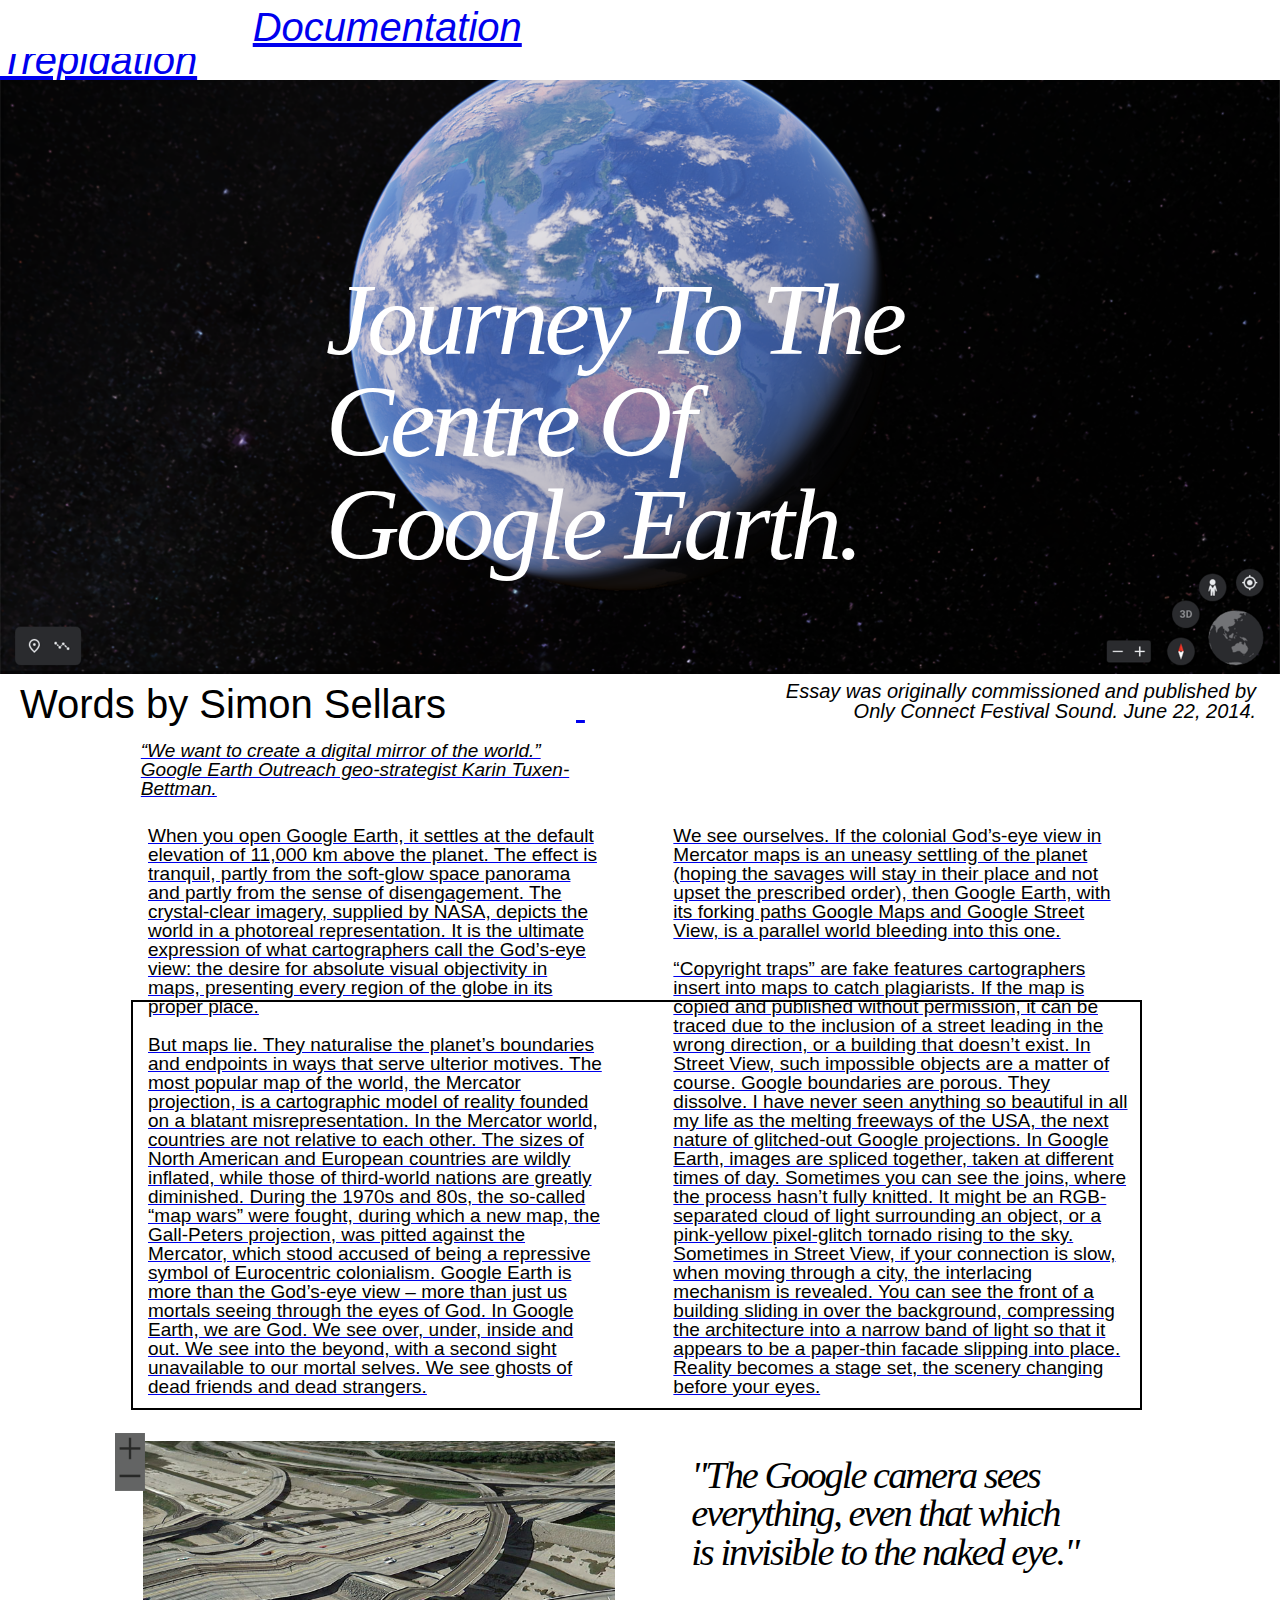
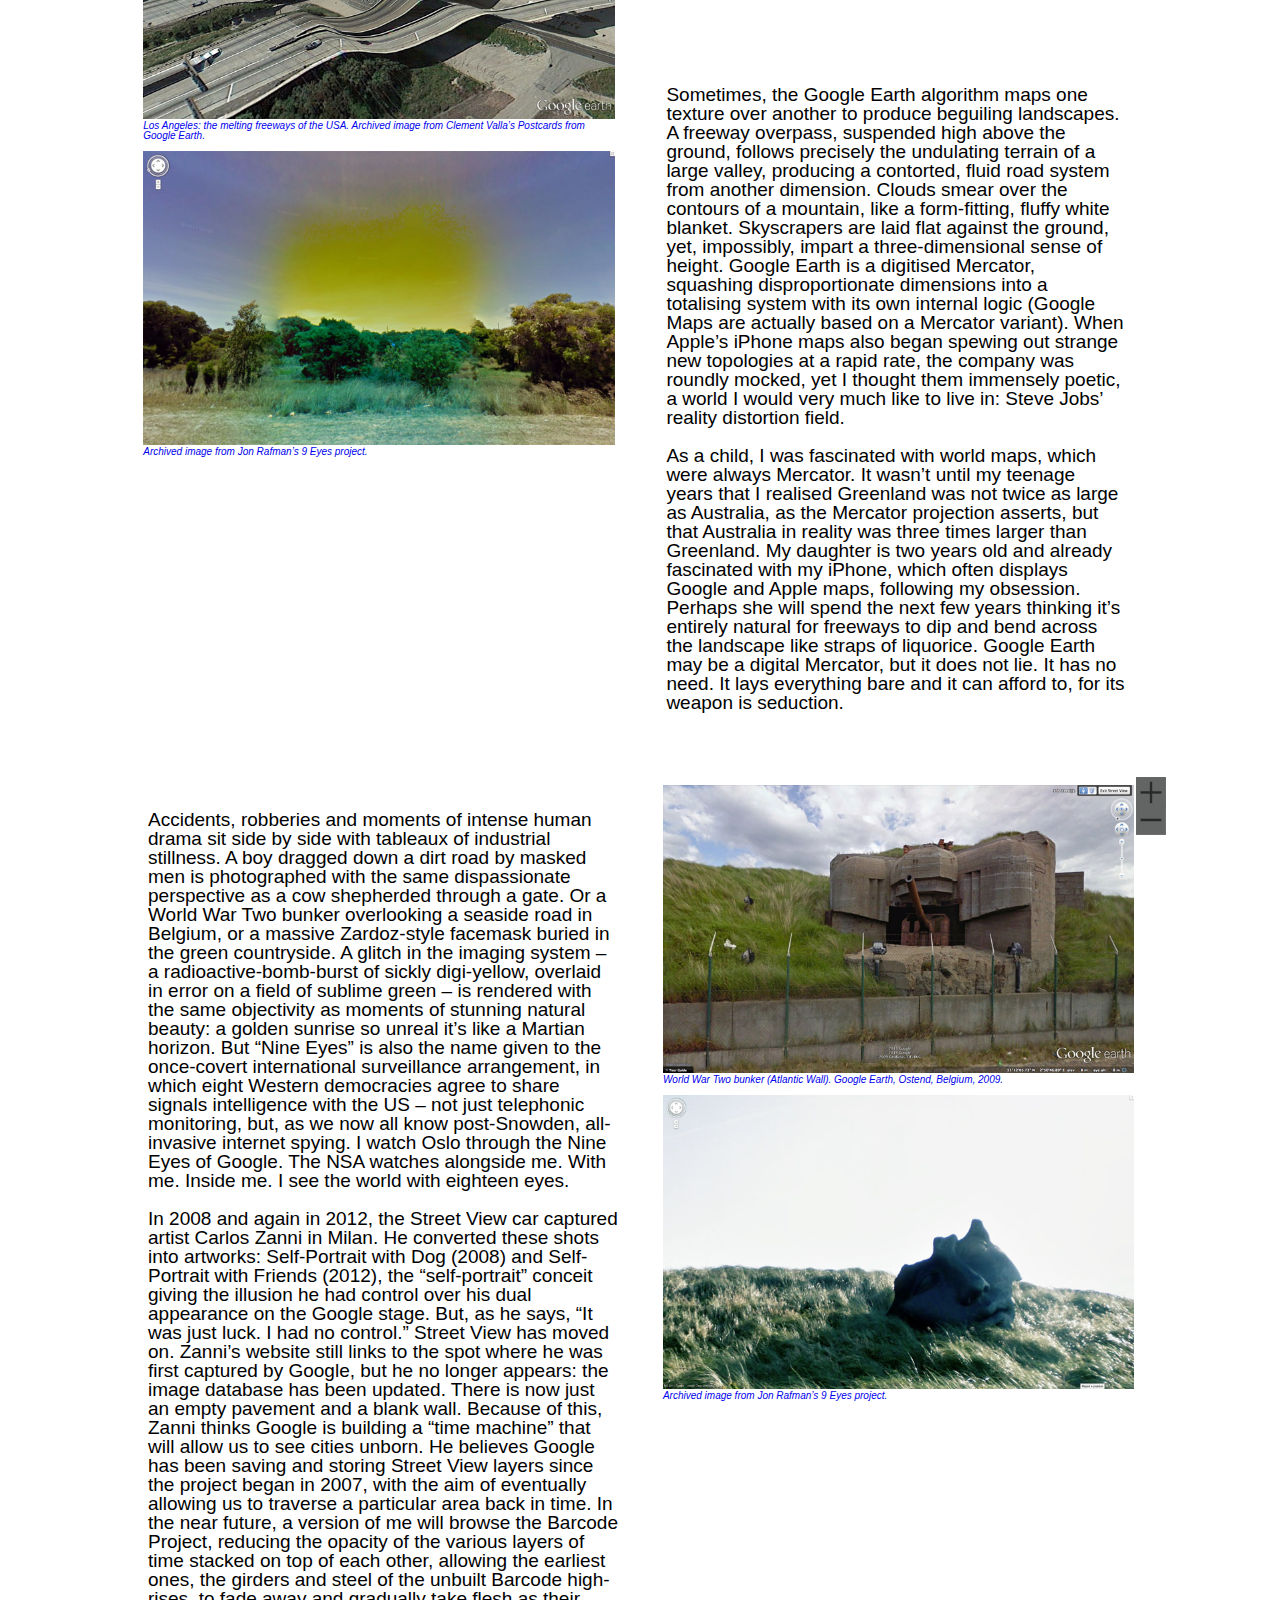
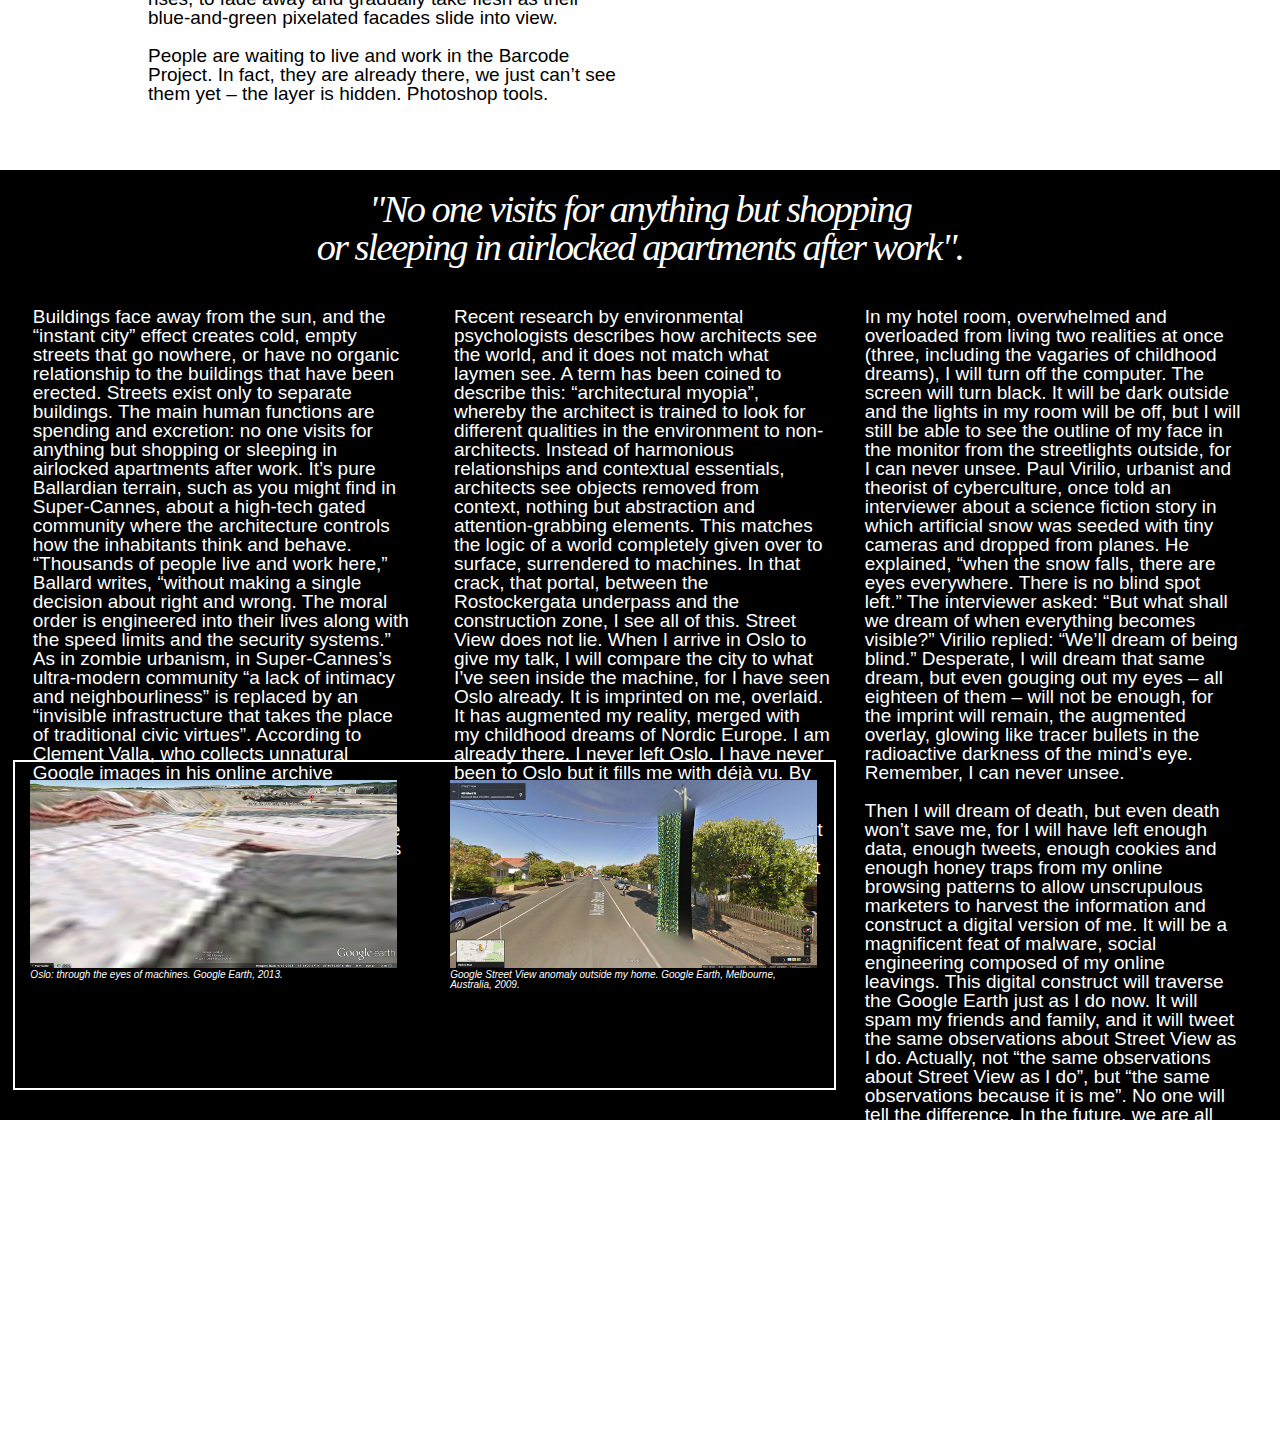
==== not-a-book/index.html @ dfec6dc5 "links fix" ====
<!DOCTYPE html>
<html>
  <head>
    <meta charset="UTF-8">
  	<meta name="viewport" content="width=device-width,initial-scale=1">
    <title>Boilerplate Starter kit v1.08</title>
    <link rel="stylesheet" href="assets/css/reset.css" type="text/css">
  	<link rel="stylesheet" href="assets/css/main.css" type="text/css">
  	<script src="assets/js/jquery-3.4.1.min.js"></script>
  	<script src="assets/js/main.js"></script>
  </head>
  <body>
    <!-- DO NOT REMOVE ABOVE -->
    <!-- start here -->

<!-- nav --> 

  <div class="nav">
    <div class="btn">
      <a href="http://angus-williams.github.io/not-a-book/index.html">Documentation </div>
  </div>
    <div class="btn">
      <a href="http://angus-williams.github.io/not-a-book/index_2.html">
      Symbiosis </div>
  </div>
    <div class="btn">
      <a href="http://angus-williams.github.io/not-a-book/index_3.html">
      Trepidation </div>
  </div>



<!-- title -->    

    <div class="title-container">
      <div><img src="assets/images/google-earth-2.png"></div>
        <div class="title-1">
          Journey To The <br> Centre Of <br> Google Earth.
        </div>
        <div class="corner-title">
          Google Earth, 2020.
        </div>
    </div>
    
    <div class="subtitle">
      Words by Simon Sellars
    </div>

    <div class="date">
    Essay was originally commissioned and published by <br> Only Connect Festival Sound. June 22, 2014.
    </div>

<!-- body -->

    <div class="border-trim-3"></div>

    <div class="quote">“We want to create a digital mirror of the world.” Google Earth Outreach geo-strategist Karin Tuxen-Bettman.</div>

  <div class="text-container-1">
    <div class="body-text-1">
      When you open Google Earth, it settles at the default elevation of 11,000 km above the planet. The effect is tranquil, partly from the soft-glow space panorama and partly from the sense of disengagement. The crystal-clear imagery, supplied by NASA, depicts the world in a photoreal representation. It is the ultimate expression of what cartographers call the God’s-eye view: the desire for absolute visual objectivity in maps, presenting every region of the globe in its proper place. <br> <br>
    
      But maps lie. They naturalise the planet’s boundaries and endpoints in ways that serve ulterior motives. The most popular map of the world, the Mercator projection, is a cartographic model of reality founded on a blatant misrepresentation. In the Mercator world, countries are not relative to each other. The sizes of North American and European countries are wildly inflated, while those of third-world nations are greatly diminished. During the 1970s and 80s, the so-called “map wars” were fought, during which a new map, the Gall-Peters projection, was pitted against the Mercator, which stood accused of being a repressive symbol of Eurocentric colonialism. Google Earth is more than the God’s-eye view – more than just us mortals seeing through the eyes of God. In Google Earth, we are God. We see over, under, inside and out. We see into the beyond, with a second sight unavailable to our mortal selves. We see ghosts of dead friends and dead strangers. 
    </div> 


    <div class="body-text-1a">
      We see ourselves. If the colonial God’s-eye view in Mercator maps is an uneasy settling of the planet (hoping the savages will stay in their place and not upset the prescribed order), then Google Earth, with its forking paths Google Maps and Google Street View, is a parallel world bleeding into this one. <br> <br>

      “Copyright traps” are fake features cartographers insert into maps to catch plagiarists. If the map is copied and published without permission, it can be traced due to the inclusion of a street leading in the wrong direction, or a building that doesn’t exist. In Street View, such impossible objects are a matter of course. Google boundaries are porous. They dissolve. I have never seen anything so beautiful in all my life as the melting freeways of the USA, the next nature of glitched-out Google projections. In Google Earth, images are spliced together, taken at different times of day. Sometimes you can see the joins, where the process hasn’t fully knitted. It might be an RGB-separated cloud of light surrounding an object, or a pink-yellow pixel-glitch tornado rising to the sky. Sometimes in Street View, if your connection is slow, when moving through a city, the interlacing mechanism is revealed. You can see the front of a building sliding in over the background, compressing the architecture into a narrow band of light so that it appears to be a paper-thin facade slipping into place. Reality becomes a stage set, the scenery changing before your eyes.
    </div>
  </div>

    <div class="image-container-1">
      <div class="zoom-in-1">
      <img src="assets/images/plus.png">
      </div>

      <div class="zoom-out-1">
      <img src="assets/images/minus.png">
      </div>

      <div class="paraheading-1">"The Google camera sees <br> everything, even that which <br> is invisible to the naked eye."</div>

      <div class="reference"><img src="assets/images/google-postcard.jpg"><br> Los Angeles: the melting freeways of the USA. Archived image from Clement Valla’s Postcards from Google Earth. </div>

      <div class="reference"><img src="assets/images/9-eyes.jpg"><br> Archived image from Jon Rafman’s 9 Eyes project.</div>
     </div>
    </div>

      <div class="body-text-2">
        Sometimes, the Google Earth algorithm maps one texture over another to produce beguiling landscapes. A freeway overpass, suspended high above the ground, follows precisely the undulating terrain of a large valley, producing a contorted, fluid road system from another dimension. Clouds smear over the contours of a mountain, like a form-fitting, fluffy white blanket. Skyscrapers are laid flat against the ground, yet, impossibly, impart a three-dimensional sense of height. Google Earth is a digitised Mercator, squashing disproportionate dimensions into a totalising system with its own internal logic (Google Maps are actually based on a Mercator variant). When Apple’s iPhone maps also began spewing out strange new topologies at a rapid rate, the company was roundly mocked, yet I thought them immensely poetic, a world I would very much like to live in: Steve Jobs’ reality distortion field. <br> <br>

      As a child, I was fascinated with world maps, which were always Mercator. It wasn’t until my teenage years that I realised Greenland was not twice as large as Australia, as the Mercator projection asserts, but that Australia in reality was three times larger than Greenland. My daughter is two years old and already fascinated with my iPhone, which often displays Google and Apple maps, following my obsession. Perhaps she will spend the next few years thinking it’s entirely natural for freeways to dip and bend across the landscape like straps of liquorice. Google Earth may be a digital Mercator, but it does not lie. It has no need. It lays everything bare and it can afford to, for its weapon is seduction. <br> <br>
  
      The Google camera sees everything, even that which is invisible to the naked eye. Recently, Luboš Motl, a Czech blogger, wrote about how he would feel an uncomfortable tingling in his buttocks, like many ants stinging him, when riding his bicycle under certain power lines. He noted that his bicycle seat has a hole in it, revealing exposed metal just a few centimetres away from his body. Combined with his sweat from the bike ride, he surmised that he must have been conducting an unusually high electrical field through his body generated by the power lines. He posted screen grabs from Street View that appeared to confirm this hypothesis. The images displayed bright cyan and pink clouds following the power lines under which he rode, presumably a revelation of the supercharged electromagnetic field that had infiltrated his being with such a baffling sensation. <br> <br>

      Unsurprisingly, Street View even sees ghosts. Inside this strange mechanism, I flick a switch and  zoom in to my childhood home, which I sold recently after my parents were taken ill. I look into our former backyard and see my father there. I try to get closer but I am repelled by the absolute limits of the zoom function. Dad’s face is duly blurred but he is walking purposefully. There is no sign of the broken hip that made him reliant on a walking frame, no sign of the rapidly advancing symptoms of dementia that now afflicts him. He is frozen in time-sickness. As I advance to the next frame, his pixels are squeezed through an interlaced crack in the algorithm. I am lost between worlds, like a louse trying to find a crack of daylight in a crumpled bed sheet. Everything passes through us now: electromagnetic waves; tweets bouncing from mobile phone towers through our bodies; images of our dead and dying loved ones. The machine teaches us how to remember. <br> <br>
    
      I float in space, watching the Earth from 11,000 km out, the God’s-eye view. Greenland, Iceland, Denmark, Norway, Sweden, Finland… pinpricks of light on the Google projection. They are all linked in my mind. Ever since I was a child, I’ve always wanted to visit Northern Europe. There is something about the landscape that inspires great wonder in me. Perhaps it was that childhood perception of Greenland as this enormous, mythical landmass, even bigger than Australia, almost completely filled with ice and snow. Now, I have the chance. My first stop is Norway. I patch into the console and spiral down into the ground, into Oslo’s Bjørvika district and the Barcode Project, the controversial high-rise redevelopment in a former docklands area. <br> <br>

      I have a Norwegian friend, and she tells me the Barcode Project represents a city in a permanent state of near future, convenience hardwired into its new building projects at the expense of conservation; a new-rich decadence. The Barcode is a Ballardian development, she suggests, reminiscent of the worlds of J.G. Ballard, especially his novels Cocaine Nights and Super-Cannes, which document urban decadence hidden behind sleek architecture, powered by a deviant human psychology mutated by technological systems. Soon I will be in Oslo in real time, in the real world, to give a talk on Ballard, surveillance culture and cinema. Then, I will be able to test my contact’s hypothesis for myself, but for now all I have to see with are my Nine Eyes. <br> <br>

      Street View cars take panoramic images of streets around the world, which, when stitched together, provide the software’s immersive digital landscape. The cars have nine camera lenses affixed to a pole on the car’s roof: the “Nine Eyes of Google Street View”, a term coined by artist Jon Rafman. This allows the Google perspective to be truly wraparound: over, under, inside, out. Nothing escapes this 360-degree gaze. Not a startled deer running down a highway. Not a boy in full clown costume performing a hold-up. Not a grieving woman kneeling by the side of an overturned car. Not a girl sitting in the middle of a road, her possessions strewn around her. All are past or present images frozen in Street View; some remain, some now erased.
    </div>

  <div class="image-container-2">
      <div class="zoom-in-2">
      <img src="assets/images/plus.png">
      </div>

      <div class="zoom-out-2">
      <img src="assets/images/minus.png">
      </div>

      <div class="reference"><img src="assets/images/bunker-366-Zeedijk.jpg"><br> World War Two bunker (Atlantic Wall). Google Earth, Ostend, Belgium, 2009. </div>

      <div class="reference"><img src="assets/images/Zardoz.jpg"><br> Archived image from Jon Rafman’s 9 Eyes project.</div>
     </div>

    <div class="body-text-3">
     Accidents, robberies and moments of intense human drama sit side by side with tableaux of industrial stillness. A boy dragged down a dirt road by masked men is photographed with the same dispassionate perspective as a cow shepherded through a gate. Or a World War Two bunker overlooking a seaside road in Belgium, or a massive Zardoz-style facemask buried in the green countryside. A glitch in the imaging system – a radioactive-bomb-burst of sickly digi-yellow, overlaid in error on a field of sublime green – is rendered with the same objectivity as moments of stunning natural beauty: a golden sunrise so unreal it’s like a Martian horizon. But “Nine Eyes” is also the name given to the once-covert international surveillance arrangement, in which eight Western democracies agree to share signals intelligence with the US – not just telephonic monitoring, but, as we now all know post-Snowden, all-invasive internet spying. I watch Oslo through the Nine Eyes of Google. The NSA watches alongside me. With me. Inside me. I see the world with eighteen eyes. <br> <br>

    In 2008 and again in 2012, the Street View car captured artist Carlos Zanni in Milan. He converted these shots into artworks: Self-Portrait with Dog (2008) and Self-Portrait with Friends (2012), the “self-portrait” conceit giving the illusion he had control over his dual appearance on the Google stage. But, as he says, “It was just luck. I had no control.” Street View has moved on. Zanni’s website still links to the spot where he was first captured by Google, but he no longer appears: the image database has been updated. There is now just an empty pavement and a blank wall. Because of this, Zanni thinks Google is building a “time machine” that will allow us to see cities unborn. He believes Google has been saving and storing Street View layers since the project began in 2007, with the aim of eventually allowing us to traverse a particular area back in time. In the near future, a version of me will browse the Barcode Project, reducing the opacity of the various layers of time stacked on top of each other, allowing the earliest ones, the girders and steel of the unbuilt Barcode high-rises, to fade away and gradually take flesh as their blue-and-green pixelated facades slide into view. <br> <br>

    People are waiting to live and work in the Barcode Project. In fact, they are already there, we just can’t see them yet – the layer is hidden. Photoshop tools. Deselect the eye symbol. I can’t see the layer anymore. I can’t clone the layer. I feel disorientated. Something’s not right. I can see the joins. They don’t match. There is no synergy, no match between the old and new. I can’t gauge it. The scale is wrong. I try to get closer to two women walking past the Barcode construction zone but they literally disappear before my eyes the closer I get. The connection is lost. I am two frames into the future, and there are no people in the Barcode Project. Only strange shapes and weird colours. <br> <br>

    I’m inside this bizarre machine again, and I turn around. I let it turn me around, and I see a low-slung underpass, an isosceles triangle of light next to Rostockergata, the main street lining the construction zone. In this crack between worlds, I see layers of history, discarded and forgotten. Reams of graffiti, old soup cans, a smashed TV set, a disfigured bicycle, torn paper, mattresses. I see two young men, one bearded, the other wearing a hoodie, immersed in conversation, squatting behind a pile of rubble. I must look closely to see them, zooming in at the maximum. None of this exists now in reality, not in these coordinates; the images are datestamped “2009”. When I first tried to find information on the Barcode Project, I Googled “Rostockergata”. The first result was an entry on Wiki Maps: “This place was deleted. It will be removed from all search engines in a few weeks.” It is an appropriate requiem. I found a Norwegian blog that mourned the loss of Rostockergata’s old waterfront character, paved over by the shiny new Barcode reality. In the comments, a reader wrote: “Rostockergata forsvinner ikke! Den skal reetableres mellom Dnbnor byggene i Barcoderekken.” Using (what else?) Google Translate, I understood this to mean: “Rostockergata can live: just relocate it in the sliver of space between the Barcode buildings.’ There, it will be resurrected as an historical simulacrum, flat and substanceless. <br> <br>

    In the construction zone, on the green-and-blue facade of the PricewaterhouseCoopers building, I see fake perspective tricks worked into the building’s skin. This type of game is always a con, a way for architects to ignore the lived experience of a city by focusing attention on the bling of a building. Pure illusion. It does not reflect reality, only itself, like two mirrors distorting each other into infinity. In Melbourne, where I live, there is a similar development, the Docklands Precinct (or “Shocklands”, as I prefer it). Like the Barcode Project, it’s a redeveloped industrial waterfront area in the city centre. Like Barcode, its buildings are designed so close to each other they create narrow passages between them. Urbanists call such spaces SLOAP: Spaces Left Over After Planning. The Shocklands are hostile to urban life and human scale. The SLOAP there forms hyperactive wind tunnels that repel all street-level activity through constant wind motion and noise. Instead of designing sites for public interaction from the start, the SLOAP is what we get, and the architects can always claim: “There is your public space.” <br> <br>

    When work started on the Barcode Project, the remains of nine wrecked ships were discovered, dating from the early 16th century. No trace of this history remains in the new buildings, except that tangentially aquatic blue-and-green palette. In the Shocklands, the old maritime culture is reduced to the shape of a row of high-rises designed to look like the prows of ships, or abridged with fibreglass anchors, rope and sailor caps decorating the shells of plastic cafes and restaurants. These establishments are named to provide the final touches to a copy of an original that never existed: Capn’s Cafe; Steam Packet Restaurant; Mariners Tavern. This is the ultimate expression of the terminal logic suggested by the Rostockergata blog. Let’s call it “zombie urbanism”: what happens when an area of urban life is killed off then reanimated under external control (following the old-style zombie trope, whereby the dead are woken from the grave and controlled by witch doctors). What made the area vibrant in the past is sucked out and re-injected into a distortion of its former self. The old way of life is remaindered. The old buildings that could be salvaged are completely gutted, surviving in traces as a grotesquery.
    </div>
  </div>

<!-- bottom body --> 

     <div class="border">

      <div class="paraheading-2">
         "No one visits for anything but shopping <br> or sleeping in airlocked apartments after work".
      </div>

      <div class="border-trim-4"></div>

       <div class="body-text-4a">
         Buildings face away from the sun, and the “instant city” effect creates cold, empty streets that go nowhere, or have no organic relationship to the buildings that have been erected. Streets exist only to separate buildings. The main human functions are spending and excretion: no one visits for anything but shopping or sleeping in airlocked apartments after work. It’s pure Ballardian terrain, such as you might find in Super-Cannes, about a high-tech gated community where the architecture controls how the inhabitants think and behave. “Thousands of people live and work here,” Ballard writes, “without making a single decision about right and wrong. The moral order is engineered into their lives along with the speed limits and the security systems.” As in zombie urbanism, in Super-Cannes’s ultra-modern community “a lack of intimacy and neighbourliness” is replaced by an “invisible infrastructure that takes the place of traditional civic virtues”. According to Clement Valla, who collects unnatural Google images in his online archive Postcards from Google Earth, the glitches causing the landscapes he finds (such as the aforementioned bendable freeways) are not errors but logical to the system, which is only doing what it has been programmed to do: ceaselessly recombine dynamic data to provide seamless illusions of continuity. So, too, are the effects of zombie urbanism. 
       </div>

       <div class="body-text-4b">
        Recent research by environmental psychologists describes how architects see the world, and it does not match what laymen see. A term has been coined to describe this: “architectural myopia”, whereby the architect is trained to look for different qualities in the environment to non-architects. Instead of harmonious relationships and contextual essentials, architects see objects removed from context, nothing but abstraction and attention-grabbing elements. This matches the logic of a world completely given over to surface, surrendered to machines. In that crack, that portal, between the Rostockergata underpass and the construction zone, I see all of this. Street View does not lie. When I arrive in Oslo to give my talk, I will compare the city to what I’ve seen inside the machine, for I have seen Oslo already. It is imprinted on me, overlaid. It has augmented my reality, merged with my childhood dreams of Nordic Europe. I am already there. I never left Oslo. I have never been to Oslo but it fills me with déjà vu. By the time of my arrival, the Barcode Project will have advanced further, bearing little relationship to the under-construction Street View images of it I’ve come to know. My projections and prejudices will be sorely out of date. I will have to reassess the Project once again. 
       </div>

       <div class="body-text-4c">
        In my hotel room, overwhelmed and overloaded from living two realities at once (three, including the vagaries of childhood dreams), I will turn off the computer. The screen will turn black. It will be dark outside and the lights in my room will be off, but I will still be able to see the outline of my face in the monitor from the streetlights outside, for I can never unsee. Paul Virilio, urbanist and theorist of cyberculture, once told an interviewer about a science fiction story in which artificial snow was seeded with tiny cameras and dropped from planes. He explained, “when the snow falls, there are eyes everywhere. There is no blind spot left.” The interviewer asked: “But what shall we dream of when everything becomes visible?” Virilio replied: “We’ll dream of being blind.” Desperate, I will dream that same dream, but even gouging out my eyes – all eighteen of them – will not be enough, for the imprint will remain, the augmented overlay, glowing like tracer bullets in the radioactive darkness of the mind’s eye. Remember, I can never unsee. <br> <br>

        Then I will dream of death, but even death won’t save me, for I will have left enough data, enough tweets, enough cookies and enough honey traps from my online browsing patterns to allow unscrupulous marketers to harvest the information and construct a digital version of me. It will be a magnificent feat of malware, social engineering composed of my online leavings. This digital construct will traverse the Google Earth just as I do now. It will spam my friends and family, and it will tweet the same observations about Street View as I do. Actually, not “the same observations about Street View as I do”, but “the same observations because it is me”. No one will tell the difference. In the future, we are all sentient spambots. <br> <br>

        My digital doppelganger will see me in Google Earth, reflected in the hubcap of the Street View car. It will see me reflected in the illusory facade of the PricewaterhouseCoopers building, watching myself watching the Barcode Project. It will see me in the machine, which has taught me how to remember a past I never had and a future I will never see. 
        <br> <br>  

        The machine will teach my doppelganger how to live, at the same time as it teaches me how to die. No one will tell the difference.
       </div>

      <div class="image-container-3a">
        <div class="reference"><img src="assets/images/Oslo.jpg"><br> Oslo: through the eyes of machines. Google Earth, 2013. </div>
      </div>

      <div class="image-container-3b">
        <div class="reference"><img src="assets/images/albert-st-glitch.jpg"><br> Google Street View anomaly outside my home. Google Earth, Melbourne, Australia, 2009. </div>
       </div>
    </div>


    <!-- DO NOT REMOVE BELOW -->
    <!-- end here -->
  </body>
</html>
---- not-a-book/assets/css/main.css ----
/*<!------------------------ shared css ------------------------>*/


body {
	font-family: Helvetica,Arial,sans-serif;
	font-size: 32px;
  margin: 0px; 
  max-width: 100%;
  max-height: 2000px;
}

img {
  width: 100%;
  height: auto;
}

.nav {
  width: 100%;
  background-color: white;
  height: 6vh;
  text-align: justify;
  display: inline-flex;
  justify-content: space-around;
  align-items: center;
  position: fixed;
  z-index: 1;
}

.btn {
  font-family: helvetica;
  font-style: italic;
  font-size: 40px;
}

.btn:hover {
  text-decoration: underline;
  cursor:pointer;
}

.title-container {
  max-width: 1900px;
  height: auto;
}

.subtitle {
  font-family: helvetica;
  font-size: 40px;
  color: black;
  padding: 5px;
  padding-left: 20px;
  text-align: left;
  display: inline-block;
  width: 45%;
}

.date {
  font-family: helvetica;
  font-style: italic;
  font-size: 20px;
  color: black;
  padding-right: 20px;
  text-align: right;
  display: inline-block;
  width: 54%;
}

.reference {
  font-size: 10px;
  font-family: helvetica;
  font-style: italic;
  display: block;
  max-width: 37.6vw;
  padding: 5px;
}

.corner-title {
  font-family: helvetica;
  font-style: italic;
  font-size: 1vw;
  color: white;
  letter-spacing: 0px;
  text-align: left;
  position: absolute;
  top: 90%;
  left: 1%;
  align-items: top;
}


/*<!------------------------ page 1 css ------------------------> */



.title-1 {
  font-family: minion;
  font-style: italic;
  font-size: 8vw;
  color: white;
  letter-spacing: -4px;
  text-align: left;
  position: absolute;
  top: 47%;
  left: 48%;
  align-items: top;
  transform: translate(-50%, -50%);
}

.title-1:hover {
  text-decoration: underline;
}

.border-trim-3 {
  position: absolute;
  top: 1000px;
  width: 79%;
  height: 410px;
  left: 10.2%;
  border: solid 2px black;
}

.border-trim-4 {
  position: absolute;
  top: 590px;
  width: 64.3%;
  height: 330px;
  left: 1%;
  border: solid 2px white;
}

.zoom-in-1 {
  width: 30px;
  position: absolute;
  left: 9%;
  top: 2.6%;
}

.zoom-in-1:hover {
  cursor: pointer;
}

.zoom-out-1 {
  width: 30px;
  position: absolute;
  left: 9%;
  top: 6.8%;
}

.zoom-out-1:hover {
  cursor: pointer;
}

.zoom-in-2 {
  width: 30px;
  position: absolute;
  right: 8.9%;
  top: 2.6%;
}

.zoom-out-2 {
  width: 30px;
  position: absolute;
  right: 8.9%;
  top: 6.8%;
}

.blur {
  opacity: 1;
}

.blur.active {
  opacity: 0;
}

.paraheading-1 {
  font-family: minion;
  font-style: italic;
  font-size: 3vw;
  color: black;
  letter-spacing: -2px;
  text-align: left;
  position: absolute;
  top: 40px;
  left: 54%;
}

.paraheading-2 {
  font-family: minion;
  font-style: italic;
  font-size: 3vw;
  color: white;
  letter-spacing: -2px;
  text-align: center;
  position: relative;
  padding: 20px;
  left: 0%;
}

.text-container-1 {
  display: flex;
  flex-wrap:wrap;
  height: auto;
  align-items: top;
  position: relative;
  padding-left: 10vw;
  width: 100%;
}

.quote {
  font-family: helvetica;
  padding-top: 20px;
  font-size: 19px;
  color: black;
  position: relative;
  font-style: italic;
  display: flex;
  padding-left: 11%;
  top: -8px; 
  width: 45%;
}

.body-text-1 {
  font-family: helvetica;
  font-size: 19px;
  color: black;
  padding: 20px; 
  text-align: left;
  display: inline-flex;
  position: relative;
  width: 43%;
}

.body-text-1a {
  font-family: helvetica;
  font-size: 19px;
  color: black;
  padding: 20px; 
  text-align: left;
  display: inline-flex;
  position: relative;
  left: 30px;
  width: 43%;
}

.body-text-2 {
  font-family: helvetica;
  font-size: 19px;
  color: black;
  padding: 20px; 
  text-align: left;
  display: inline-flex;
  position: absolute;
  top: 1665px;
  left: 50.5%;
  width: 39%;
  overflow: auto;
  max-height: 665px;
  margin: 0;
}

.body-text-3 {
  font-family: helvetica;
  font-size: 19px;
  color: black;
  padding: 20px; 
  text-align: left;
  display: inline-flex;
  position: absolute;
  top: 2390px;
  left: 10%;
  width: 40%;
  overflow: auto;
  max-height: 915px;
  margin: 0;
}

.body-text-4a {
  font-family: helvetica;
  font-size: 19px;
  color: white;
  padding: 20px; 
  text-align: left;
  left: 1%;
  display: inline-flex;
  position: absolute;
  width: 32.5%;
}

.body-text-4b {
  font-family: helvetica;
  font-size: 19px;
  color: white;
  padding: 20px; 
  text-align: left;
  display: inline-flex;
  position: absolute;
  left: 33.9%;
  width: 32.5%;
}

.body-text-4c {
  font-family: helvetica;
  font-size: 19px;
  color: white;
  padding: 20px; 
  text-align: left;
  display: inline-flex;
  position: absolute;
  left: 66%;
  width: 32.5%;
}

.column-break {
  display: inline-flex;
  width: 15%;
  height: 20px;
}

.image-container-1 {
  display: block;
  padding: 20px;
  padding-left: 10.8%;
  height: auto;
  width: 100%;
  align-items: center;
  margin: 0;
  position: absolute;
}

.image-container-2 {
  display: block;
  padding: 20px;
  padding-left: 51.4%;
  height: auto;
  width:100%;
  position: absolute;
  top: 2360px;
  align-items: center;
  margin: 0;
}

.image-container-3a {
  padding: 10px;
  position: absolute;
  height: auto;
  top: 595px;
  max-width: 31%;
  margin: 0;
  left: 1.2%;
}

.image-container-3b {
  padding: 10px;
  height: auto;
  position: absolute;
  top: 595px;
  left: 34%;
  max-width: 31%;
  margin: 0;
}

.border {
  background-color: black;
  color: white;
  height: 950px;
  align-items: center;
  position: absolute;
  top: 3370px;
  width: 100%;
  margin: 0;
}



/*<!------------------------ page 2 css ------------------------>*/


.title-2 {
  font-family: minion;
  font-style: italic;
  font-size: 8vw;
  color: white;
  letter-spacing: -4px;
  text-align: left;
  position: absolute;
  top: 47%;
  left: 54.5%;
  align-items: top;
  transform: translate(-50%, -50%);
}

.title-2:hover {
  text-decoration: underline;
}

.border-trim-5 {
  position: absolute;
  top: 942px;
  width: 97.8%;
  height: 705px;
  left: 1%;
  border: solid 2px black;
}

.border-trim-6 {
  position: absolute;
  top: 165px;
  width: 38.5%;
  height: 345px;
  left: 10%;
  border: solid 2px white;
}

.body-text-7a {
  font-family: helvetica;
  font-size: 19px;
  color: black;
  padding: 20px; 
  text-align: left;
  display: inline-flex;
  position: absolute;
  top: 1250px;
  left: 1%;
  width: 33%;
}

.body-text-8 {
  font-family: helvetica;
  font-size: 19px;
  color: white;
  padding: 20px;
  left: 10%; 
  text-align: left;
  display: inline-flex;
  position: relative;
  width: 39%;
}

.body-text-8a {
  font-family: helvetica;
  font-size: 19px;
  color: white;
  padding: 20px; 
  text-align: left;
  display: inline-flex;
  position: absolute;
  left: 10%;
  top: 500px;
  width: 39%;
}

.body-text-8b {
  font-family: helvetica;
  font-size: 19px;
  color: white;
  padding: 20px;
  left: 10%; 
  text-align: left;
  display: inline-flex;
  position: relative;
  width: 39%;
}

.image-container-6 {
  padding: 20px;
  height: auto;
  width: 65%;
  align-items: center;
  top: 935px;
  left: 34%;
  margin: 0;
  position: absolute;
}

.image-container-7 {
  padding: 20px;
  height: auto;
  width: 100%;
  align-items: center;
  top: 175px;
  width: 37.5%;
  left: 10.5%;
  margin: 0;
  position: absolute;
  font-size: 10px;
  font-family: helvetica;
  font-style: italic;
  padding: 5px;
}

.paraheading-10 {
  font-family: minion;
  font-style: italic;
  font-size: 3vw;
  color: black;
  position: absolute;
  left: 3%;
  top: 990px;
  width: 32%;
}

.paraheading-11 {
  font-family: minion;
  font-style: italic;
  font-size: 3vw;
  color: white;
  text-align: center;
  position: absolute;
  left: 15%;
  top: 740px;
  width: 66%;
}

.border-3 {
  background-color: black;
  color: white;
  height: 920px;
  align-items: center;
  position: absolute;
  top: 1665px;
  width: 100%;
  margin: 0;
}




/*<!------------------------ page 3 css ------------------------>*/



.title-3 {
  font-family: minion;
  font-style: italic;
  font-size: 8vw;
  color: white;
  letter-spacing: -4px;
  text-align: left;
  position: absolute;
  top: 47%;
  left: 53%;
  align-items: top;
  transform: translate(-50%, -50%);
}

.title-3:hover {
  text-decoration: underline;
}

.title-4 {
  font-family: minion;
  font-style: italic;
  font-size: 8vw;
  color: white;
  letter-spacing: -4px;
  text-align: left;
  position: absolute;
  width: 80%;
  top: 45%;
  left: 58%;
  align-items: top;
  transform: translate(-50%, -50%);
}

.border-trim-1 {
  position: absolute;
  top: 160px;
  width: 79.5%;
  height: 469px;
  left: 10%;
  border: solid 2px white;
}

.border-trim-2 {
  position: absolute;
  top: 1570px;
  width: 79.5%;
  height: 500px;
  left: 10%;
  border: solid 2px black;
}

.corner-title-2 {
  font-family: helvetica;
  font-style: italic;
  font-size: 1vw;
  color: white;
  letter-spacing: 0px;
  text-align: left;
  position: absolute;
  top: 94%;
  left: 1%;
  align-items: top;
}

.quote-2 {
  font-family: helvetica;
  padding-top: 20px;
  font-size: 19px;
  color: white;
  position: relative;
  font-style: italic;
  display: block;
  padding-left: 11%; 
  width: 45%;
}

.border-2 {
  background-color: black;
  color: white;
  height: 655px;
  align-items: center;
  position: absolute;
  top: 940px;
  width: 100%;
  margin: 0;
}

.paraheading-3 {
  font-family: minion;
  font-style: italic;
  font-size: 3vw;
  color: white;
  letter-spacing: -2px;
  text-align: center;
  position: relative;
  padding: 20px;
  left: 0%;
}

.body-text-5 {
  font-family: helvetica;
  font-size: 19px;
  color: white;
  padding: 20px;
  left: 10%; 
  text-align: left;
  display: inline-flex;
  position: relative;
  width: 39%;
}

.body-text-5a {
  font-family: helvetica;
  font-size: 19px;
  color: white;
  padding: 20px; 
  text-align: left;
  display: inline-flex;
  position: relative;
  left: 11%;
  bottom: 115px;
  width: 39%;
}

.body-text-6a {
  font-family: helvetica;
  font-size: 19px;
  color: black;
  padding: 20px; 
  text-align: left;
  display: inline-flex;
  position: relative;
  left: 10%;
  top: 840px;
  width: 39%;
  padding-bottom: 50px;
}

.body-text-6b {
  font-family: helvetica;
  font-size: 19px;
  color: black;
  padding: 20px; 
  text-align: left;
  display: inline-flex;
  position: relative;
  left: 11%;
  top: 840px;
  width: 39%;
  padding-bottom: 50px;
}

.image-container-4 {
  font-family: minion;
  font-style: italic;
  font-size: 8vw;
  color: white;
  width: 100.2%;
  letter-spacing: -4px;
  text-align: left;
  position: absolute;
  top: 1110px;
  left: 49.9%;
  align-items: top;
  transform: translate(-50%, -50%);
}

.image-container-5 {
  padding: 20px;
  height: auto;
  width: 100%;
  align-items: center;
  top: 1710px;
  width: 37.5%;
  left: 10.5%;
  margin: 0;
  position: absolute;
  font-size: 10px;
  font-family: helvetica;
  font-style: italic;
  padding: 5px;
}

.reference-2 {
  font-size: 10px;
  font-family: helvetica;
  font-style: italic;
  display: block;
  padding: 5px;
  color: black;
}
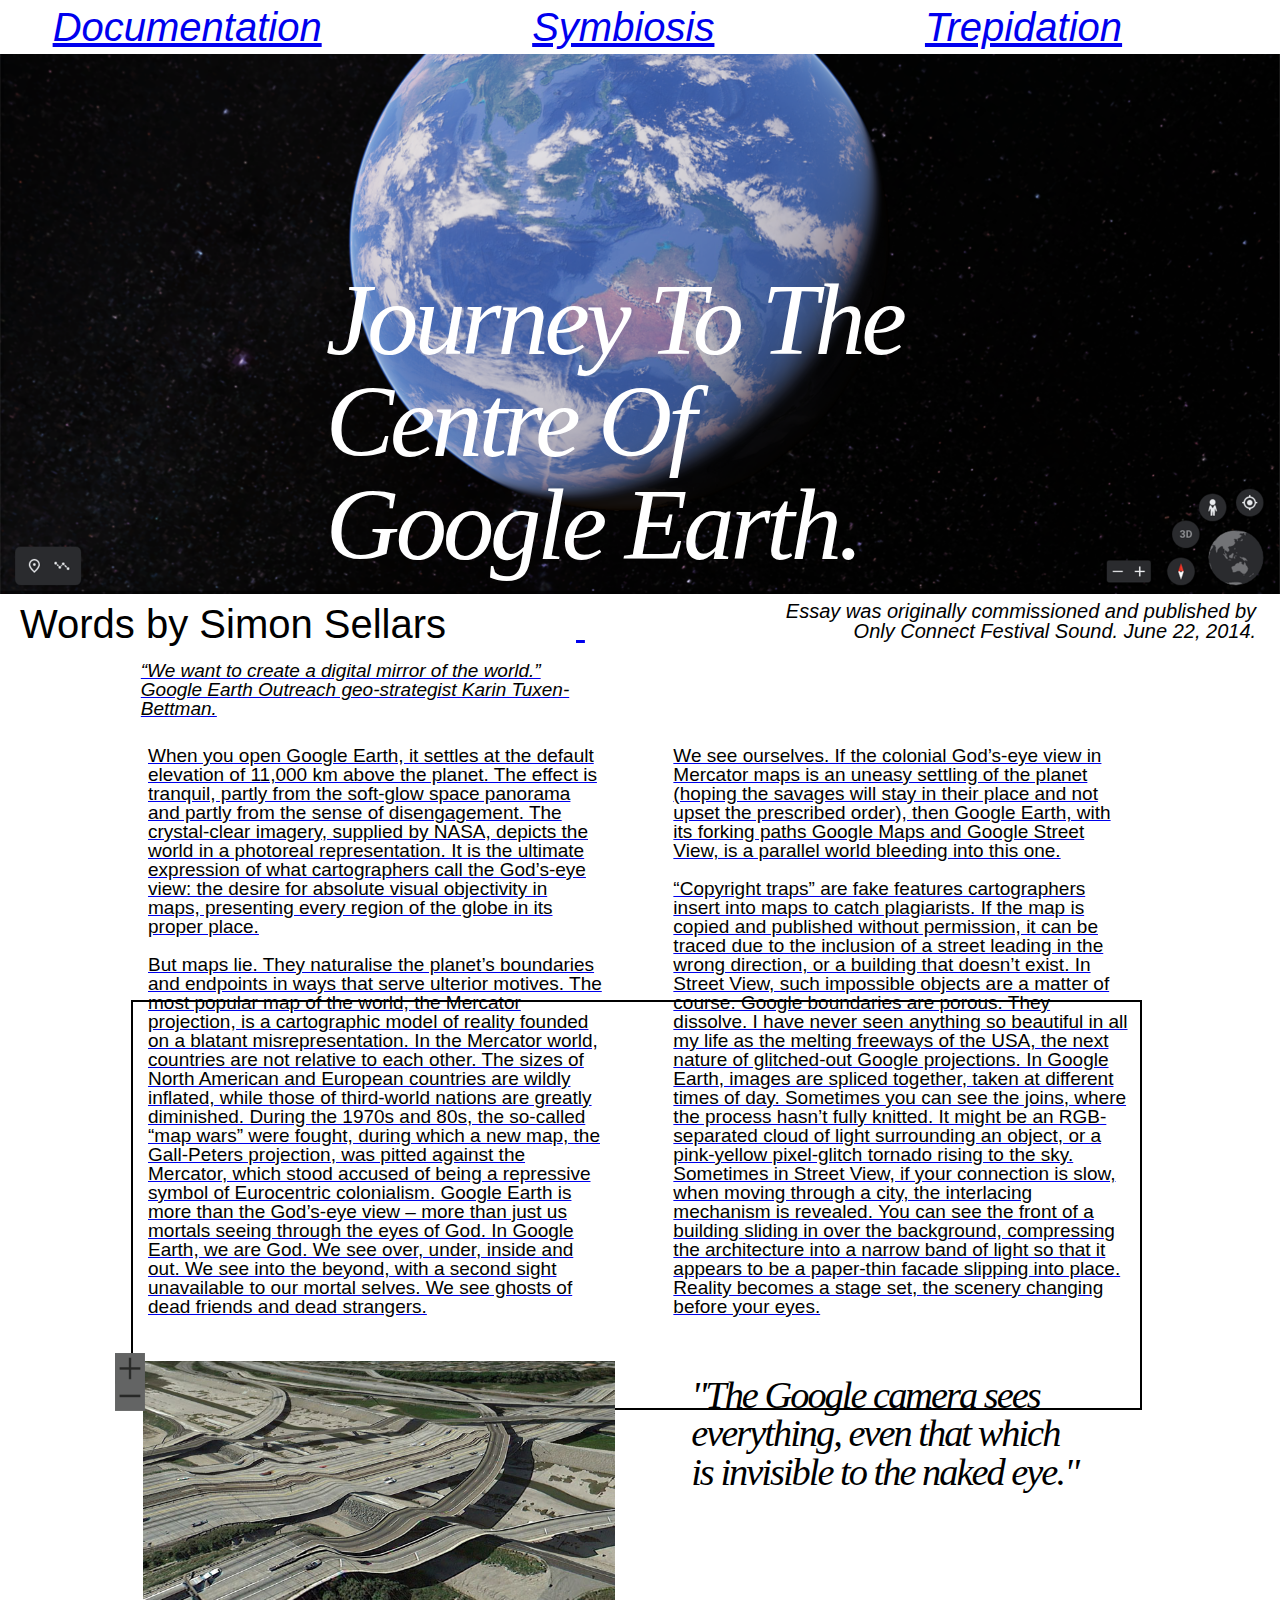
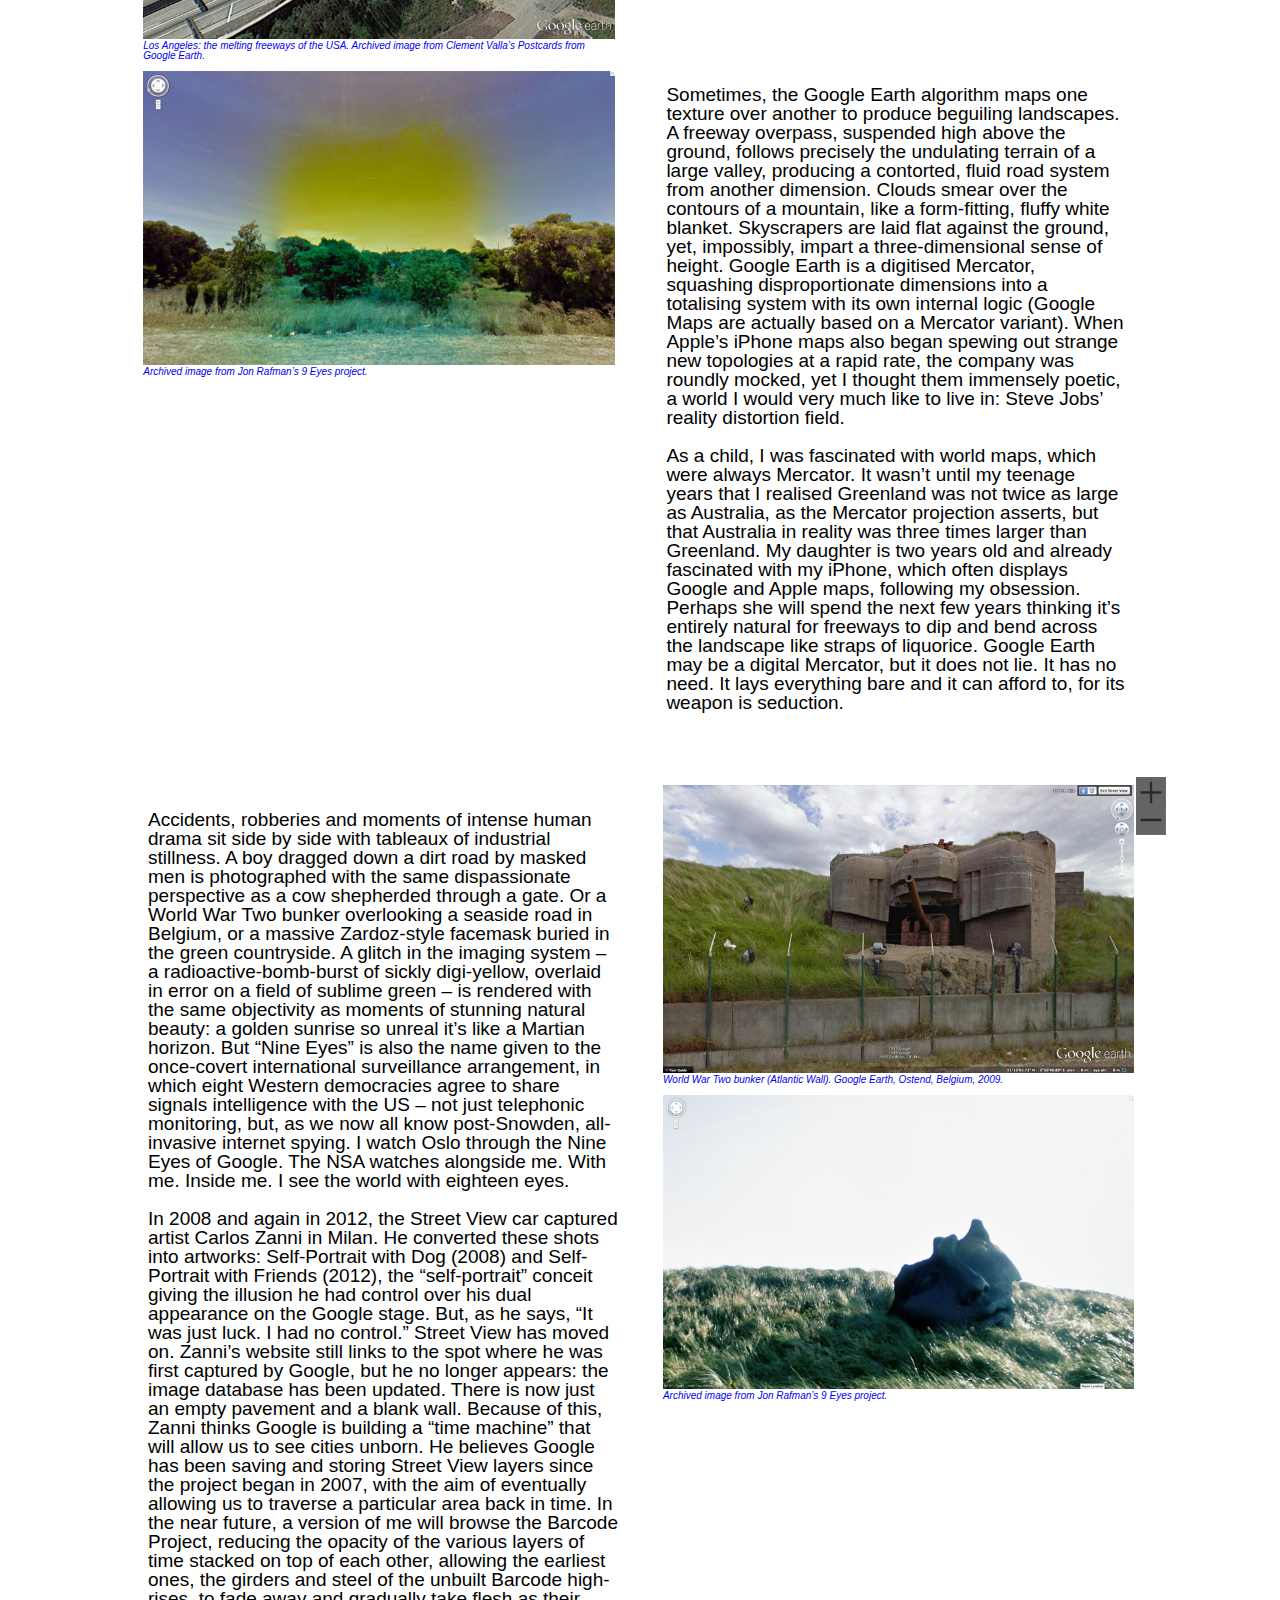
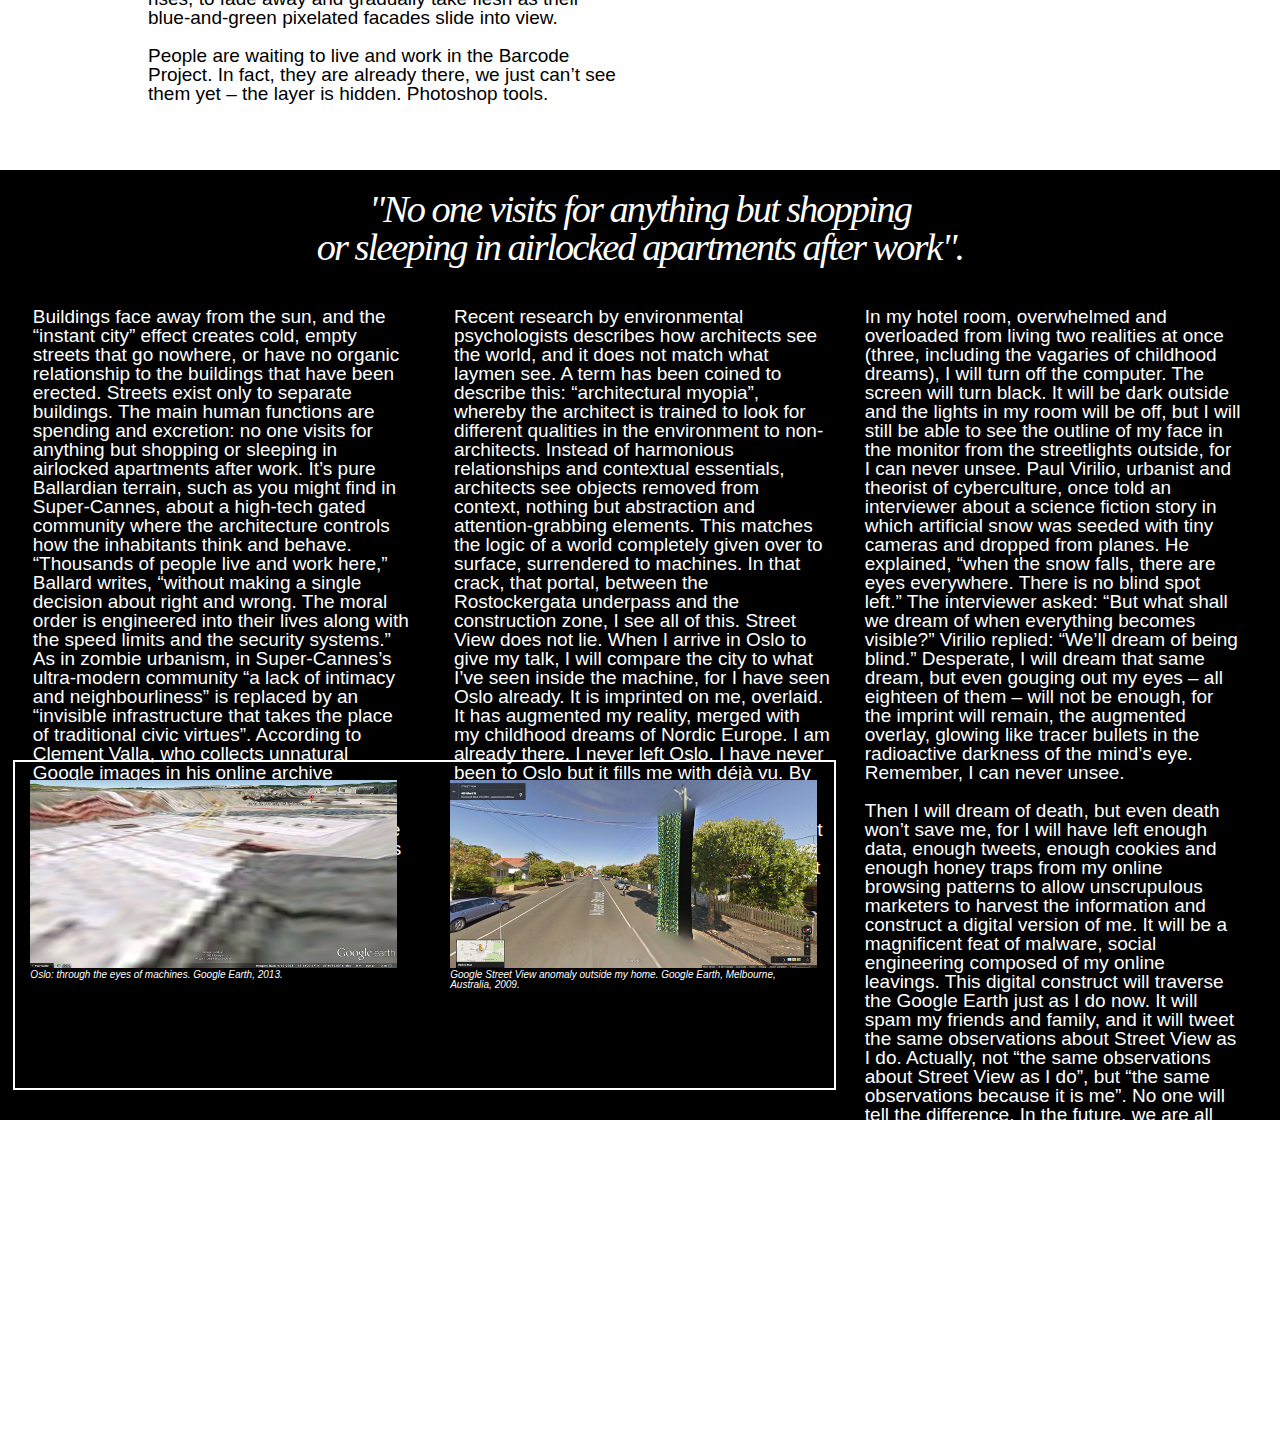
==== commit cf606460: "links fix 2......" ====
--- a/not-a-book/index.html
+++ b/not-a-book/index.html
@@ -18,16 +18,15 @@
   <div class="nav">
     <div class="btn">
       <a href="http://angus-williams.github.io/not-a-book/index.html">Documentation </div>
-  </div>
+
     <div class="btn">
       <a href="http://angus-williams.github.io/not-a-book/index_2.html">
       Symbiosis </div>
-  </div>
+
     <div class="btn">
       <a href="http://angus-williams.github.io/not-a-book/index_3.html">
       Trepidation </div>
   </div>
-
 
 
 <!-- title -->    
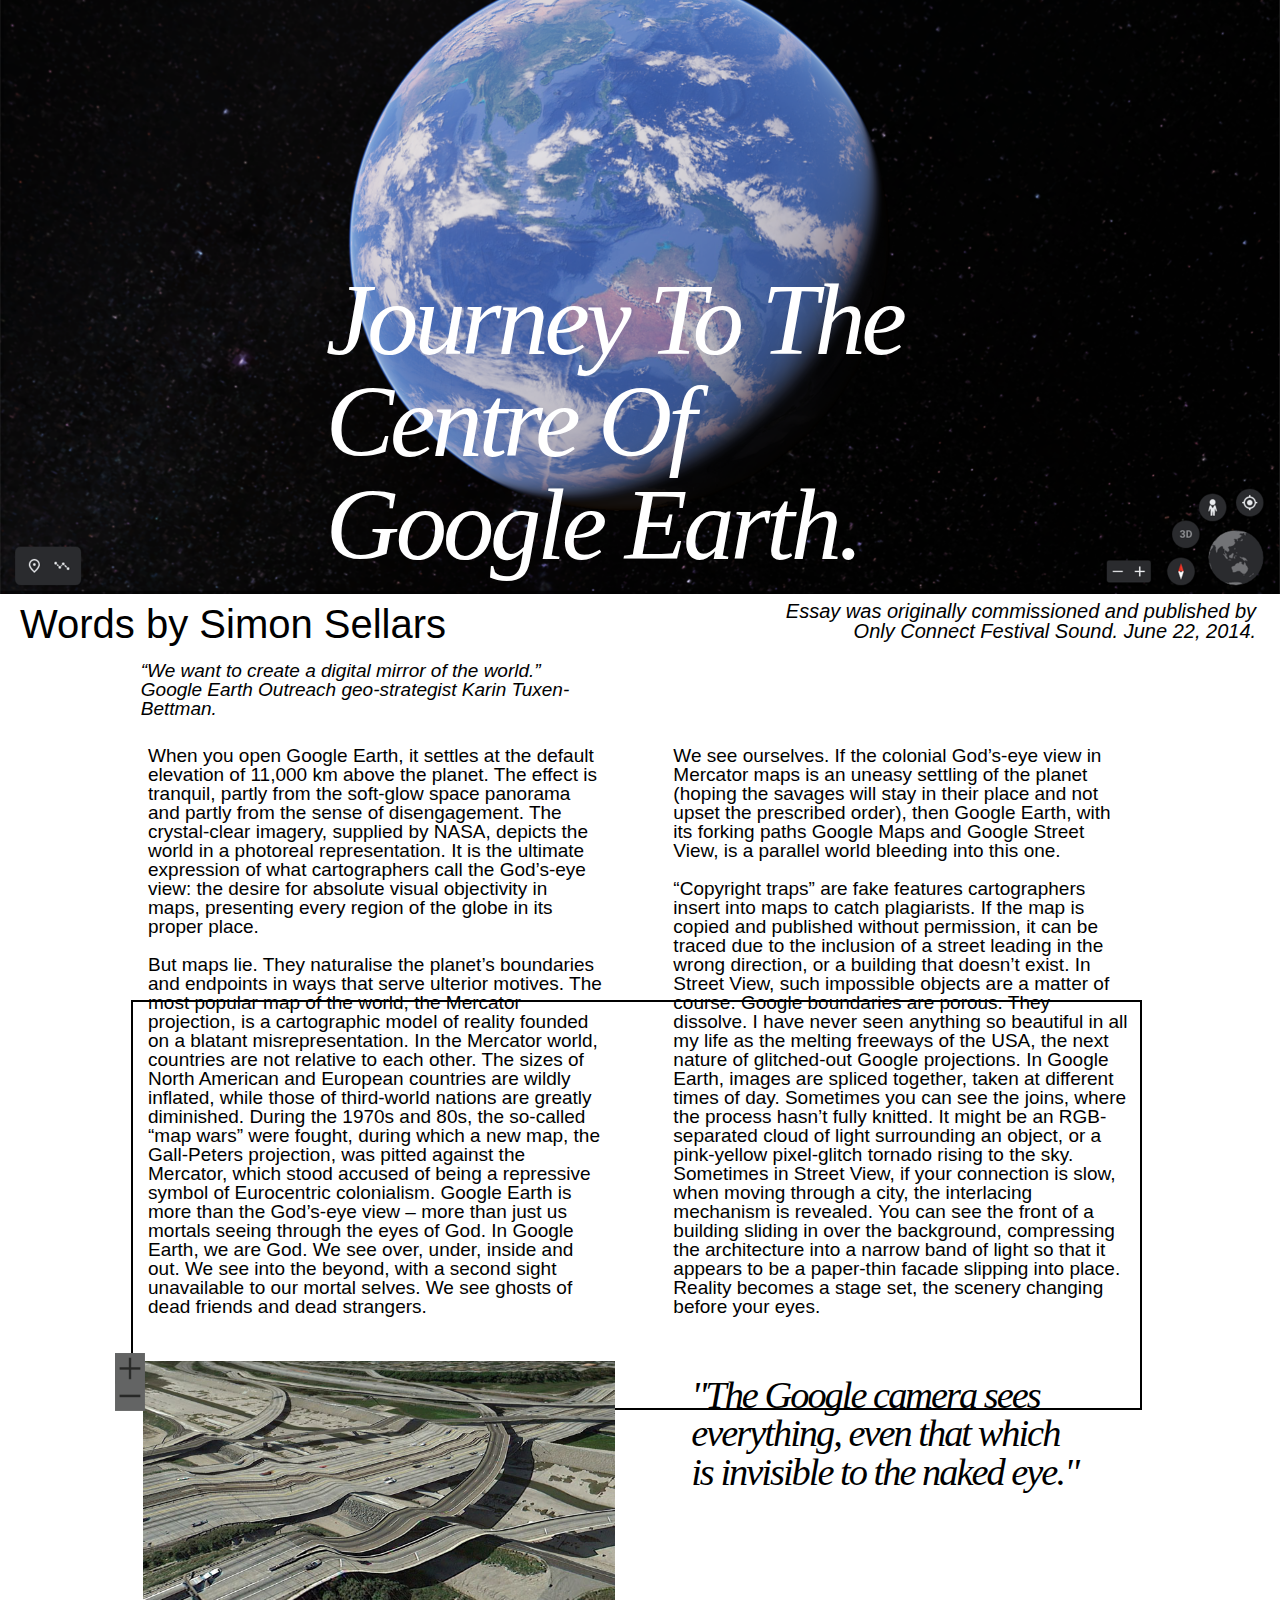
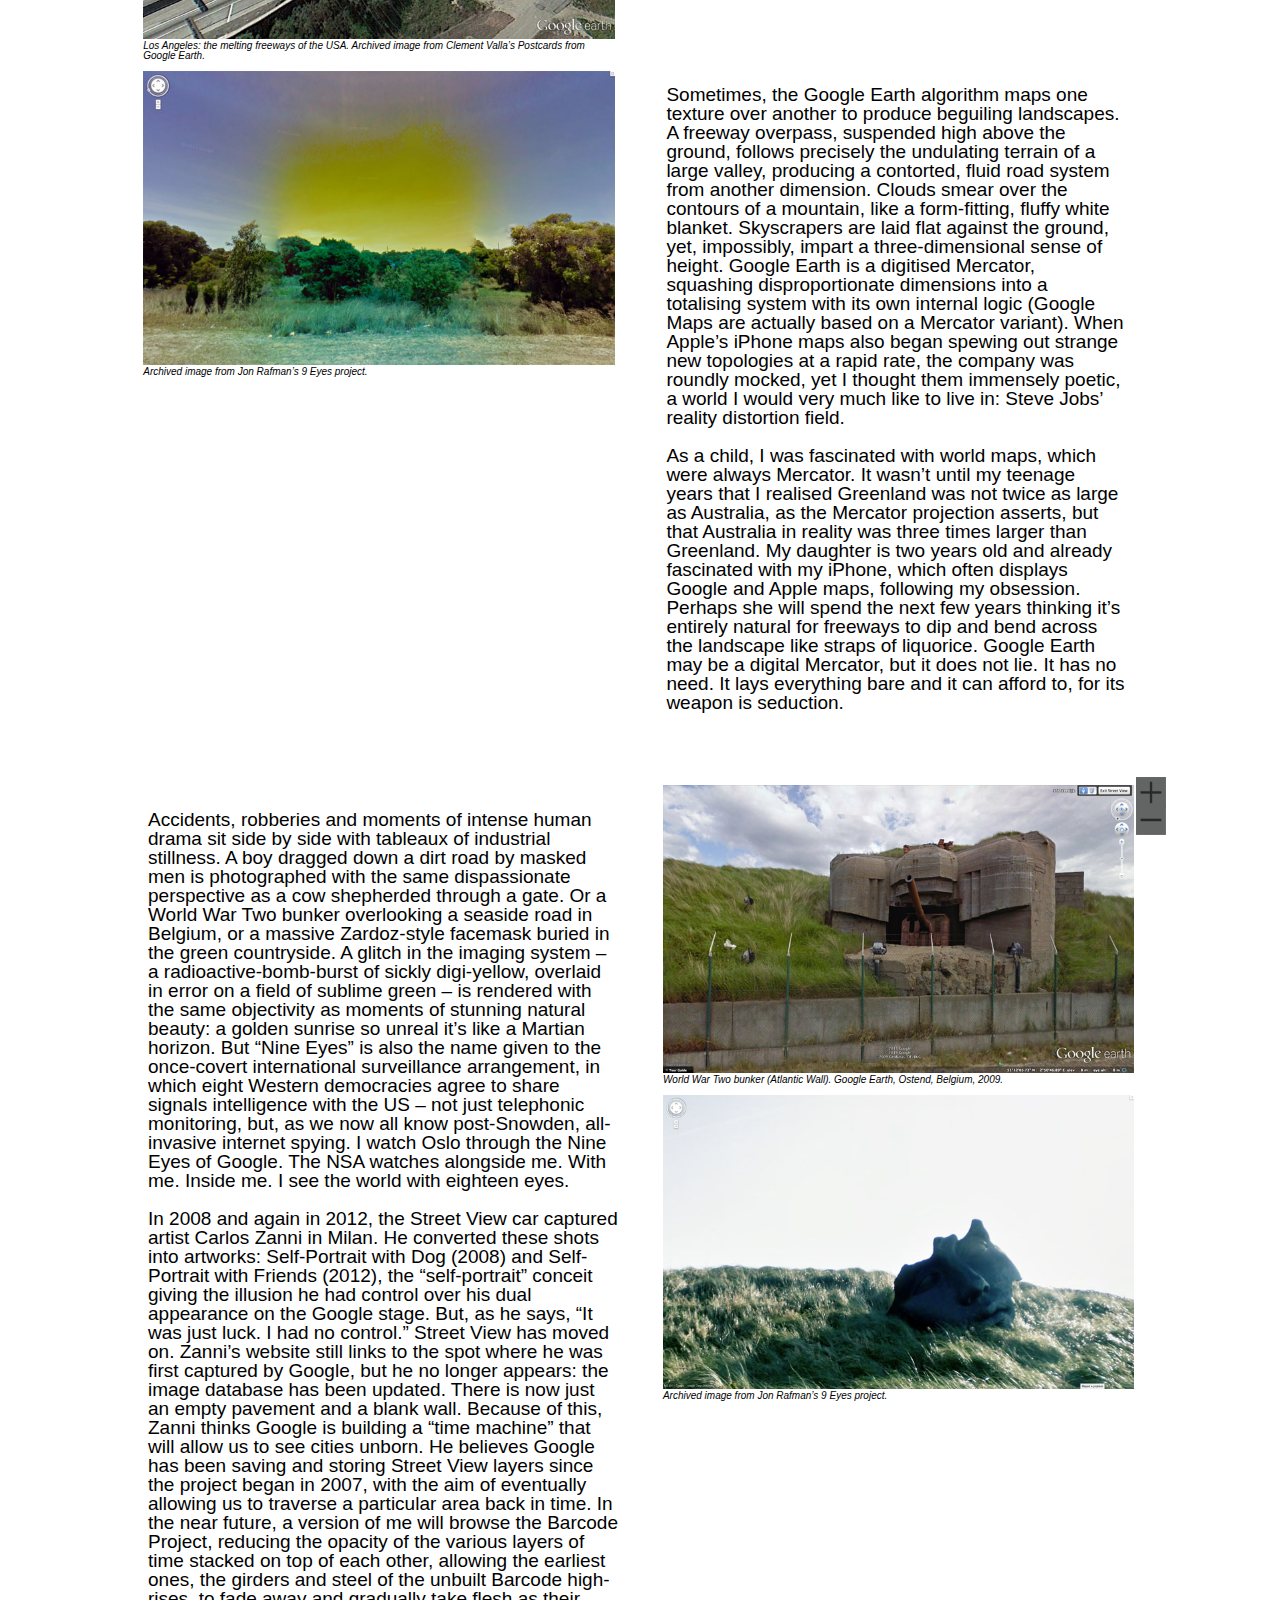
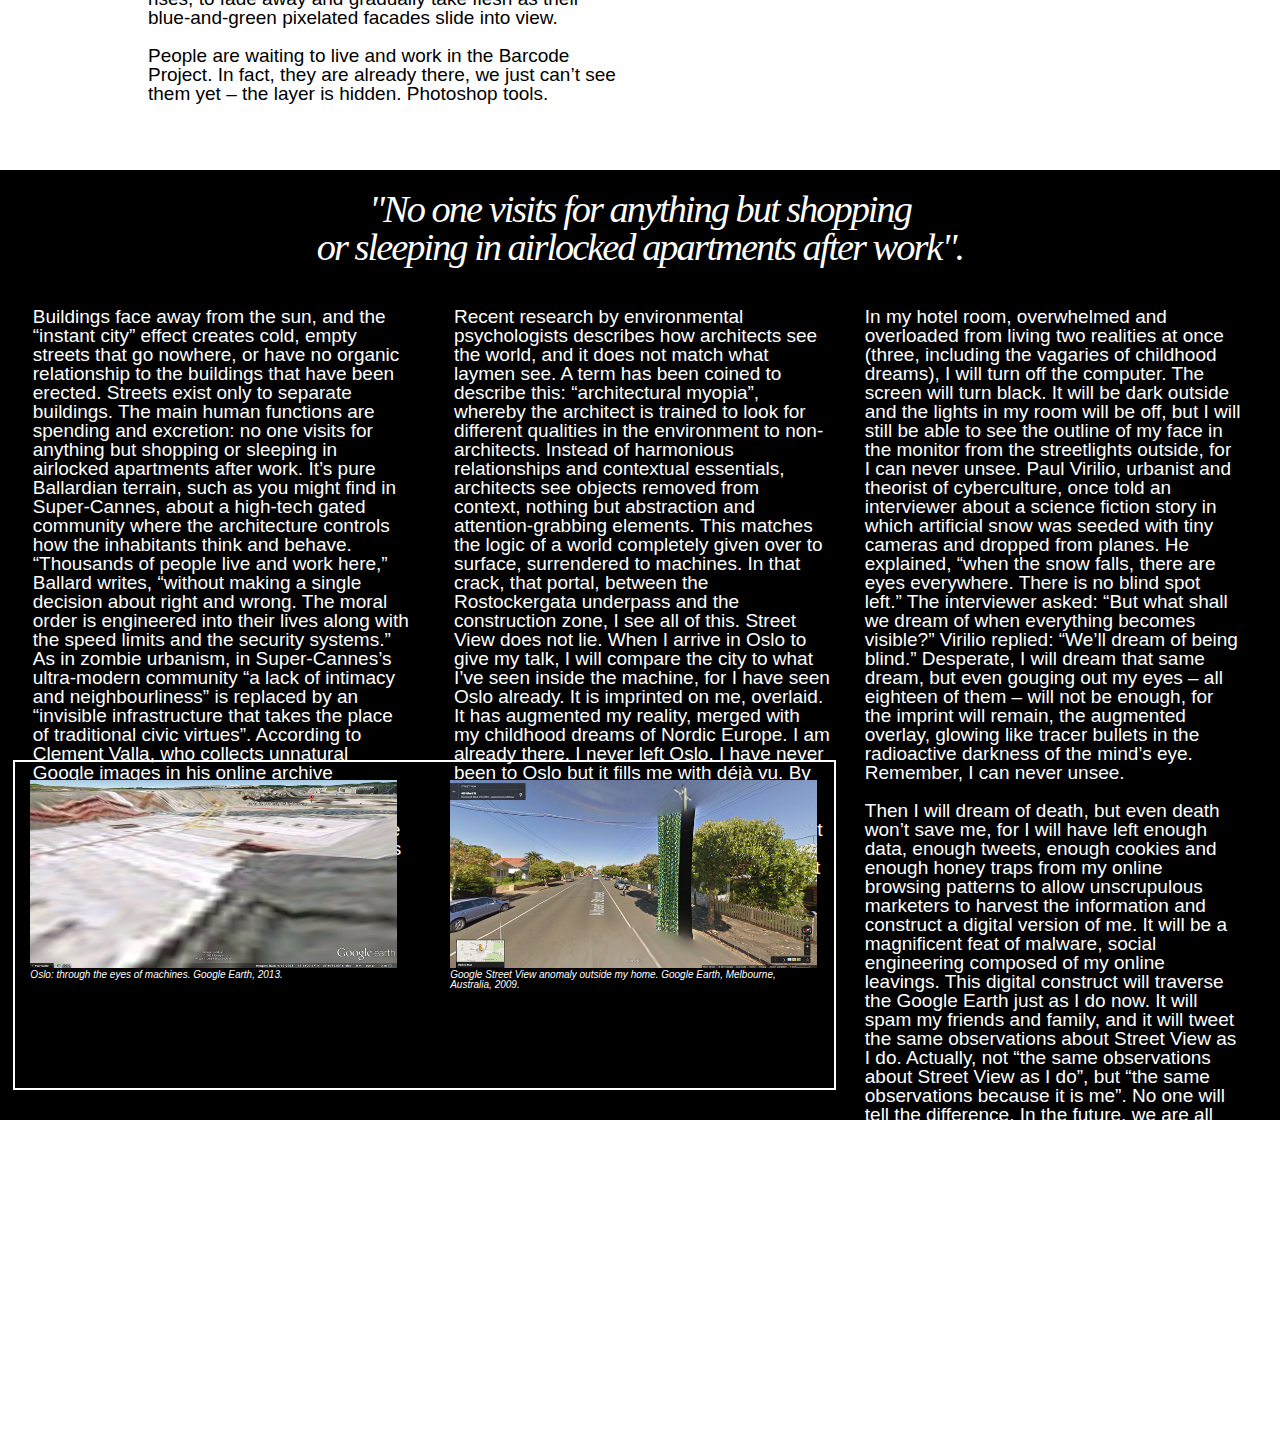
==== commit 74d75a38: "links removed pending update" ====
--- a/not-a-book/index.html
+++ b/not-a-book/index.html
@@ -15,7 +15,7 @@
 
 <!-- nav --> 
 
-  <div class="nav">
+<!--   <div class="nav">
     <div class="btn">
       <a href="http://angus-williams.github.io/not-a-book/index.html">Documentation </div>
 
@@ -27,7 +27,7 @@
       <a href="http://angus-williams.github.io/not-a-book/index_3.html">
       Trepidation </div>
   </div>
-
+ -->
 
 <!-- title -->    
 
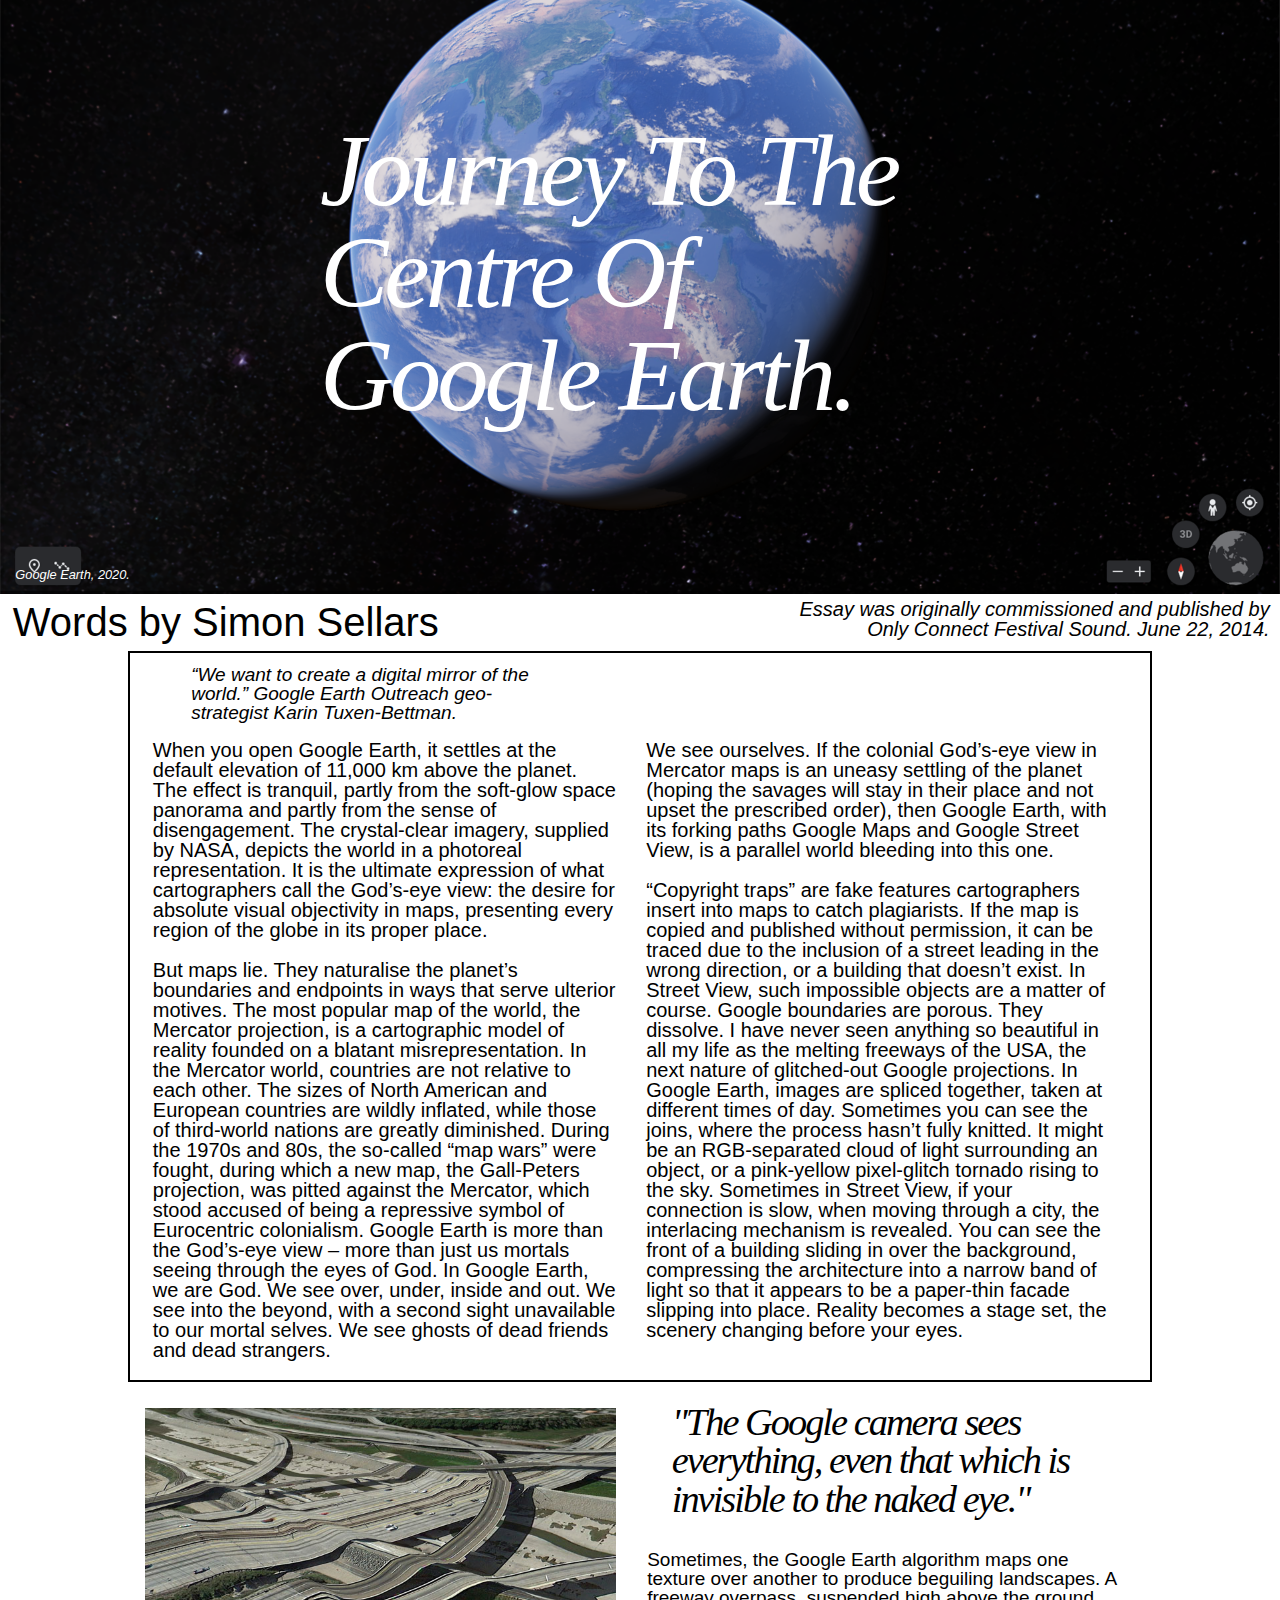
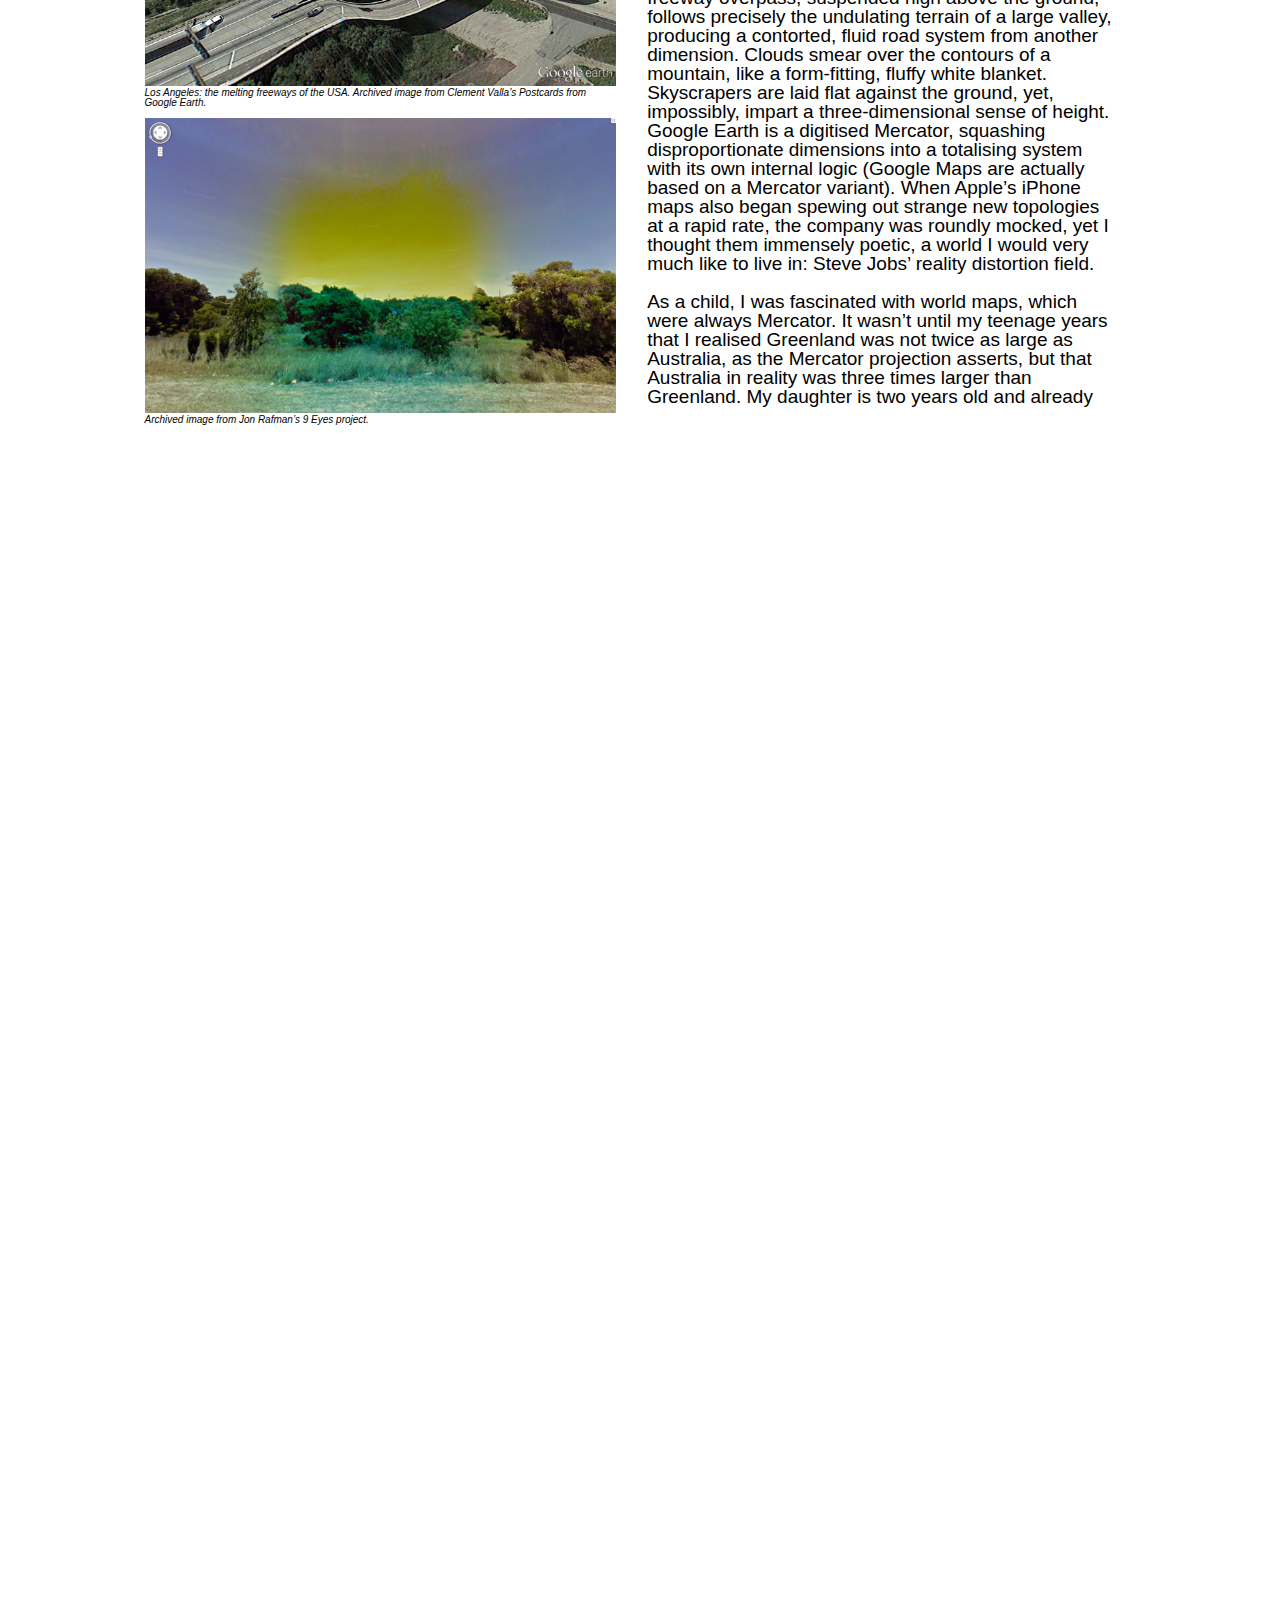
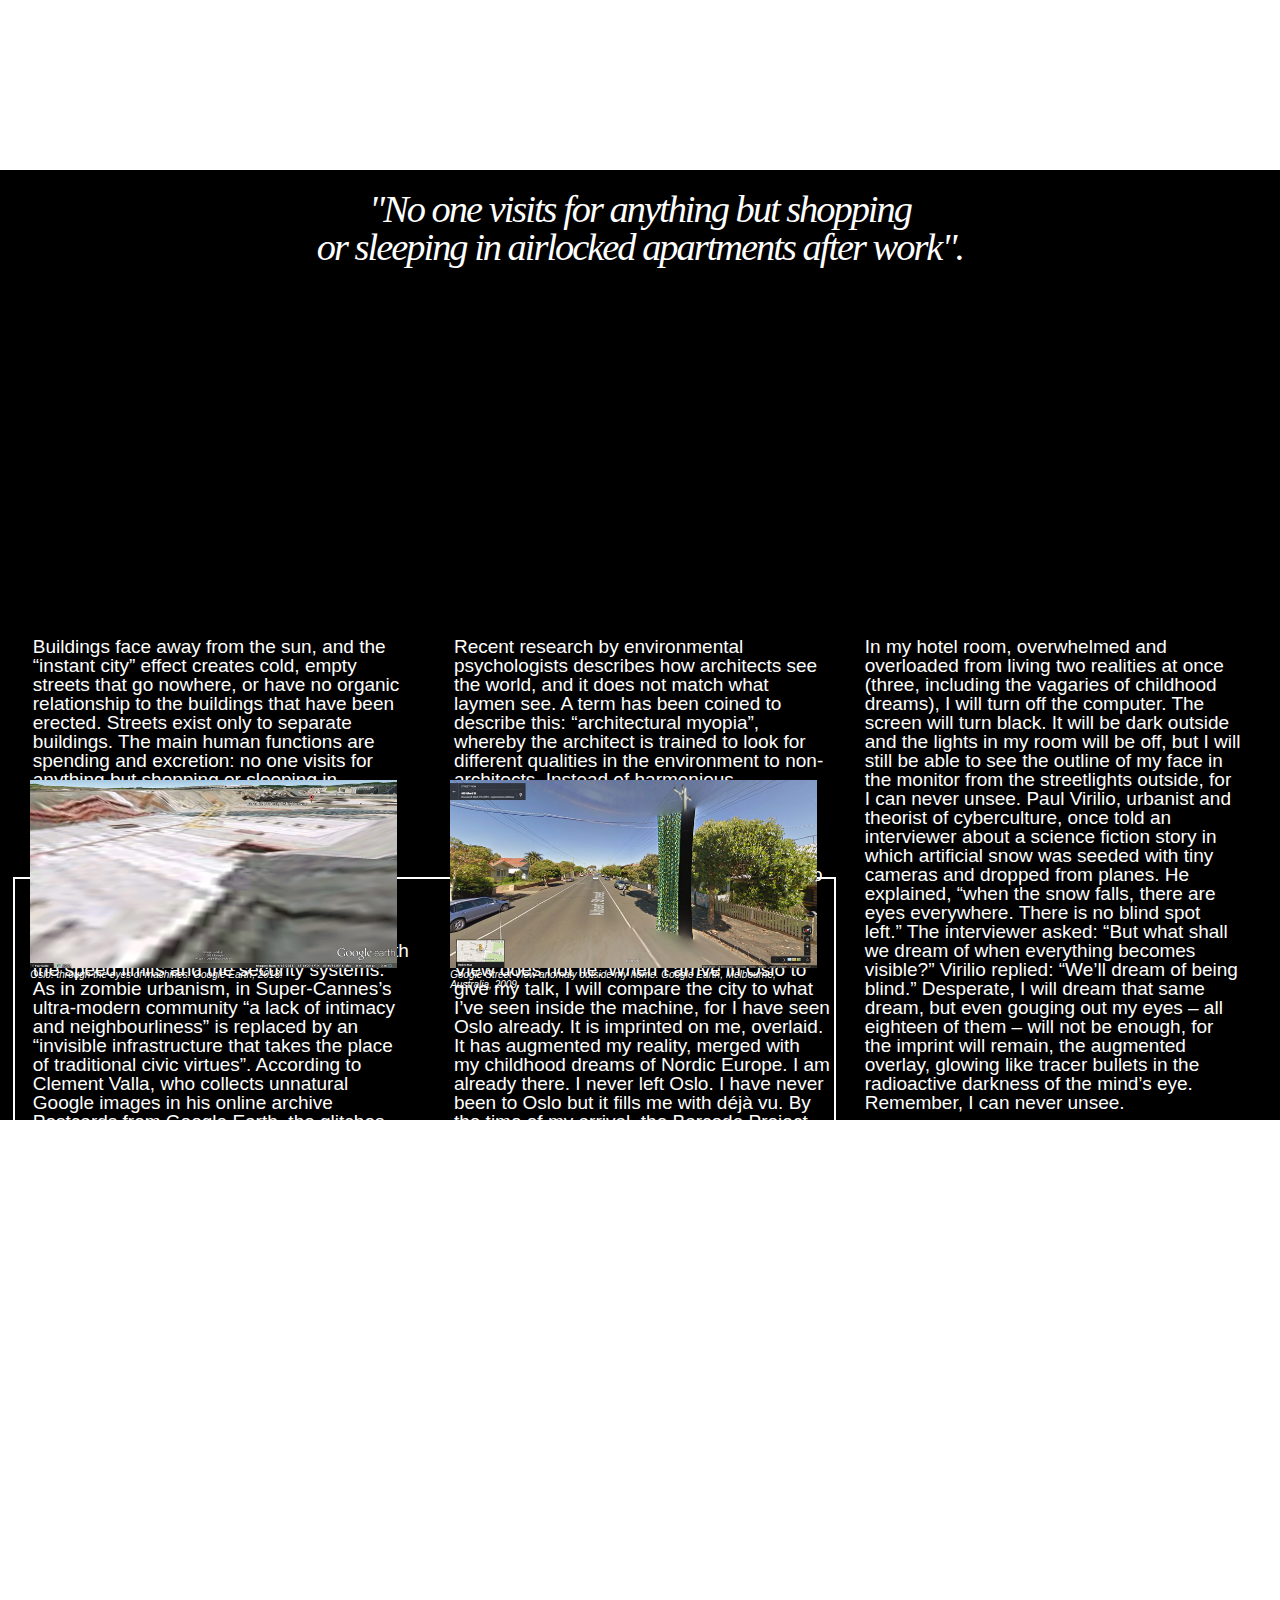
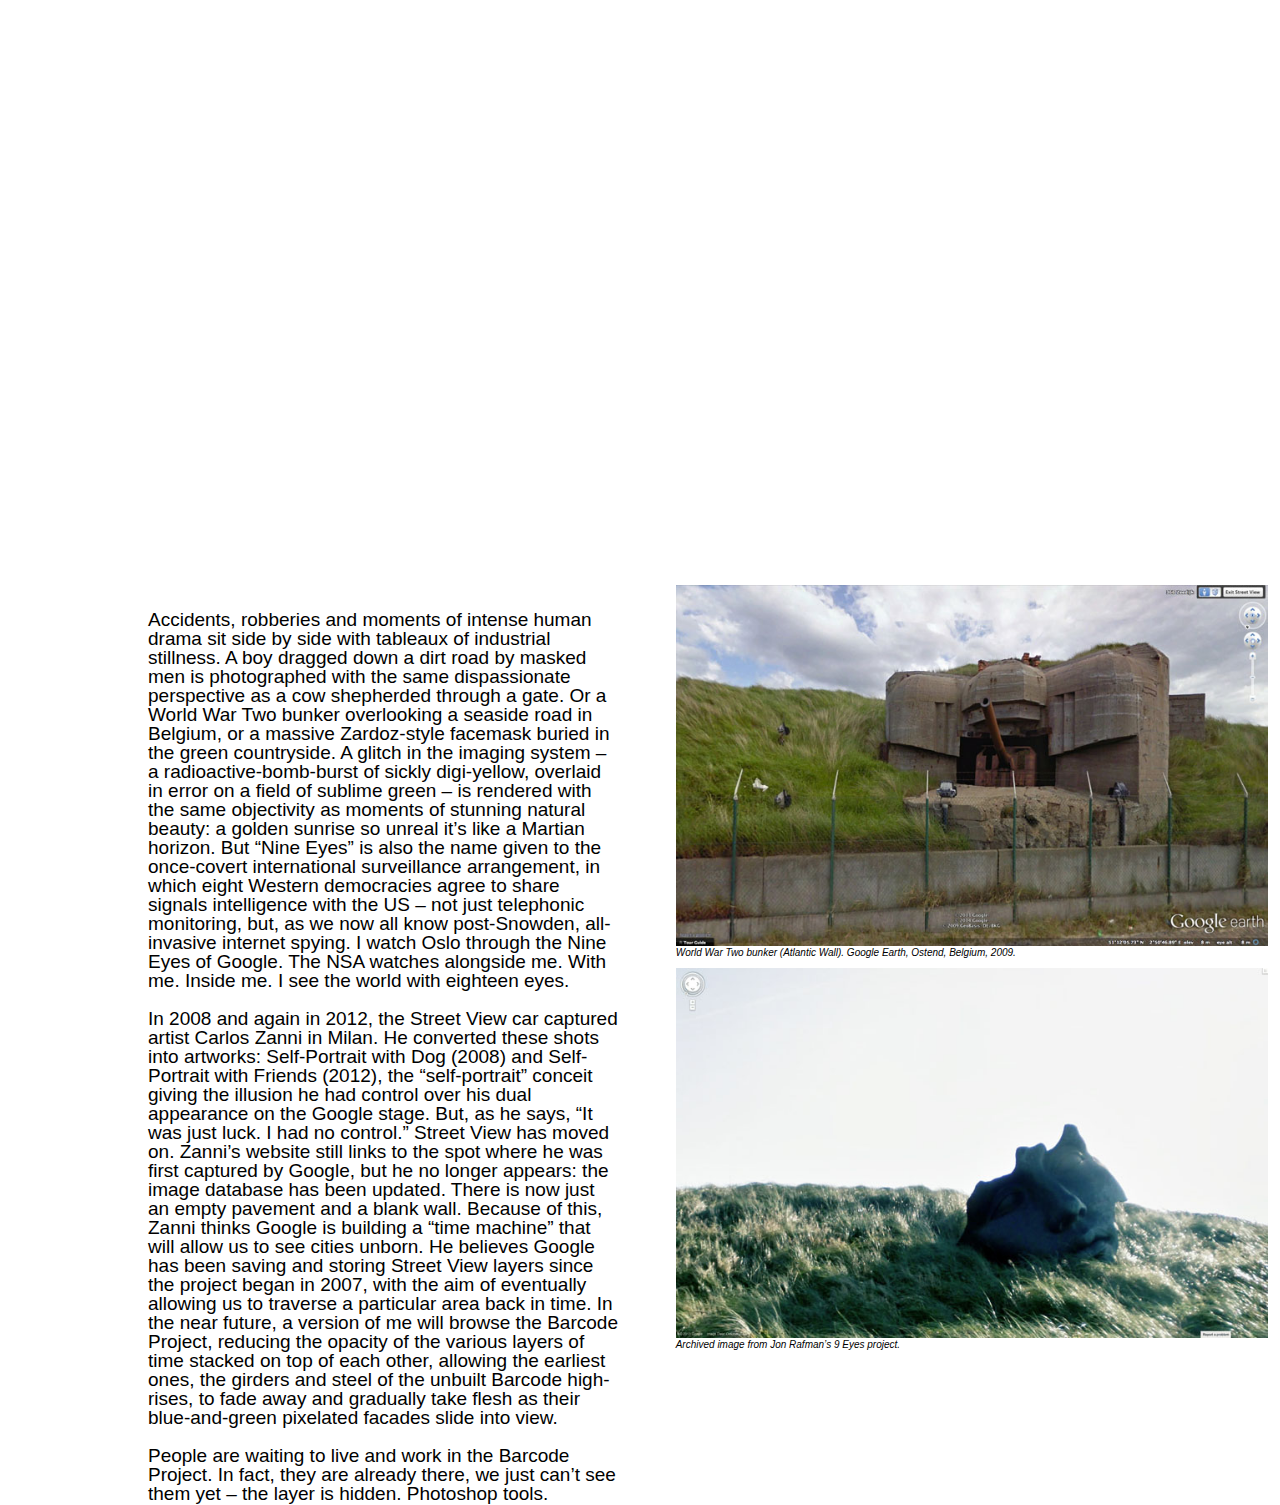
==== commit 744242e0: "wip-1 not a book" ====
--- a/not-a-book/index.html
+++ b/not-a-book/index.html
@@ -51,8 +51,7 @@
 
 <!-- body -->
 
-    <div class="border-trim-3"></div>
-
+<div class="border-trim-3">
     <div class="quote">“We want to create a digital mirror of the world.” Google Earth Outreach geo-strategist Karin Tuxen-Bettman.</div>
 
   <div class="text-container-1">
@@ -69,23 +68,25 @@
       “Copyright traps” are fake features cartographers insert into maps to catch plagiarists. If the map is copied and published without permission, it can be traced due to the inclusion of a street leading in the wrong direction, or a building that doesn’t exist. In Street View, such impossible objects are a matter of course. Google boundaries are porous. They dissolve. I have never seen anything so beautiful in all my life as the melting freeways of the USA, the next nature of glitched-out Google projections. In Google Earth, images are spliced together, taken at different times of day. Sometimes you can see the joins, where the process hasn’t fully knitted. It might be an RGB-separated cloud of light surrounding an object, or a pink-yellow pixel-glitch tornado rising to the sky. Sometimes in Street View, if your connection is slow, when moving through a city, the interlacing mechanism is revealed. You can see the front of a building sliding in over the background, compressing the architecture into a narrow band of light so that it appears to be a paper-thin facade slipping into place. Reality becomes a stage set, the scenery changing before your eyes.
     </div>
   </div>
+</div>
 
-    <div class="image-container-1">
-      <div class="zoom-in-1">
+    <div class="text-container-2">
+  <!--     <div class="zoom-in-1">
       <img src="assets/images/plus.png">
       </div>
 
       <div class="zoom-out-1">
       <img src="assets/images/minus.png">
-      </div>
+      </div> -->
 
-      <div class="paraheading-1">"The Google camera sees <br> everything, even that which <br> is invisible to the naked eye."</div>
+      <div class="paraheading-1">"The Google camera sees everything, even that which is invisible to the naked eye."</div>
 
+    <div class="image-container-1">
       <div class="reference"><img src="assets/images/google-postcard.jpg"><br> Los Angeles: the melting freeways of the USA. Archived image from Clement Valla’s Postcards from Google Earth. </div>
 
       <div class="reference"><img src="assets/images/9-eyes.jpg"><br> Archived image from Jon Rafman’s 9 Eyes project.</div>
-     </div>
-    </div>
+      </div>
+    
 
       <div class="body-text-2">
         Sometimes, the Google Earth algorithm maps one texture over another to produce beguiling landscapes. A freeway overpass, suspended high above the ground, follows precisely the undulating terrain of a large valley, producing a contorted, fluid road system from another dimension. Clouds smear over the contours of a mountain, like a form-fitting, fluffy white blanket. Skyscrapers are laid flat against the ground, yet, impossibly, impart a three-dimensional sense of height. Google Earth is a digitised Mercator, squashing disproportionate dimensions into a totalising system with its own internal logic (Google Maps are actually based on a Mercator variant). When Apple’s iPhone maps also began spewing out strange new topologies at a rapid rate, the company was roundly mocked, yet I thought them immensely poetic, a world I would very much like to live in: Steve Jobs’ reality distortion field. <br> <br>
@@ -103,19 +104,17 @@
       Street View cars take panoramic images of streets around the world, which, when stitched together, provide the software’s immersive digital landscape. The cars have nine camera lenses affixed to a pole on the car’s roof: the “Nine Eyes of Google Street View”, a term coined by artist Jon Rafman. This allows the Google perspective to be truly wraparound: over, under, inside, out. Nothing escapes this 360-degree gaze. Not a startled deer running down a highway. Not a boy in full clown costume performing a hold-up. Not a grieving woman kneeling by the side of an overturned car. Not a girl sitting in the middle of a road, her possessions strewn around her. All are past or present images frozen in Street View; some remain, some now erased.
     </div>
 
-  <div class="image-container-2">
-      <div class="zoom-in-2">
+    </div>
+
+  <div class="text-container-3">
+<!--       <div class="zoom-in-2">
       <img src="assets/images/plus.png">
       </div>
 
       <div class="zoom-out-2">
       <img src="assets/images/minus.png">
       </div>
-
-      <div class="reference"><img src="assets/images/bunker-366-Zeedijk.jpg"><br> World War Two bunker (Atlantic Wall). Google Earth, Ostend, Belgium, 2009. </div>
-
-      <div class="reference"><img src="assets/images/Zardoz.jpg"><br> Archived image from Jon Rafman’s 9 Eyes project.</div>
-     </div>
+ -->
 
     <div class="body-text-3">
      Accidents, robberies and moments of intense human drama sit side by side with tableaux of industrial stillness. A boy dragged down a dirt road by masked men is photographed with the same dispassionate perspective as a cow shepherded through a gate. Or a World War Two bunker overlooking a seaside road in Belgium, or a massive Zardoz-style facemask buried in the green countryside. A glitch in the imaging system – a radioactive-bomb-burst of sickly digi-yellow, overlaid in error on a field of sublime green – is rendered with the same objectivity as moments of stunning natural beauty: a golden sunrise so unreal it’s like a Martian horizon. But “Nine Eyes” is also the name given to the once-covert international surveillance arrangement, in which eight Western democracies agree to share signals intelligence with the US – not just telephonic monitoring, but, as we now all know post-Snowden, all-invasive internet spying. I watch Oslo through the Nine Eyes of Google. The NSA watches alongside me. With me. Inside me. I see the world with eighteen eyes. <br> <br>
@@ -130,8 +129,14 @@
 
     When work started on the Barcode Project, the remains of nine wrecked ships were discovered, dating from the early 16th century. No trace of this history remains in the new buildings, except that tangentially aquatic blue-and-green palette. In the Shocklands, the old maritime culture is reduced to the shape of a row of high-rises designed to look like the prows of ships, or abridged with fibreglass anchors, rope and sailor caps decorating the shells of plastic cafes and restaurants. These establishments are named to provide the final touches to a copy of an original that never existed: Capn’s Cafe; Steam Packet Restaurant; Mariners Tavern. This is the ultimate expression of the terminal logic suggested by the Rostockergata blog. Let’s call it “zombie urbanism”: what happens when an area of urban life is killed off then reanimated under external control (following the old-style zombie trope, whereby the dead are woken from the grave and controlled by witch doctors). What made the area vibrant in the past is sucked out and re-injected into a distortion of its former self. The old way of life is remaindered. The old buildings that could be salvaged are completely gutted, surviving in traces as a grotesquery.
     </div>
-  </div>
 
+  <div class="image-container-2">
+
+    <div class="reference"><img src="assets/images/bunker-366-Zeedijk.jpg"><br> World War Two bunker (Atlantic Wall). Google Earth, Ostend, Belgium, 2009. </div>
+
+      <div class="reference"><img src="assets/images/Zardoz.jpg"><br> Archived image from Jon Rafman’s 9 Eyes project.</div>
+     </div>
+</div>
 <!-- bottom body --> 
 
      <div class="border">
--- a/not-a-book/assets/css/main.css
+++ b/not-a-book/assets/css/main.css
@@ -39,19 +39,31 @@
 }
 
 .title-container {
-  max-width: 1900px;
-  height: auto;
+  width: 100%;
+  height: auto;
+  position: relative;
+  top: 0px;
+  left: 0px;
 }
 
 .subtitle {
   font-family: helvetica;
   font-size: 40px;
   color: black;
-  padding: 5px;
-  padding-left: 20px;
-  text-align: left;
+  top: 1%;
+  left: 1%;
+  text-align: left;
+  position: relative;
   display: inline-block;
-  width: 45%;
+  width: 48%;
+}
+
+@media screen and (max-width: 1000px) {
+  .subtitle {
+    font-size: 20px;
+    width: 100%;
+    left: 2%;
+  }
 }
 
 .date {
@@ -59,10 +71,20 @@
   font-style: italic;
   font-size: 20px;
   color: black;
-  padding-right: 20px;
+  left: 2.5%;
   text-align: right;
+  position: relative;
   display: inline-block;
-  width: 54%;
+  width: 48%;
+}
+
+@media screen and (max-width: 1000px) {
+  .date {
+    font-size: 10px;
+    width: 100%;
+    text-align: left;
+    left: 2%;
+  }
 }
 
 .reference {
@@ -70,7 +92,6 @@
   font-family: helvetica;
   font-style: italic;
   display: block;
-  max-width: 37.6vw;
   padding: 5px;
 }
 
@@ -82,9 +103,8 @@
   letter-spacing: 0px;
   text-align: left;
   position: absolute;
-  top: 90%;
-  left: 1%;
-  align-items: top;
+  top: 95%;
+  left: 1.2%;
 }
 
 
@@ -100,10 +120,9 @@
   letter-spacing: -4px;
   text-align: left;
   position: absolute;
-  top: 47%;
-  left: 48%;
-  align-items: top;
-  transform: translate(-50%, -50%);
+  width: 60%;
+  top: 20%;
+  left: 25%;
 }
 
 .title-1:hover {
@@ -111,16 +130,16 @@
 }
 
 .border-trim-3 {
-  position: absolute;
-  top: 1000px;
-  width: 79%;
-  height: 410px;
-  left: 10.2%;
+  position: relative;
+  top: 1vh;
+  width: 80%;
+  height: 50%;
+  left: 10%;
   border: solid 2px black;
 }
 
 .border-trim-4 {
-  position: absolute;
+  position: relative;
   top: 590px;
   width: 64.3%;
   height: 330px;
@@ -128,7 +147,7 @@
   border: solid 2px white;
 }
 
-.zoom-in-1 {
+/*.zoom-in-1 {
   width: 30px;
   position: absolute;
   left: 9%;
@@ -171,17 +190,26 @@
 .blur.active {
   opacity: 0;
 }
-
+*/
 .paraheading-1 {
   font-family: minion;
   font-style: italic;
   font-size: 3vw;
+  width: 38%;
   color: black;
   letter-spacing: -2px;
   text-align: left;
-  position: absolute;
-  top: 40px;
-  left: 54%;
+  position: relative;
+  top: 30px;
+  left: 52%;
+}
+
+@media screen and (max-width: 1000px) {
+  .paraheading-1 {
+    width: 80%;
+    left: 10%;
+    font-size: 40px;
+  }
 }
 
 .paraheading-2 {
@@ -202,7 +230,27 @@
   height: auto;
   align-items: top;
   position: relative;
-  padding-left: 10vw;
+  padding-left: 1vw;
+  width: 100%;
+}
+
+.text-container-2 {
+  display: flex;
+  flex-wrap:wrap;
+  height: auto;
+  align-items: top;
+  position: relative;
+  padding-left: 1vw;
+  width: 100%;
+}
+
+.text-container-3 {
+  display: flex;
+  flex-wrap:wrap;
+  height: auto;
+  align-items: top;
+  position: relative;
+  padding-left: 1vw;
   width: 100%;
 }
 
@@ -214,32 +262,54 @@
   position: relative;
   font-style: italic;
   display: flex;
-  padding-left: 11%;
+  padding-left: 6%;
   top: -8px; 
-  width: 45%;
+  width: 40%;
+}
+
+@media screen and (max-width: 1000px) {
+  .quote {
+    width: 90%;
+  }
 }
 
 .body-text-1 {
   font-family: helvetica;
-  font-size: 19px;
-  color: black;
-  padding: 20px; 
-  text-align: left;
-  display: inline-flex;
-  position: relative;
-  width: 43%;
+  font-size: 20px;
+  color: black;
+  padding: 10px; 
+  padding-bottom: 20px;
+  text-align: left;
+  display: inline-flex;
+  position: relative;
+  width: 48%;
+}
+
+@media screen and (max-width: 1000px) {
+  .body-text-1 {
+    width: 90%;
+    padding-left: 10px;
+  }
 }
 
 .body-text-1a {
   font-family: helvetica;
-  font-size: 19px;
-  color: black;
-  padding: 20px; 
-  text-align: left;
-  display: inline-flex;
-  position: relative;
-  left: 30px;
-  width: 43%;
+  font-size: 20px;
+  color: black;
+  padding: 10px;
+  padding-bottom: 20px; 
+  text-align: left;
+  display: inline-flex;
+  position: relative;
+  left: 10px;
+  width: 48%;
+}
+
+@media screen and (max-width: 1000px) {
+  .body-text-1a {
+    width: 90%;
+    left: 1px;
+  }
 }
 
 .body-text-2 {
@@ -248,14 +318,20 @@
   color: black;
   padding: 20px; 
   text-align: left;
-  display: inline-flex;
-  position: absolute;
-  top: 1665px;
-  left: 50.5%;
-  width: 39%;
+  position: absolute;
+  top: 25%;
+  left: 49%;
+  width: 40%;
   overflow: auto;
-  max-height: 665px;
-  margin: 0;
+  max-height: 76.5%;
+}
+
+@media screen and (max-width: 1000px) {
+  .body-text-2 {
+    width: 82%;
+    top: 104%;
+    left: 8%;
+  }
 }
 
 .body-text-3 {
@@ -266,7 +342,7 @@
   text-align: left;
   display: inline-flex;
   position: absolute;
-  top: 2390px;
+  top: 3390px;
   left: 10%;
   width: 40%;
   overflow: auto;
@@ -317,14 +393,19 @@
 }
 
 .image-container-1 {
-  display: block;
-  padding: 20px;
-  padding-left: 10.8%;
-  height: auto;
-  width: 100%;
-  align-items: center;
-  margin: 0;
-  position: absolute;
+  right: 28%;
+  height: auto;
+  width: 38%;
+  top: 30px;
+  position: relative;
+}
+
+@media screen and (max-width: 1000px) {
+  .image-container-1 {
+    width: 82%;
+    right: -8.5%;
+    top: 40px;
+  }
 }
 
 .image-container-2 {
@@ -334,7 +415,7 @@
   height: auto;
   width:100%;
   position: absolute;
-  top: 2360px;
+  top: 3360px;
   align-items: center;
   margin: 0;
 }
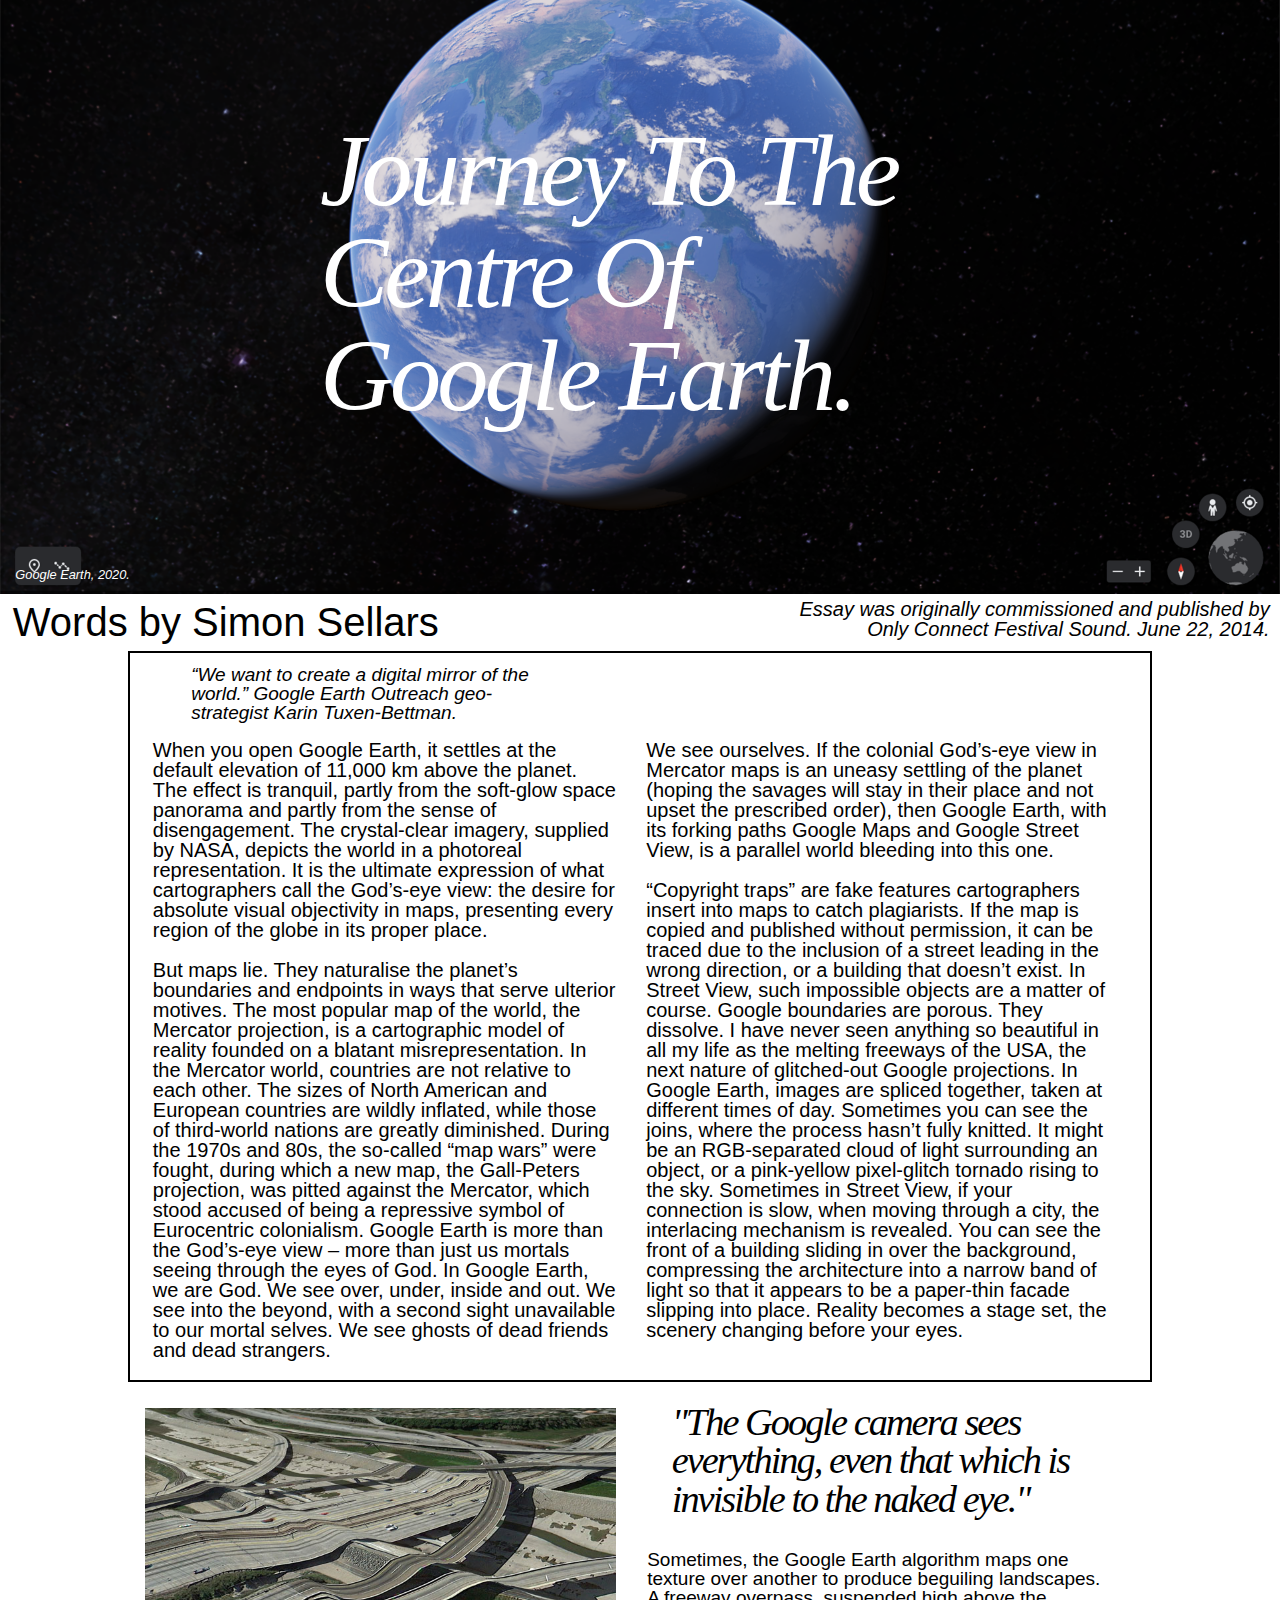
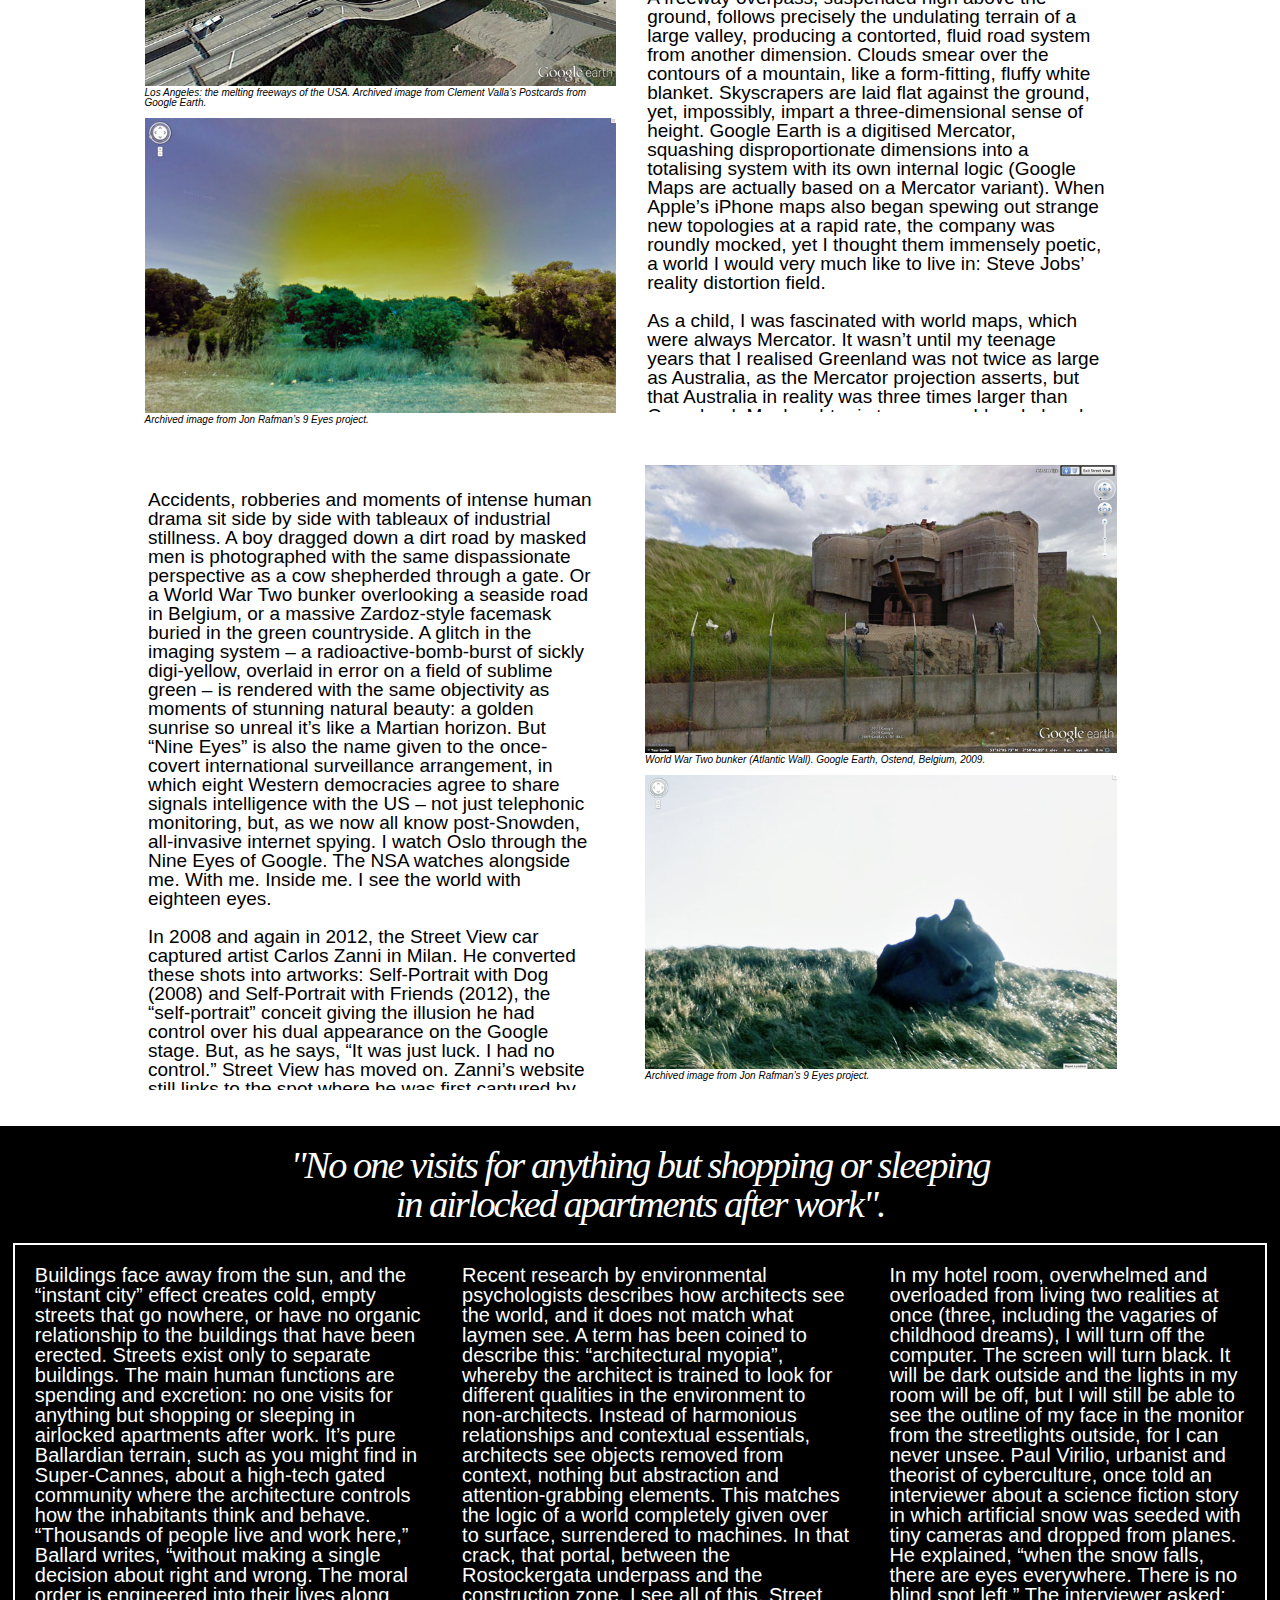
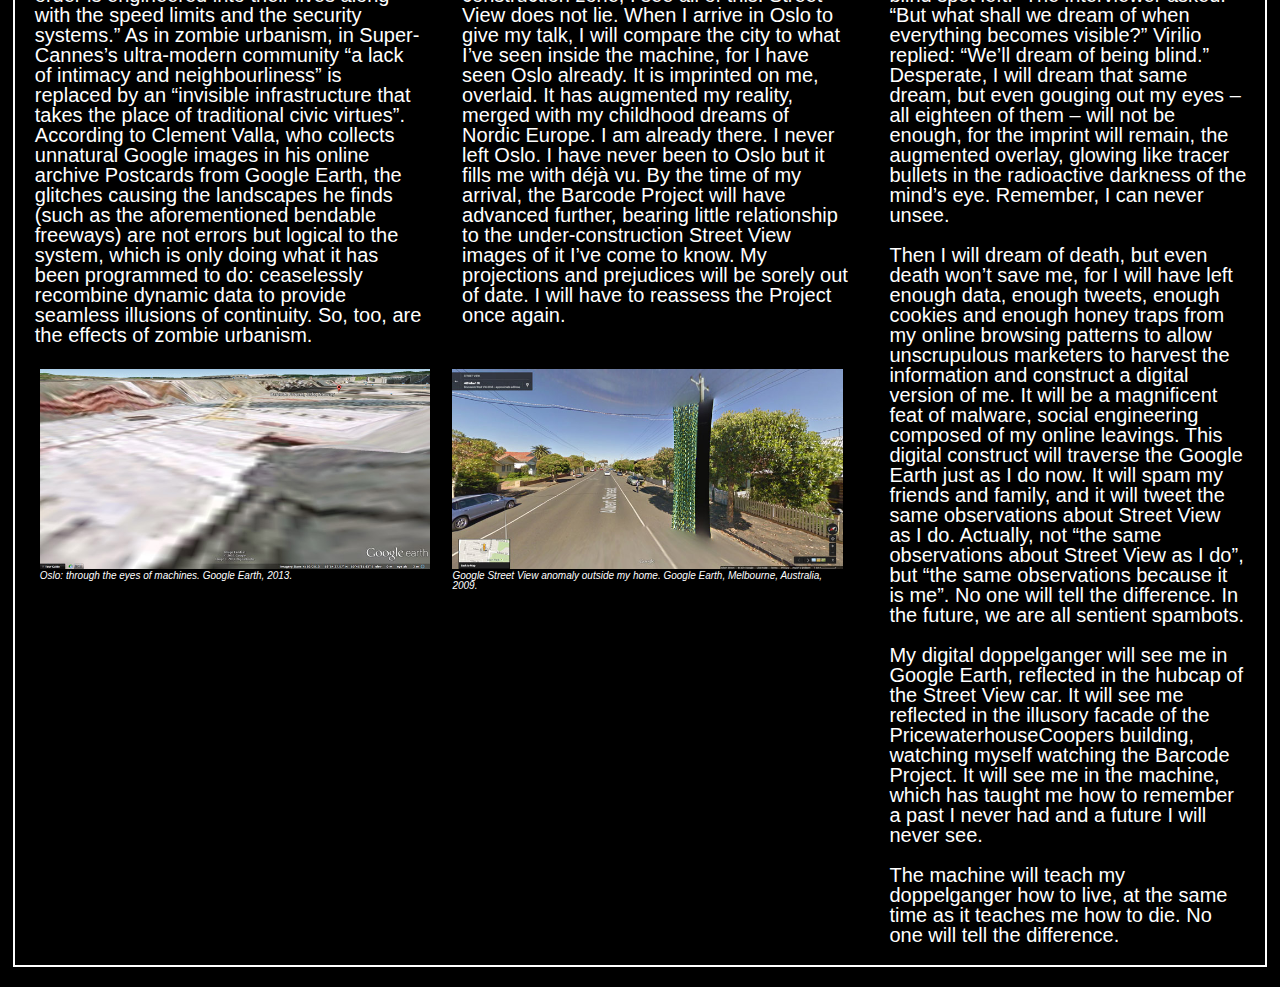
==== commit a6612662: "index responsiveness upload" ====
--- a/not-a-book/index.html
+++ b/not-a-book/index.html
@@ -80,13 +80,13 @@
       </div> -->
 
       <div class="paraheading-1">"The Google camera sees everything, even that which is invisible to the naked eye."</div>
-
+    
     <div class="image-container-1">
       <div class="reference"><img src="assets/images/google-postcard.jpg"><br> Los Angeles: the melting freeways of the USA. Archived image from Clement Valla’s Postcards from Google Earth. </div>
 
       <div class="reference"><img src="assets/images/9-eyes.jpg"><br> Archived image from Jon Rafman’s 9 Eyes project.</div>
-      </div>
-    
+    </div>
+
 
       <div class="body-text-2">
         Sometimes, the Google Earth algorithm maps one texture over another to produce beguiling landscapes. A freeway overpass, suspended high above the ground, follows precisely the undulating terrain of a large valley, producing a contorted, fluid road system from another dimension. Clouds smear over the contours of a mountain, like a form-fitting, fluffy white blanket. Skyscrapers are laid flat against the ground, yet, impossibly, impart a three-dimensional sense of height. Google Earth is a digitised Mercator, squashing disproportionate dimensions into a totalising system with its own internal logic (Google Maps are actually based on a Mercator variant). When Apple’s iPhone maps also began spewing out strange new topologies at a rapid rate, the company was roundly mocked, yet I thought them immensely poetic, a world I would very much like to live in: Steve Jobs’ reality distortion field. <br> <br>
@@ -103,8 +103,7 @@
 
       Street View cars take panoramic images of streets around the world, which, when stitched together, provide the software’s immersive digital landscape. The cars have nine camera lenses affixed to a pole on the car’s roof: the “Nine Eyes of Google Street View”, a term coined by artist Jon Rafman. This allows the Google perspective to be truly wraparound: over, under, inside, out. Nothing escapes this 360-degree gaze. Not a startled deer running down a highway. Not a boy in full clown costume performing a hold-up. Not a grieving woman kneeling by the side of an overturned car. Not a girl sitting in the middle of a road, her possessions strewn around her. All are past or present images frozen in Street View; some remain, some now erased.
     </div>
-
-    </div>
+  </div>
 
   <div class="text-container-3">
 <!--       <div class="zoom-in-2">
@@ -114,9 +113,17 @@
       <div class="zoom-out-2">
       <img src="assets/images/minus.png">
       </div>
+
+
  -->
+ <div class="image-container-2">
 
-    <div class="body-text-3">
+      <div class="reference"><img src="assets/images/bunker-366-Zeedijk.jpg"><br> World War Two bunker (Atlantic Wall). Google Earth, Ostend, Belgium, 2009. </div>
+
+      <div class="reference"><img src="assets/images/Zardoz.jpg"><br> Archived image from Jon Rafman’s 9 Eyes project.</div>
+     </div>
+
+ <div class="body-text-3">
      Accidents, robberies and moments of intense human drama sit side by side with tableaux of industrial stillness. A boy dragged down a dirt road by masked men is photographed with the same dispassionate perspective as a cow shepherded through a gate. Or a World War Two bunker overlooking a seaside road in Belgium, or a massive Zardoz-style facemask buried in the green countryside. A glitch in the imaging system – a radioactive-bomb-burst of sickly digi-yellow, overlaid in error on a field of sublime green – is rendered with the same objectivity as moments of stunning natural beauty: a golden sunrise so unreal it’s like a Martian horizon. But “Nine Eyes” is also the name given to the once-covert international surveillance arrangement, in which eight Western democracies agree to share signals intelligence with the US – not just telephonic monitoring, but, as we now all know post-Snowden, all-invasive internet spying. I watch Oslo through the Nine Eyes of Google. The NSA watches alongside me. With me. Inside me. I see the world with eighteen eyes. <br> <br>
 
     In 2008 and again in 2012, the Street View car captured artist Carlos Zanni in Milan. He converted these shots into artworks: Self-Portrait with Dog (2008) and Self-Portrait with Friends (2012), the “self-portrait” conceit giving the illusion he had control over his dual appearance on the Google stage. But, as he says, “It was just luck. I had no control.” Street View has moved on. Zanni’s website still links to the spot where he was first captured by Google, but he no longer appears: the image database has been updated. There is now just an empty pavement and a blank wall. Because of this, Zanni thinks Google is building a “time machine” that will allow us to see cities unborn. He believes Google has been saving and storing Street View layers since the project began in 2007, with the aim of eventually allowing us to traverse a particular area back in time. In the near future, a version of me will browse the Barcode Project, reducing the opacity of the various layers of time stacked on top of each other, allowing the earliest ones, the girders and steel of the unbuilt Barcode high-rises, to fade away and gradually take flesh as their blue-and-green pixelated facades slide into view. <br> <br>
@@ -129,29 +136,23 @@
 
     When work started on the Barcode Project, the remains of nine wrecked ships were discovered, dating from the early 16th century. No trace of this history remains in the new buildings, except that tangentially aquatic blue-and-green palette. In the Shocklands, the old maritime culture is reduced to the shape of a row of high-rises designed to look like the prows of ships, or abridged with fibreglass anchors, rope and sailor caps decorating the shells of plastic cafes and restaurants. These establishments are named to provide the final touches to a copy of an original that never existed: Capn’s Cafe; Steam Packet Restaurant; Mariners Tavern. This is the ultimate expression of the terminal logic suggested by the Rostockergata blog. Let’s call it “zombie urbanism”: what happens when an area of urban life is killed off then reanimated under external control (following the old-style zombie trope, whereby the dead are woken from the grave and controlled by witch doctors). What made the area vibrant in the past is sucked out and re-injected into a distortion of its former self. The old way of life is remaindered. The old buildings that could be salvaged are completely gutted, surviving in traces as a grotesquery.
     </div>
-
-  <div class="image-container-2">
-
-    <div class="reference"><img src="assets/images/bunker-366-Zeedijk.jpg"><br> World War Two bunker (Atlantic Wall). Google Earth, Ostend, Belgium, 2009. </div>
-
-      <div class="reference"><img src="assets/images/Zardoz.jpg"><br> Archived image from Jon Rafman’s 9 Eyes project.</div>
-     </div>
+    
 </div>
 <!-- bottom body --> 
 
      <div class="border">
 
       <div class="paraheading-2">
-         "No one visits for anything but shopping <br> or sleeping in airlocked apartments after work".
+         "No one visits for anything but shopping or sleeping in airlocked apartments after work".
       </div>
 
-      <div class="border-trim-4"></div>
+  <div class="text-container-4">
+    <div class="body-text-4a">
+         Buildings face away from the sun, and the “instant city” effect creates cold, empty streets that go nowhere, or have no organic relationship to the buildings that have been erected. Streets exist only to separate buildings. The main human functions are spending and excretion: no one visits for anything but shopping or sleeping in airlocked apartments after work. It’s pure Ballardian terrain, such as you might find in Super-Cannes, about a high-tech gated community where the architecture controls how the inhabitants think and behave. “Thousands of people live and work here,” Ballard writes, “without making a single decision about right and wrong. The moral order is engineered into their lives along with the speed limits and the security systems.” As in zombie urbanism, in Super-Cannes’s ultra-modern community “a lack of intimacy and neighbourliness” is replaced by an “invisible infrastructure that takes the place of traditional civic virtues”. According to Clement Valla, who collects unnatural Google images in his online archive Postcards from Google Earth, the glitches causing the landscapes he finds (such as the aforementioned bendable freeways) are not errors but logical to the system, which is only doing what it has been programmed to do: ceaselessly recombine dynamic data to provide seamless illusions of continuity. So, too, are the effects of zombie urbanism. 
+    </div> 
 
-       <div class="body-text-4a">
-         Buildings face away from the sun, and the “instant city” effect creates cold, empty streets that go nowhere, or have no organic relationship to the buildings that have been erected. Streets exist only to separate buildings. The main human functions are spending and excretion: no one visits for anything but shopping or sleeping in airlocked apartments after work. It’s pure Ballardian terrain, such as you might find in Super-Cannes, about a high-tech gated community where the architecture controls how the inhabitants think and behave. “Thousands of people live and work here,” Ballard writes, “without making a single decision about right and wrong. The moral order is engineered into their lives along with the speed limits and the security systems.” As in zombie urbanism, in Super-Cannes’s ultra-modern community “a lack of intimacy and neighbourliness” is replaced by an “invisible infrastructure that takes the place of traditional civic virtues”. According to Clement Valla, who collects unnatural Google images in his online archive Postcards from Google Earth, the glitches causing the landscapes he finds (such as the aforementioned bendable freeways) are not errors but logical to the system, which is only doing what it has been programmed to do: ceaselessly recombine dynamic data to provide seamless illusions of continuity. So, too, are the effects of zombie urbanism. 
-       </div>
 
-       <div class="body-text-4b">
+    <div class="body-text-4b">
         Recent research by environmental psychologists describes how architects see the world, and it does not match what laymen see. A term has been coined to describe this: “architectural myopia”, whereby the architect is trained to look for different qualities in the environment to non-architects. Instead of harmonious relationships and contextual essentials, architects see objects removed from context, nothing but abstraction and attention-grabbing elements. This matches the logic of a world completely given over to surface, surrendered to machines. In that crack, that portal, between the Rostockergata underpass and the construction zone, I see all of this. Street View does not lie. When I arrive in Oslo to give my talk, I will compare the city to what I’ve seen inside the machine, for I have seen Oslo already. It is imprinted on me, overlaid. It has augmented my reality, merged with my childhood dreams of Nordic Europe. I am already there. I never left Oslo. I have never been to Oslo but it fills me with déjà vu. By the time of my arrival, the Barcode Project will have advanced further, bearing little relationship to the under-construction Street View images of it I’ve come to know. My projections and prejudices will be sorely out of date. I will have to reassess the Project once again. 
        </div>
 
@@ -166,14 +167,18 @@
         The machine will teach my doppelganger how to live, at the same time as it teaches me how to die. No one will tell the difference.
        </div>
 
-      <div class="image-container-3a">
+       <div class="image-container-3a">
         <div class="reference"><img src="assets/images/Oslo.jpg"><br> Oslo: through the eyes of machines. Google Earth, 2013. </div>
       </div>
 
       <div class="image-container-3b">
         <div class="reference"><img src="assets/images/albert-st-glitch.jpg"><br> Google Street View anomaly outside my home. Google Earth, Melbourne, Australia, 2009. </div>
        </div>
+
     </div>
+  </div>
+
+</div>
 
 
     <!-- DO NOT REMOVE BELOW -->
--- a/not-a-book/assets/css/main.css
+++ b/not-a-book/assets/css/main.css
@@ -140,9 +140,9 @@
 
 .border-trim-4 {
   position: relative;
-  top: 590px;
-  width: 64.3%;
-  height: 330px;
+  top: 10px;
+  width: 98%;
+  height: 48%;
   left: 1%;
   border: solid 2px white;
 }
@@ -217,11 +217,20 @@
   font-style: italic;
   font-size: 3vw;
   color: white;
+  width: 60%;
   letter-spacing: -2px;
   text-align: center;
   position: relative;
   padding: 20px;
-  left: 0%;
+  left: 20%;
+}
+
+@media screen and (max-width: 1000px) {
+  .paraheading-2 {
+    width: 80%;
+    left: 10%;
+    font-size: 40px;
+  }
 }
 
 .text-container-1 {
@@ -241,6 +250,7 @@
   align-items: top;
   position: relative;
   padding-left: 1vw;
+  top: -50%;
   width: 100%;
 }
 
@@ -250,9 +260,31 @@
   height: auto;
   align-items: top;
   position: relative;
+  top: 30px;
   padding-left: 1vw;
   width: 100%;
 }
+
+.text-container-4 {
+  display: flex;
+  flex-wrap:wrap;
+  height: auto;
+  align-items: top;
+  position: relative;
+  top: 0px;
+  left: 1%;
+  padding: 20px;
+  width: 98%;
+  height: 100%;
+  border: 2px solid white;
+}
+
+@media screen and (max-width: 1000px) {
+  .quote {
+    height: 100%
+  }
+}
+
 
 .quote {
   font-family: helvetica;
@@ -287,7 +319,7 @@
 
 @media screen and (max-width: 1000px) {
   .body-text-1 {
-    width: 90%;
+    width: 95%;
     padding-left: 10px;
   }
 }
@@ -307,7 +339,7 @@
 
 @media screen and (max-width: 1000px) {
   .body-text-1a {
-    width: 90%;
+    width: 95%;
     left: 1px;
   }
 }
@@ -319,18 +351,20 @@
   padding: 20px; 
   text-align: left;
   position: absolute;
+  display: inline-flex;
   top: 25%;
   left: 49%;
-  width: 40%;
+  width: 39%;
   overflow: auto;
-  max-height: 76.5%;
+  max-height: 77%;
 }
 
 @media screen and (max-width: 1000px) {
   .body-text-2 {
     width: 82%;
-    top: 104%;
+    top: 50px;
     left: 8%;
+    position: relative;
   }
 }
 
@@ -340,50 +374,83 @@
   color: black;
   padding: 20px; 
   text-align: left;
-  display: inline-flex;
-  position: absolute;
-  top: 3390px;
+  position: absolute;
+  display: inline-flex;
+  top: 40px;
   left: 10%;
-  width: 40%;
+  width: 38%;
   overflow: auto;
-  max-height: 915px;
-  margin: 0;
+  max-height: 99%;
+}
+
+@media screen and (max-width: 1000px) {
+  .body-text-3 {
+    width: 82%;
+    top: 30px;
+    left: 8%;
+    position: relative;
+  }
 }
 
 .body-text-4a {
   font-family: helvetica;
-  font-size: 19px;
-  color: white;
-  padding: 20px; 
-  text-align: left;
-  left: 1%;
-  display: inline-flex;
-  position: absolute;
-  width: 32.5%;
+  font-size: 20px;
+  color: white; 
+  left: 0px;
+  text-align: left;
+  display: inline-flex;
+  position: relative;
+  width: 32%;
+}
+
+@media screen and (max-width: 1000px) {
+  .body-text-4a {
+    width: 96%;
+    top: 0px;
+    left: 2%;
+    position: relative;
+  }
 }
 
 .body-text-4b {
   font-family: helvetica;
-  font-size: 19px;
-  color: white;
-  padding: 20px; 
-  text-align: left;
-  display: inline-flex;
-  position: absolute;
-  left: 33.9%;
-  width: 32.5%;
+  font-size: 20px;
+  color: white;
+  left: 40px;
+  text-align: left;
+  display: inline-flex;
+  position: relative;
+  width: 32%;
+}
+
+@media screen and (max-width: 1000px) {
+  .body-text-4b {
+    width: 96%;
+    top: 20px;
+    left: 2%;
+    position: relative;
+  }
 }
 
 .body-text-4c {
   font-family: helvetica;
-  font-size: 19px;
-  color: white;
-  padding: 20px; 
-  text-align: left;
-  display: inline-flex;
-  position: absolute;
-  left: 66%;
-  width: 32.5%;
+  font-size: 20px;
+  color: white;
+  left: 80px;
+  text-align: left;
+  display: inline-flex;
+  position: relative;
+  width: 32%;
+  padding-right: 30px;
+}
+
+@media screen and (max-width: 1000px) {
+  .body-text-4c {
+    width: 96%;
+    top: 20px;
+    left: 2%;
+    position: relative;
+  }
 }
 
 .column-break {
@@ -393,7 +460,8 @@
 }
 
 .image-container-1 {
-  right: 28%;
+  left: -28%;
+  display: inline-block;
   height: auto;
   width: 38%;
   top: 30px;
@@ -403,52 +471,76 @@
 @media screen and (max-width: 1000px) {
   .image-container-1 {
     width: 82%;
-    right: -8.5%;
+    left: 8%;
+    top: 50px;
+  }
+}
+
+.image-container-2 {
+  left: 49.5%;
+  display: inline-block;
+  height: auto;
+  width: 38%;
+  top: 30px;
+  position: relative;
+}
+
+@media screen and (max-width: 1000px) {
+  .image-container-2 {
+    width: 82%;
+    left: 8%;
+    top: 20px;
+  }
+}
+
+.image-container-3a {
+  position: absolute;
+  height: auto;
+  top: 54.5%;
+  width: 32%;
+}
+
+@media screen and (max-width: 1000px) {
+  .image-container-3a {
+    width: 96%;
     top: 40px;
-  }
-}
-
-.image-container-2 {
-  display: block;
-  padding: 20px;
-  padding-left: 51.4%;
-  height: auto;
-  width:100%;
-  position: absolute;
-  top: 3360px;
-  align-items: center;
-  margin: 0;
-}
-
-.image-container-3a {
-  padding: 10px;
-  position: absolute;
-  height: auto;
-  top: 595px;
-  max-width: 31%;
-  margin: 0;
-  left: 1.2%;
+    left: 2%;
+    position: relative;
+  }
 }
 
 .image-container-3b {
-  padding: 10px;
-  height: auto;
-  position: absolute;
-  top: 595px;
-  left: 34%;
-  max-width: 31%;
-  margin: 0;
+  position: absolute;
+  height: auto;
+  top: 54.5%;
+  left: 34.6%;
+  width: 32%;
+}
+
+@media screen and (max-width: 1000px) {
+  .image-container-3b {
+    width: 96%;
+    top: 40px;
+    left: 2%;
+    position: relative;
+    padding-bottom: 30px;
+  }
 }
 
 .border {
   background-color: black;
   color: white;
-  height: 950px;
   align-items: center;
-  position: absolute;
-  top: 3370px;
-  width: 100%;
-  margin: 0;
+  position: relative;
+  top: 100px;
+  width: 100%;\
+  padding: 10px;
+  padding-bottom: 20px;
+}
+
+@media screen and (max-width: 1000px) {
+  .border {
+  }
 }
 
 
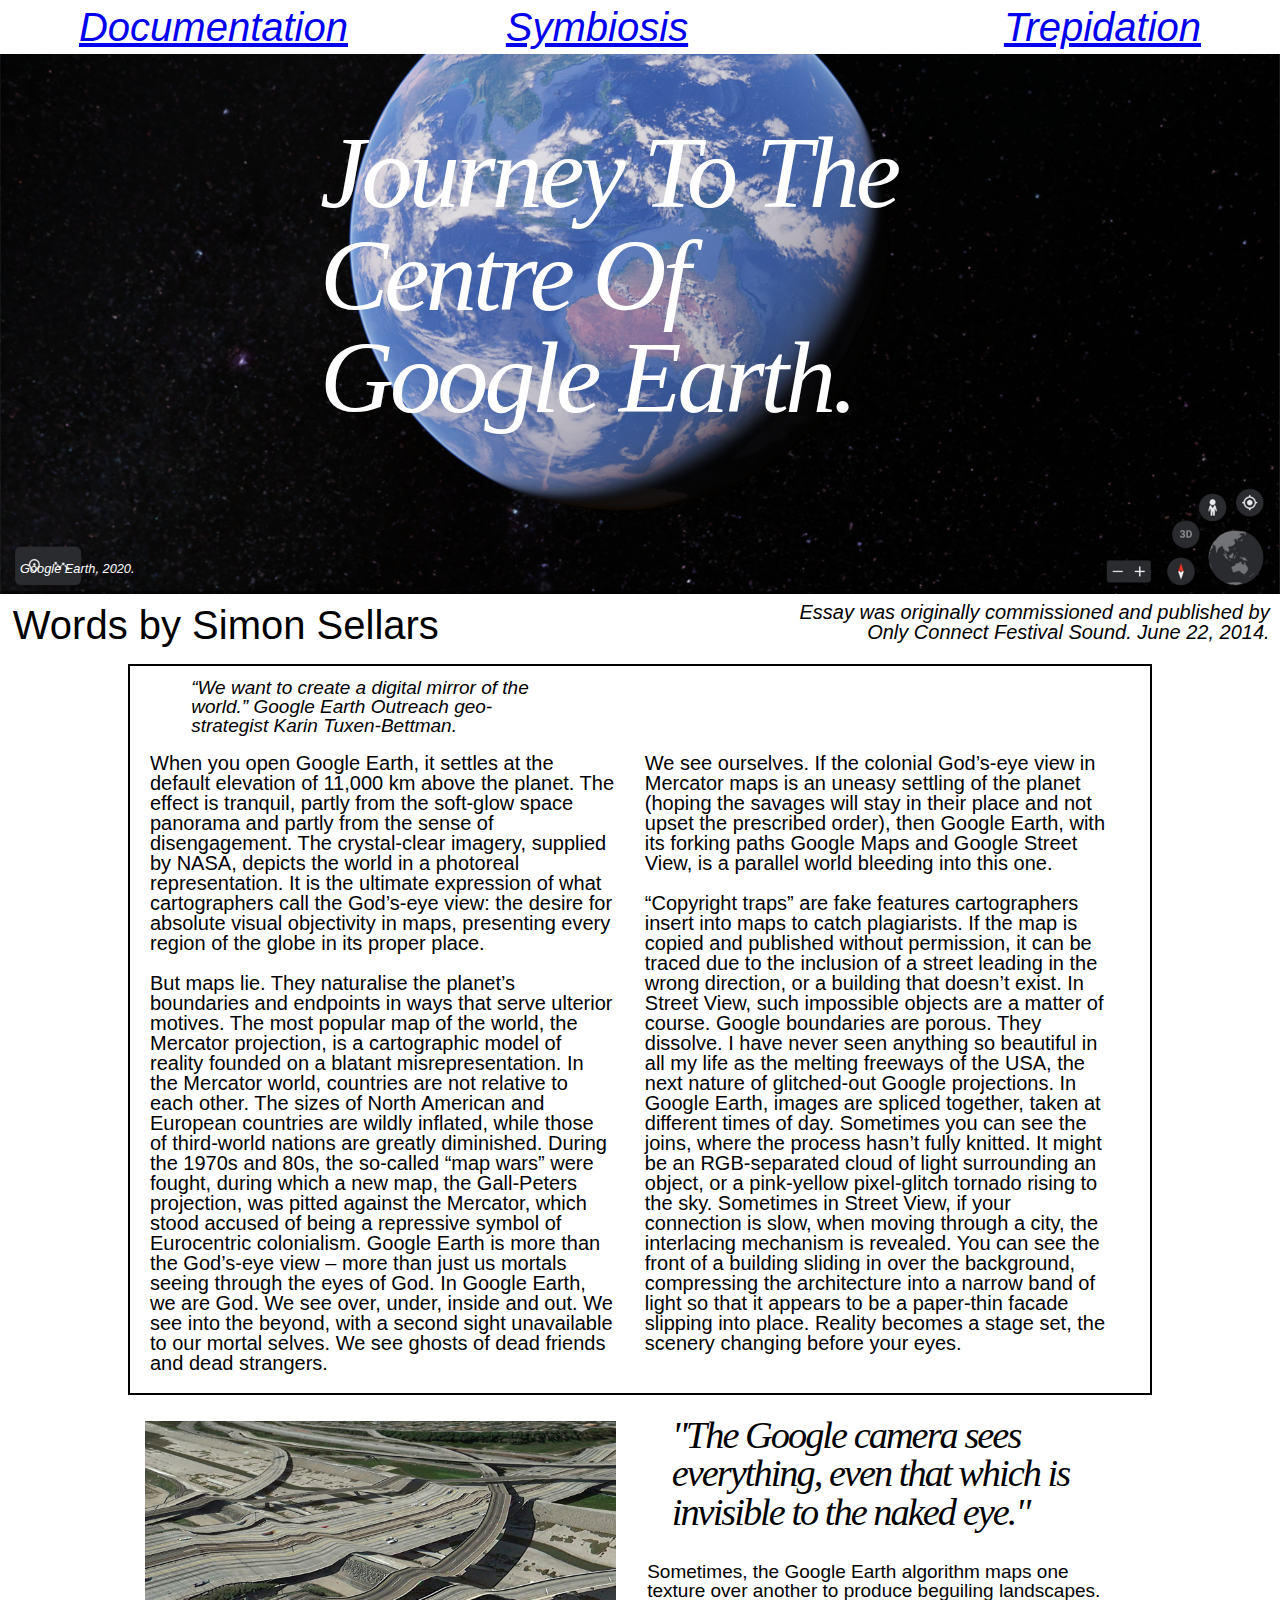
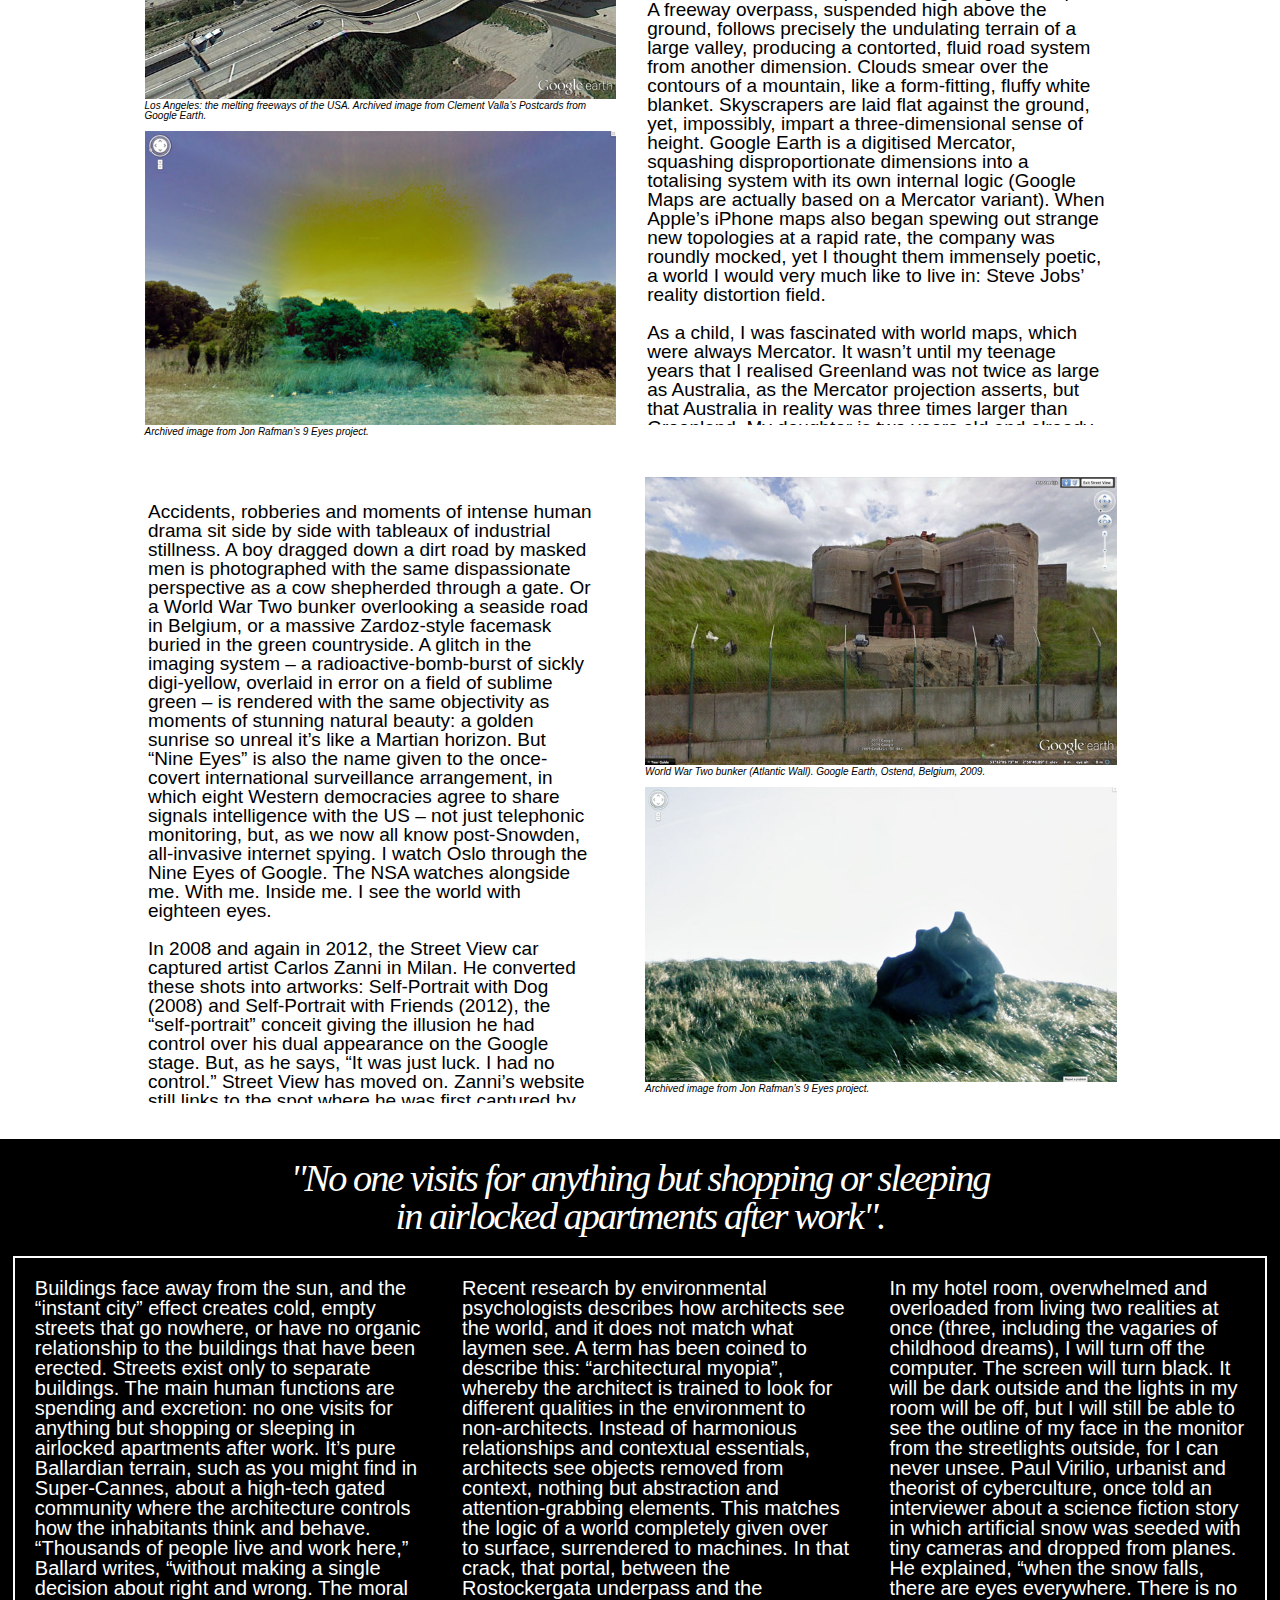
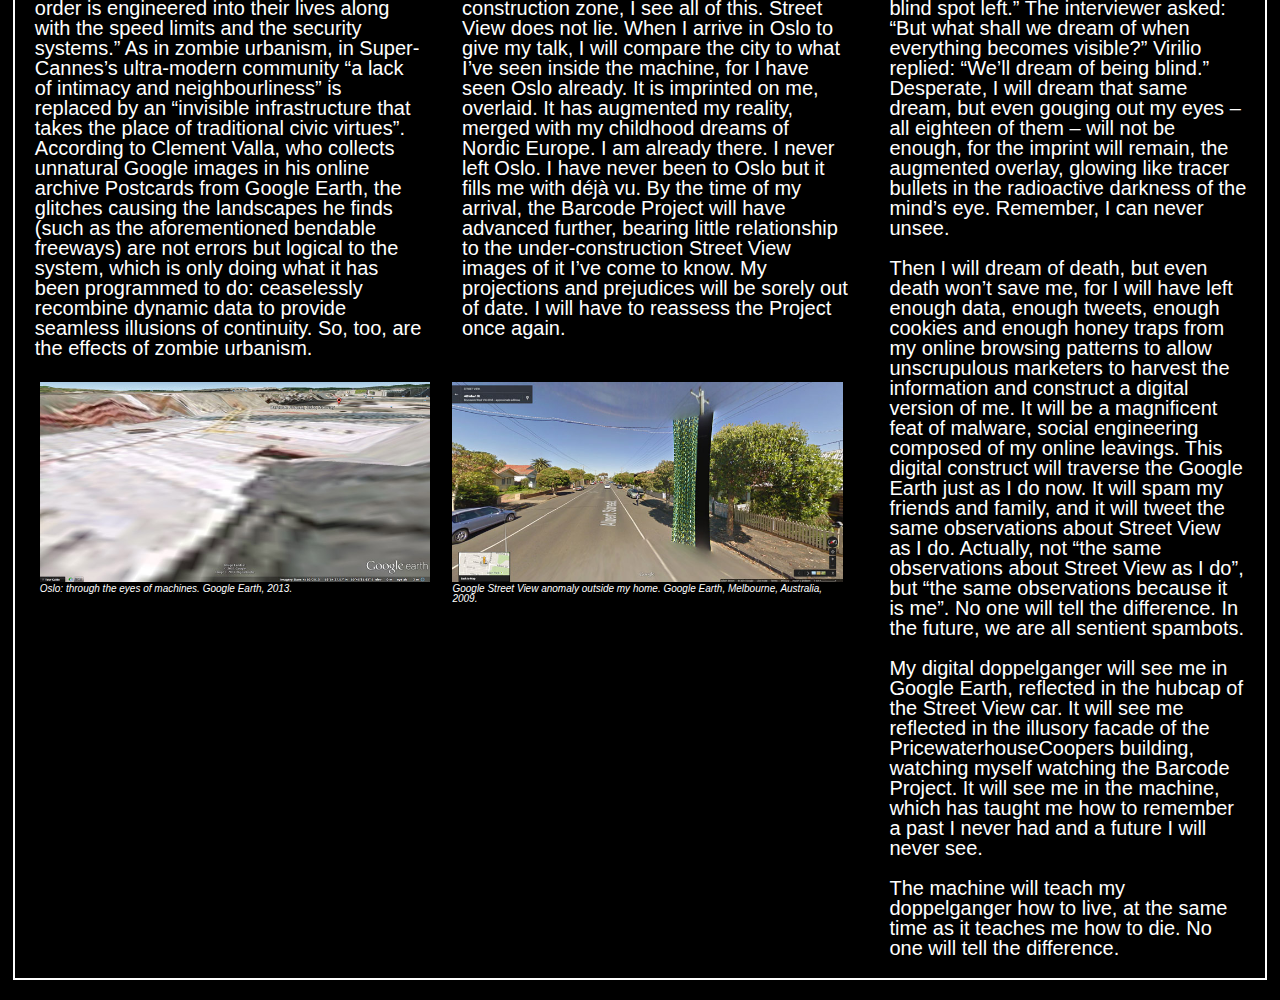
==== commit 43906616: "links fixed all pages" ====
--- a/not-a-book/index.html
+++ b/not-a-book/index.html
@@ -15,19 +15,18 @@
 
 <!-- nav --> 
 
-<!--   <div class="nav">
+  <div class="nav">
     <div class="btn">
-      <a href="http://angus-williams.github.io/not-a-book/index.html">Documentation </div>
+      <a href="http://angus-williams.github.io/not-a-book/index.html">Documentation</a></div>
 
     <div class="btn">
       <a href="http://angus-williams.github.io/not-a-book/index_2.html">
-      Symbiosis </div>
+      Symbiosis<a/></div>
 
     <div class="btn">
       <a href="http://angus-williams.github.io/not-a-book/index_3.html">
-      Trepidation </div>
+      Trepidation</a></div>
   </div>
- -->
 
 <!-- title -->    
 
--- a/not-a-book/assets/css/main.css
+++ b/not-a-book/assets/css/main.css
@@ -50,18 +50,18 @@
   font-family: helvetica;
   font-size: 40px;
   color: black;
-  top: 1%;
   left: 1%;
+  top: -10px;
   text-align: left;
   position: relative;
   display: inline-block;
   width: 48%;
 }
 
-@media screen and (max-width: 1000px) {
+@media screen and (max-width: 1200px) {
   .subtitle {
     font-size: 20px;
-    width: 100%;
+    width: 80%;
     left: 2%;
   }
 }
@@ -72,18 +72,20 @@
   font-size: 20px;
   color: black;
   left: 2.5%;
+  top: -10px;
   text-align: right;
   position: relative;
   display: inline-block;
   width: 48%;
 }
 
-@media screen and (max-width: 1000px) {
+@media screen and (max-width: 1200px) {
   .date {
     font-size: 10px;
-    width: 100%;
+    width: 80%;
     text-align: left;
     left: 2%;
+    top: -10px;
   }
 }
 
@@ -102,9 +104,16 @@
   color: white;
   letter-spacing: 0px;
   text-align: left;
-  position: absolute;
-  top: 95%;
-  left: 1.2%;
+  position: relative;
+  top: -4vh;
+  left: 20px;
+  max-width: 50%;
+}
+
+@media screen and (max-width: 1000px) {
+  .corner-title {
+    font-size: 10px;
+  }
 }
 
 
@@ -204,7 +213,7 @@
   left: 52%;
 }
 
-@media screen and (max-width: 1000px) {
+@media screen and (max-width: 1200px) {
   .paraheading-1 {
     width: 80%;
     left: 10%;
@@ -225,7 +234,7 @@
   left: 20%;
 }
 
-@media screen and (max-width: 1000px) {
+@media screen and (max-width: 1200px) {
   .paraheading-2 {
     width: 80%;
     left: 10%;
@@ -239,7 +248,7 @@
   height: auto;
   align-items: top;
   position: relative;
-  padding-left: 1vw;
+  padding-left: 10px;
   width: 100%;
 }
 
@@ -271,20 +280,13 @@
   height: auto;
   align-items: top;
   position: relative;
-  top: 0px;
+  padding-bottom: 20px;
+  padding: 20px;
   left: 1%;
-  padding: 20px;
   width: 98%;
   height: 100%;
   border: 2px solid white;
 }
-
-@media screen and (max-width: 1000px) {
-  .quote {
-    height: 100%
-  }
-}
-
 
 .quote {
   font-family: helvetica;
@@ -299,7 +301,7 @@
   width: 40%;
 }
 
-@media screen and (max-width: 1000px) {
+@media screen and (max-width: 1200px) {
   .quote {
     width: 90%;
   }
@@ -317,7 +319,7 @@
   width: 48%;
 }
 
-@media screen and (max-width: 1000px) {
+@media screen and (max-width: 1200px) {
   .body-text-1 {
     width: 95%;
     padding-left: 10px;
@@ -337,7 +339,7 @@
   width: 48%;
 }
 
-@media screen and (max-width: 1000px) {
+@media screen and (max-width: 1200px) {
   .body-text-1a {
     width: 95%;
     left: 1px;
@@ -359,7 +361,7 @@
   max-height: 77%;
 }
 
-@media screen and (max-width: 1000px) {
+@media screen and (max-width: 1200px) {
   .body-text-2 {
     width: 82%;
     top: 50px;
@@ -383,7 +385,7 @@
   max-height: 99%;
 }
 
-@media screen and (max-width: 1000px) {
+@media screen and (max-width: 1200px) {
   .body-text-3 {
     width: 82%;
     top: 30px;
@@ -403,7 +405,7 @@
   width: 32%;
 }
 
-@media screen and (max-width: 1000px) {
+@media screen and (max-width: 1200px) {
   .body-text-4a {
     width: 96%;
     top: 0px;
@@ -423,7 +425,7 @@
   width: 32%;
 }
 
-@media screen and (max-width: 1000px) {
+@media screen and (max-width: 1200px) {
   .body-text-4b {
     width: 96%;
     top: 20px;
@@ -444,7 +446,7 @@
   padding-right: 30px;
 }
 
-@media screen and (max-width: 1000px) {
+@media screen and (max-width: 1200px) {
   .body-text-4c {
     width: 96%;
     top: 20px;
@@ -468,7 +470,7 @@
   position: relative;
 }
 
-@media screen and (max-width: 1000px) {
+@media screen and (max-width: 1200px) {
   .image-container-1 {
     width: 82%;
     left: 8%;
@@ -485,7 +487,7 @@
   position: relative;
 }
 
-@media screen and (max-width: 1000px) {
+@media screen and (max-width: 1200px) {
   .image-container-2 {
     width: 82%;
     left: 8%;
@@ -500,11 +502,11 @@
   width: 32%;
 }
 
-@media screen and (max-width: 1000px) {
+@media screen and (max-width: 1200px) {
   .image-container-3a {
-    width: 96%;
+    width: 97%;
     top: 40px;
-    left: 2%;
+    left: 1.5%;
     position: relative;
   }
 }
@@ -517,11 +519,11 @@
   width: 32%;
 }
 
-@media screen and (max-width: 1000px) {
+@media screen and (max-width: 1200px) {
   .image-container-3b {
-    width: 96%;
+    width: 97%;
     top: 40px;
-    left: 2%;
+    left: 1.5%;
     position: relative;
     padding-bottom: 30px;
   }
@@ -538,7 +540,7 @@
   padding-bottom: 20px;
 }
 
-@media screen and (max-width: 1000px) {
+@media screen and (max-width: 1200px) {
   .border {
   }
 }
@@ -556,45 +558,103 @@
   letter-spacing: -4px;
   text-align: left;
   position: absolute;
-  top: 47%;
-  left: 54.5%;
-  align-items: top;
-  transform: translate(-50%, -50%);
+  width: 50%;
+  top: 28%;
+  left: 26%;
 }
 
 .title-2:hover {
   text-decoration: underline;
 }
 
+.subtitle-2 {
+  font-family: helvetica;
+  font-size: 40px;
+  color: black;
+  top: -10px;
+  left: 1%;
+  text-align: left;
+  position: relative;
+  display: inline-block;
+  width: 44%;
+}
+
+@media screen and (max-width: 1200px) {
+  .subtitle-2 {
+    font-size: 20px;
+    width: 90%;
+    left: 2%;
+  }
+}
+
+.date-2 {
+  font-family: helvetica;
+  font-style: italic;
+  font-size: 20px;
+  color: black;
+  top: -10px;
+  left: 2%;
+  align-items: top;
+  text-align: right;
+  position: relative;
+  display: inline-block;
+  width: 51.5%;
+}
+
+@media screen and (max-width: 1200px) {
+  .date-2 {
+    font-size: 10px;
+    width: 100%;
+    text-align: left;
+    width: 35%;
+    left: 2%;
+    top: -10px;
+  }
+}
+
 .border-trim-5 {
-  position: absolute;
-  top: 942px;
-  width: 97.8%;
-  height: 705px;
+  position: relative;
+  top: 1vh;
+  width: 98%;
   left: 1%;
   border: solid 2px black;
+  max-width: 1920px;
+  min-height: 40%;
+  padding-bottom: 50px;
+}
+
+@media screen and (max-width: 1200px) {
+  .body-text-7a {
+    padding-bottom: 0px;
+  }
 }
 
 .border-trim-6 {
-  position: absolute;
-  top: 165px;
-  width: 38.5%;
-  height: 345px;
-  left: 10%;
-  border: solid 2px white;
+
 }
 
 .body-text-7a {
   font-family: helvetica;
-  font-size: 19px;
-  color: black;
-  padding: 20px; 
-  text-align: left;
-  display: inline-flex;
-  position: absolute;
-  top: 1250px;
+  font-size: 20px;
+  color: black;
+  padding: 10px; 
+  text-align: left;
+  display: block;
+  flex-wrap: wrap;
+  position: relative;
+  top: 40px;
   left: 1%;
-  width: 33%;
+  width: 30%;
+}
+
+@media screen and (max-width: 1200px) {
+  .body-text-7a {
+    width: 98%;
+    left: 1%;
+    top: 30px;
+    display: block;
+    position: relative;
+  }
 }
 
 .body-text-8 {
@@ -603,12 +663,23 @@
   color: white;
   padding: 20px;
   left: 10%; 
-  text-align: left;
-  display: inline-flex;
-  position: relative;
+  top: 10px;
+  text-align: left;
+  display: inline-flex;
+  position: absolute;
   width: 39%;
 }
 
+@media screen and (max-width: 1200px) {
+  .body-text-8 {
+    width: 98%;
+    left: 2%;
+    top: 20px;
+    display: block;
+    position: relative;
+  }
+}
+
 .body-text-8a {
   font-family: helvetica;
   font-size: 19px;
@@ -618,58 +689,109 @@
   display: inline-flex;
   position: absolute;
   left: 10%;
-  top: 500px;
+  top: 58vh;
   width: 39%;
 }
 
+@media screen and (max-width: 1200px) {
+  .body-text-8a {
+    width: 98%;
+    left: 2%;
+    top: 20px;
+    display: block;
+    position: relative;
+  }
+}
+
 .body-text-8b {
   font-family: helvetica;
   font-size: 19px;
   color: white;
   padding: 20px;
-  left: 10%; 
+  top: 10px;
+  left: 50%; 
+  height: 100%;
   text-align: left;
   display: inline-flex;
   position: relative;
   width: 39%;
 }
 
+@media screen and (max-width: 1200px) {
+  .body-text-8b {
+    width: 98%;
+    left: 2%;
+    top: 0px;
+    display: block;
+    position: relative;
+  }
+}
+
 .image-container-6 {
-  padding: 20px;
-  height: auto;
+  left: 34%;
+  display: inline-flex;
+  flex-wrap: wrap;
   width: 65%;
-  align-items: center;
-  top: 935px;
-  left: 34%;
-  margin: 0;
-  position: absolute;
+  top: 15px;
+  position: absolute;
+}
+
+@media screen and (max-width: 1200px) {
+  .image-container-6 {
+    width: 98%;
+    left: 1%;
+    top: 30px;
+    display: block;
+    position: relative;
+  }
 }
 
 .image-container-7 {
-  padding: 20px;
+  padding: 10px;
   height: auto;
   width: 100%;
-  align-items: center;
-  top: 175px;
+  top: 21%;
   width: 37.5%;
   left: 10.5%;
-  margin: 0;
   position: absolute;
   font-size: 10px;
   font-family: helvetica;
   font-style: italic;
-  padding: 5px;
+  padding: 15px;
+  border: solid 2px white;
+}
+
+@media screen and (max-width: 1200px) {
+  .image-container-7 {
+    width: 98%;
+    left: 1%;
+    top: 20px;
+    display: block;
+    position: relative;
+  }
 }
 
 .paraheading-10 {
   font-family: minion;
   font-style: italic;
   font-size: 3vw;
-  color: black;
-  position: absolute;
-  left: 3%;
-  top: 990px;
-  width: 32%;
+  width: 30%;
+  color: black;
+  display: block;
+  letter-spacing: -2px;
+  text-align: left;
+  position: relative;
+  top: 20px;
+  left: 2%;
+}
+
+@media screen and (max-width: 1200px) {
+  .paraheading-10 {
+    width: 90%;
+    left: 5%;
+    font-size: 40px;
+    display: block;
+  }
 }
 
 .paraheading-11 {
@@ -678,21 +800,32 @@
   font-size: 3vw;
   color: white;
   text-align: center;
-  position: absolute;
+  position: relative;
+  display: block;
   left: 15%;
-  top: 740px;
+  top: 10px;
+  padding-top: 40px;
   width: 66%;
+}
+
+@media screen and (max-width: 1200px) {
+  .paraheading-11 {
+    width: 90%;
+    left: 5%;
+    padding-top: 0px;
+    font-size: 40px;
+    display: block;
+  }
 }
 
 .border-3 {
   background-color: black;
   color: white;
-  height: 920px;
   align-items: center;
-  position: absolute;
-  top: 1665px;
+  position: relative;
+  top: 30px;
   width: 100%;
-  margin: 0;
+  padding-bottom: 50px;
 }
 
 
@@ -710,14 +843,57 @@
   letter-spacing: -4px;
   text-align: left;
   position: absolute;
-  top: 47%;
-  left: 53%;
-  align-items: top;
-  transform: translate(-50%, -50%);
+  width: 60%;
+  top: 20%;
+  left: 30%;
 }
 
 .title-3:hover {
   text-decoration: underline;
+}
+
+.subtitle-3 {
+  font-family: helvetica;
+  font-size: 40px;
+  color: black;
+  top: -10px;
+  left: 1%;
+  text-align: left;
+  position: relative;
+  display: inline-block;
+  width: 50%;
+}
+
+@media screen and (max-width: 1200px) {
+  .subtitle-3 {
+    font-size: 20px;
+    width: 90%;
+    left: 2%;
+  }
+}
+
+.date-3 {
+  font-family: helvetica;
+  font-style: italic;
+  font-size: 20px;
+  color: black;
+  top: -10px;
+  left: 3%;
+  align-items: top;
+  text-align: right;
+  position: relative;
+  display: inline-block;
+  width: 45%;
+}
+
+@media screen and (max-width: 1200px) {
+  .date-3 {
+    font-size: 10px;
+    width: 100%;
+    text-align: left;
+    width: 35%;
+    left: 2%;
+  }
 }
 
 .title-4 {
@@ -735,58 +911,66 @@
   transform: translate(-50%, -50%);
 }
 
+.text-container-5 {
+  display: flex;
+  flex-wrap:wrap;
+  height: auto;
+  align-items: top;
+  position: relative;
+  left: 10%;
+  top: 20px;
+  width: 80%;
+  border: solid white 2px;
+}
+
 .border-trim-1 {
-  position: absolute;
-  top: 160px;
+  position: relative;
+  top: 20px;
   width: 79.5%;
-  height: 469px;
+  height: auto;
   left: 10%;
+  padding-bottom: 20px;
   border: solid 2px white;
 }
 
 .border-trim-2 {
-  position: absolute;
-  top: 1570px;
+  position: relative;
+  top: 20px;
   width: 79.5%;
-  height: 500px;
+  height: auto;
   left: 10%;
   border: solid 2px black;
+  margin-bottom: 20px;
 }
 
 .corner-title-2 {
   font-family: helvetica;
   font-style: italic;
   font-size: 1vw;
-  color: white;
+  color: black;
   letter-spacing: 0px;
   text-align: left;
-  position: absolute;
-  top: 94%;
-  left: 1%;
-  align-items: top;
-}
-
-.quote-2 {
-  font-family: helvetica;
-  padding-top: 20px;
-  font-size: 19px;
-  color: white;
-  position: relative;
-  font-style: italic;
-  display: block;
-  padding-left: 11%; 
-  width: 45%;
+  position: relative;
+  top: -0.5vh;
+  left: 20px;
+  max-width: 50%;
+}
+
+@media screen and (max-width: 1000px) {
+  .corner-title-2 {
+    font-size: 10px;
+    top: 0vh;
+  }
 }
 
 .border-2 {
   background-color: black;
   color: white;
-  height: 655px;
   align-items: center;
-  position: absolute;
-  top: 940px;
+  position: relative;
+  top: 5px;
+  padding-bottom: 50px;
   width: 100%;
-  margin: 0;
 }
 
 .paraheading-3 {
@@ -794,6 +978,7 @@
   font-style: italic;
   font-size: 3vw;
   color: white;
+  top: 10px;
   letter-spacing: -2px;
   text-align: center;
   position: relative;
@@ -801,57 +986,103 @@
   left: 0%;
 }
 
+@media screen and (max-width: 1200px) {
+  .paraheading-3 {
+    width: 90%;
+    left: 5%;
+    padding-top: 0px;
+    font-size: 40px;
+    display: block;
+  }
+}
+
 .body-text-5 {
   font-family: helvetica;
-  font-size: 19px;
+  font-size: 20px;
   color: white;
   padding: 20px;
-  left: 10%; 
-  text-align: left;
-  display: inline-flex;
-  position: relative;
-  width: 39%;
+  left: 5px;
+  padding-bottom: 20px;
+  text-align: left;
+  display: inline-block;
+  position: relative;
+  width: 48%;
+}
+
+@media screen and (max-width: 1200px) {
+  .body-text-5 {
+    width: 98%;
+    position: relative;
+    left: 2%;
+    padding-left: 10px;
+  }
 }
 
 .body-text-5a {
   font-family: helvetica;
-  font-size: 19px;
-  color: white;
+  font-size: 20px;
+  color: white;
+  padding-top: 20px;
+  padding-bottom: 20px; 
+  text-align: left;
+  display: inline-flex;
+  position: absolute;
+  left: 50%;
+  width: 48%;
+}
+
+@media screen and (max-width: 1200px) {
+  .body-text-5a {
+    width: 98%;
+    left: 2%;
+    position: relative;
+    padding-left: 10px;
+  }
+}
+
+.body-text-6a {
+  font-family: helvetica;
+  font-size: 20px;
+  color: black;
   padding: 20px; 
   text-align: left;
   display: inline-flex;
   position: relative;
-  left: 11%;
-  bottom: 115px;
-  width: 39%;
-}
-
-.body-text-6a {
-  font-family: helvetica;
-  font-size: 19px;
+  left: 0%;
+  top: 0px;
+  width: 48%;
+}
+
+@media screen and (max-width: 1200px) {
+  .body-text-6a {
+    width: 98%;
+    position: relative;
+    left: 2%;
+    padding-left: 10px;
+  }
+}
+
+.body-text-6b {
+  font-family: helvetica;
+  font-size: 20px;
   color: black;
   padding: 20px; 
   text-align: left;
   display: inline-flex;
   position: relative;
-  left: 10%;
-  top: 840px;
-  width: 39%;
-  padding-bottom: 50px;
-}
-
-.body-text-6b {
-  font-family: helvetica;
-  font-size: 19px;
-  color: black;
-  padding: 20px; 
-  text-align: left;
-  display: inline-flex;
-  position: relative;
-  left: 11%;
-  top: 840px;
-  width: 39%;
-  padding-bottom: 50px;
+  left: 0%;
+  top: 0px;
+  width: 48%;
+}
+
+@media screen and (max-width: 1200px) {
+  .body-text-6b {
+    width: 98%;
+    position: relative;
+    top: -20px;
+    left: 2%;
+    padding-left: 10px;
+  }
 }
 
 .image-container-4 {
@@ -859,14 +1090,10 @@
   font-style: italic;
   font-size: 8vw;
   color: white;
-  width: 100.2%;
   letter-spacing: -4px;
   text-align: left;
-  position: absolute;
-  top: 1110px;
-  left: 49.9%;
-  align-items: top;
-  transform: translate(-50%, -50%);
+  position: relative;
+  width: 100%;
 }
 
 .image-container-5 {
@@ -874,15 +1101,25 @@
   height: auto;
   width: 100%;
   align-items: center;
-  top: 1710px;
-  width: 37.5%;
-  left: 10.5%;
+  top: 23%;
+  width: 48%;
+  left: 49%;
   margin: 0;
   position: absolute;
   font-size: 10px;
   font-family: helvetica;
   font-style: italic;
   padding: 5px;
+}
+
+@media screen and (max-width: 1200px) {
+  .image-container-5 {
+    width: 98%;
+    left: 1%;
+    top: -10px;
+    display: block;
+    position: relative;
+  }
 }
 
 .reference-2 {
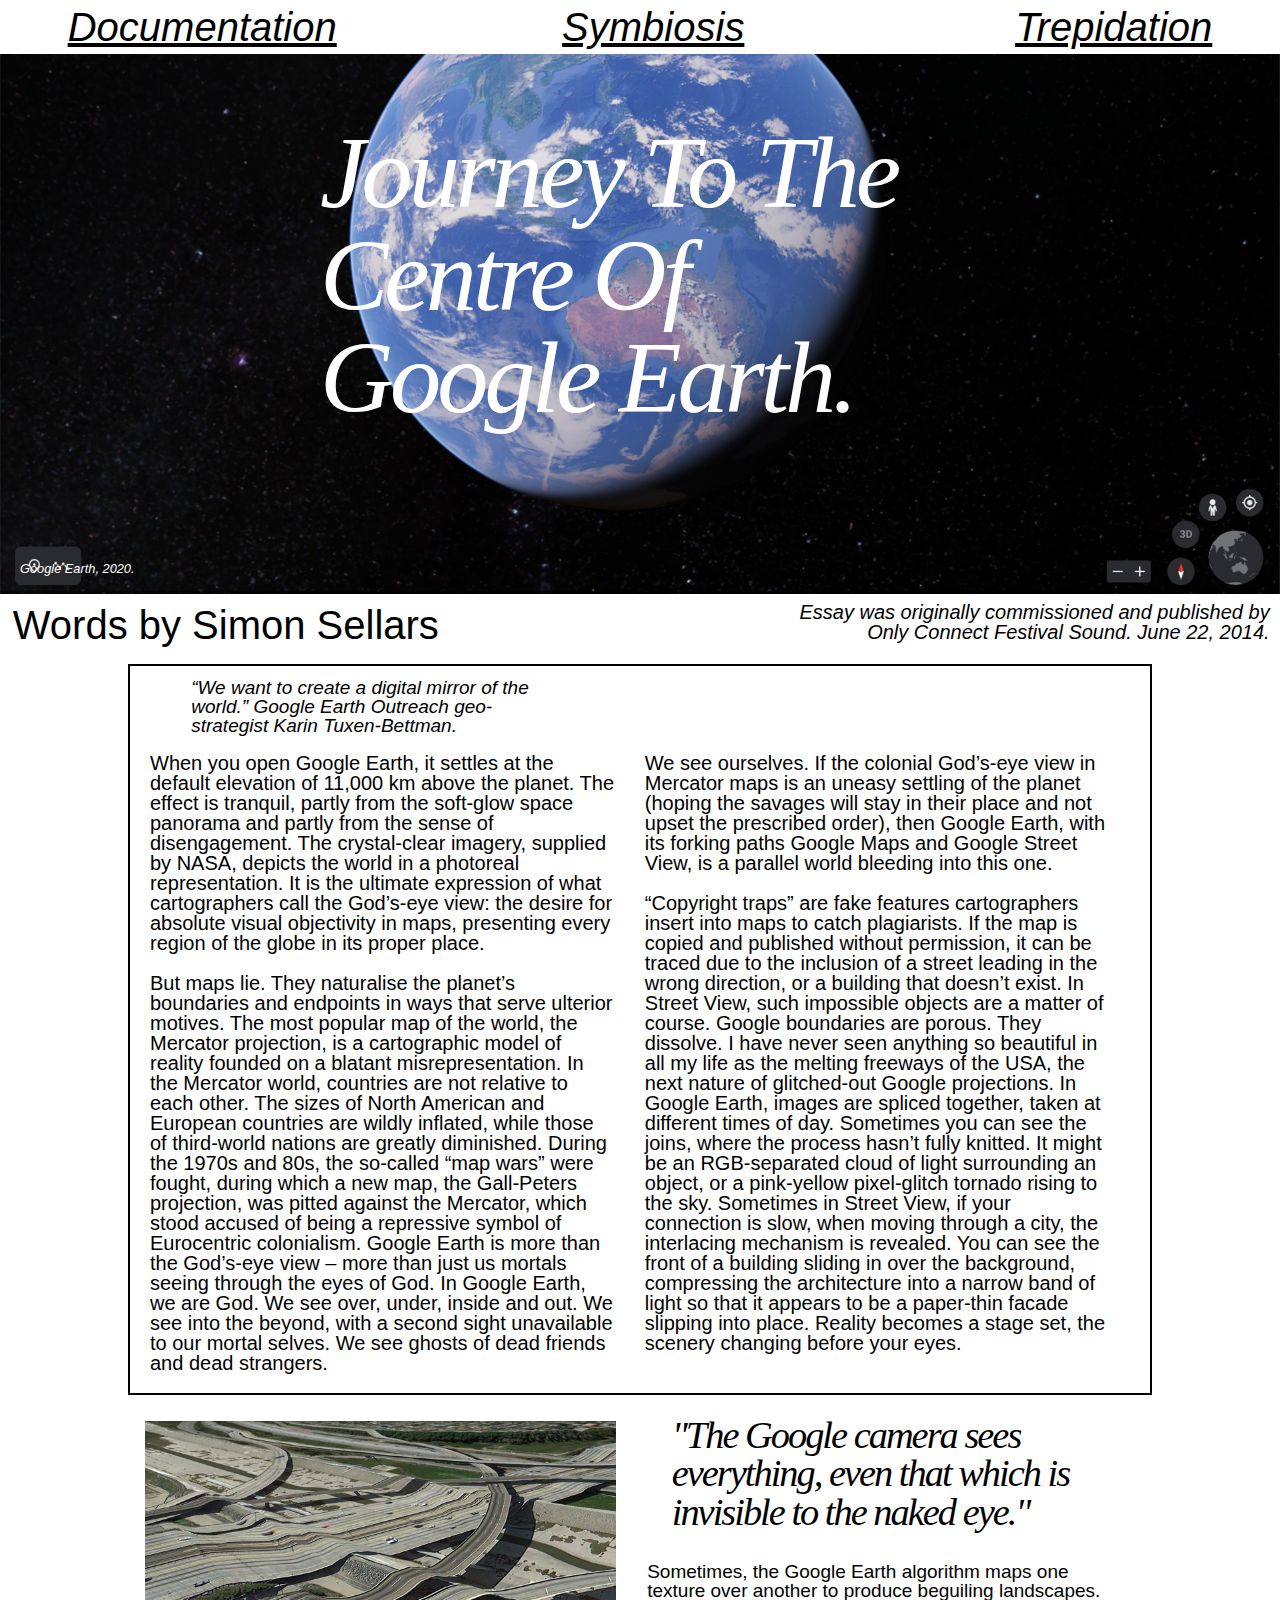
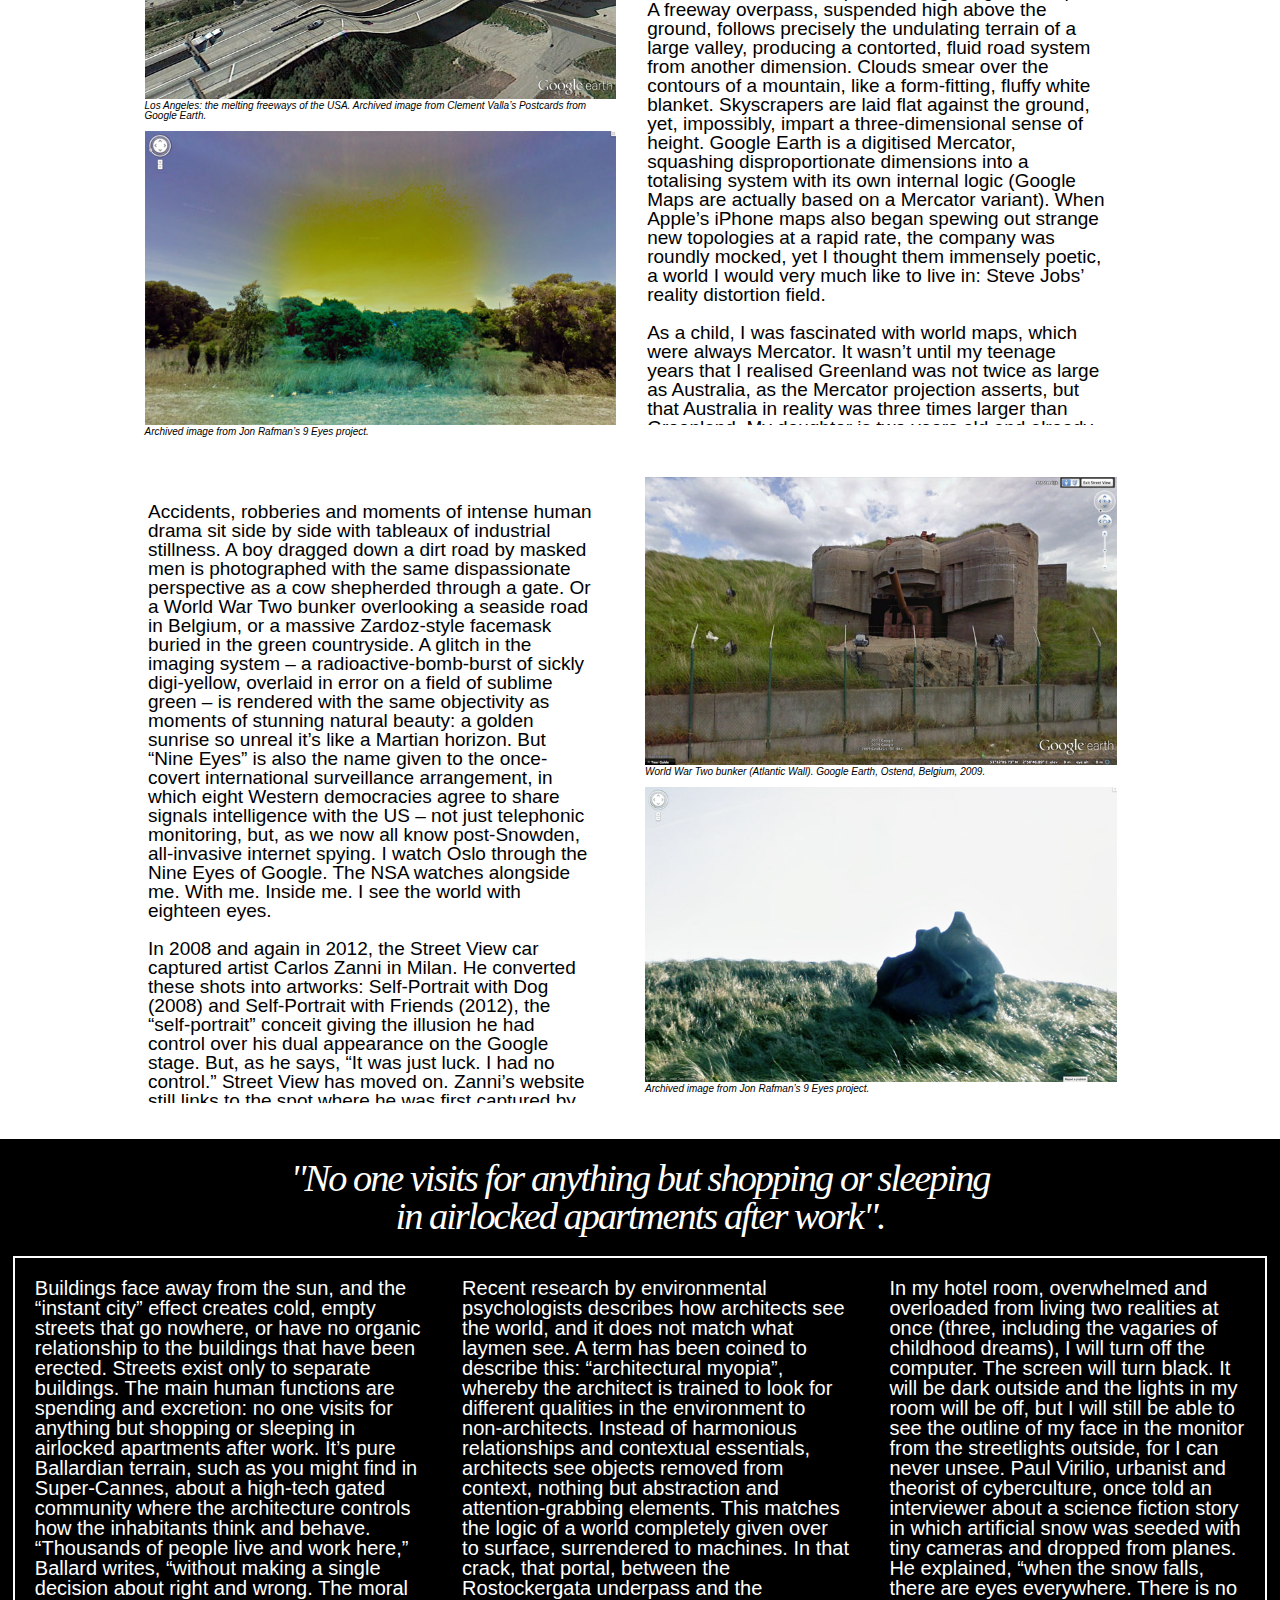
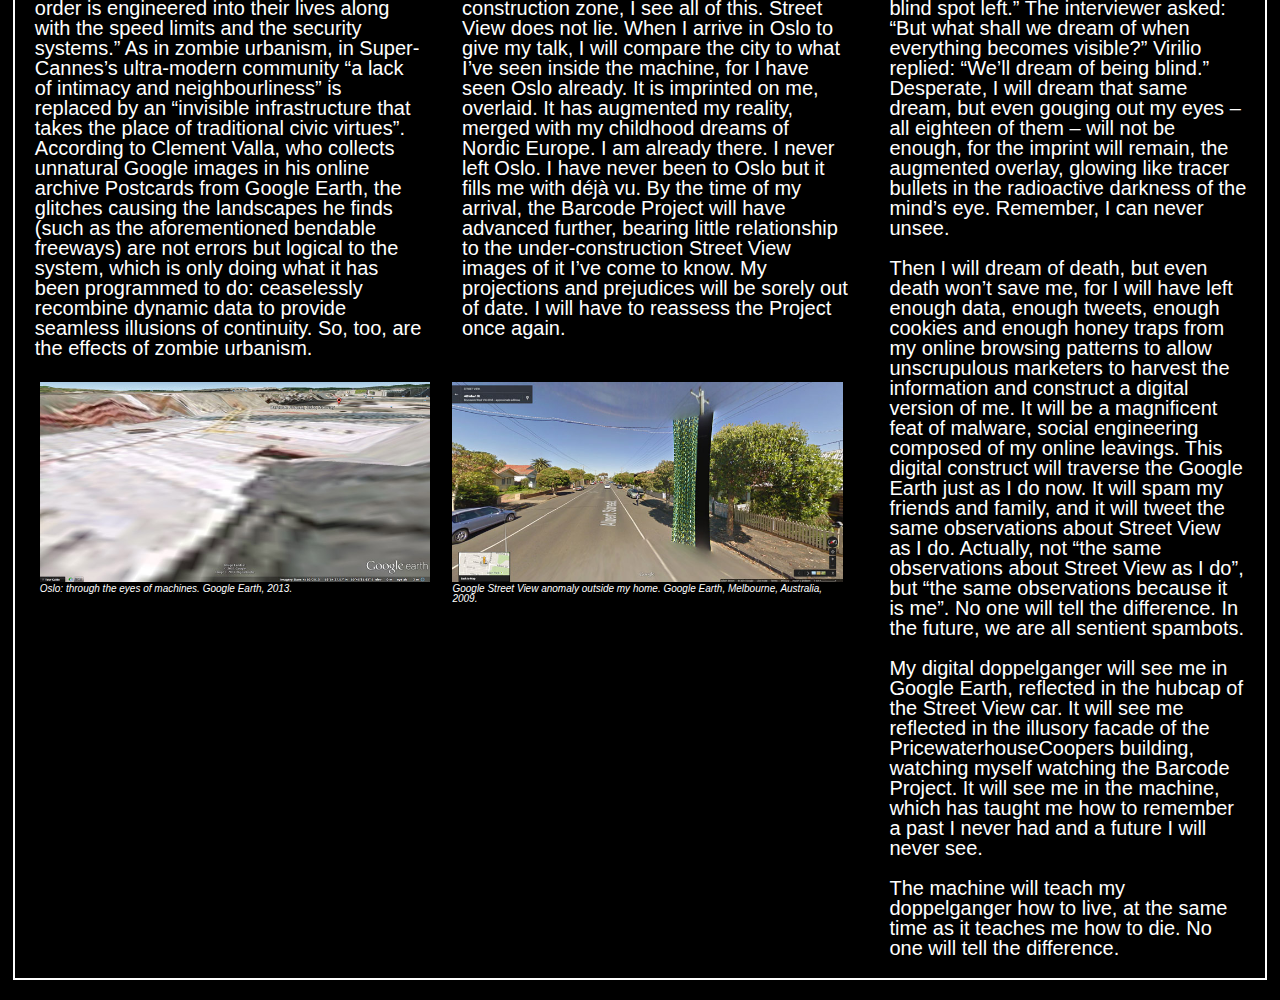
==== commit 66a1d510: "link postioning" ====
--- a/not-a-book/index.html
+++ b/not-a-book/index.html
@@ -19,7 +19,7 @@
     <div class="btn">
       <a href="http://angus-williams.github.io/not-a-book/index.html">Documentation</a></div>
 
-    <div class="btn">
+    <div class="btn middle">
       <a href="http://angus-williams.github.io/not-a-book/index_2.html">
       Symbiosis<a/></div>
 
--- a/not-a-book/assets/css/main.css
+++ b/not-a-book/assets/css/main.css
@@ -15,6 +15,10 @@
   height: auto;
 }
 
+a {
+  color: black;
+}
+
 .nav {
   width: 100%;
   background-color: white;
@@ -36,6 +40,35 @@
 .btn:hover {
   text-decoration: underline;
   cursor:pointer;
+}
+
+@media screen and (max-width: 1200px) {
+  .btn {
+    font-size: 20px;
+  }
+}
+
+
+.middle {
+  padding-left: 90px;
+}
+
+@media screen and (max-width: 1200px) {
+  .middle {
+    padding-left: 60px;
+  }
+}
+
+@media screen and (max-width: 700px) {
+  .middle {
+    padding-left: 30px;
+  }
+}
+
+@media screen and (max-width: 500px) {
+  .middle {
+    padding-left: 5px;
+  }
 }
 
 .title-container {
